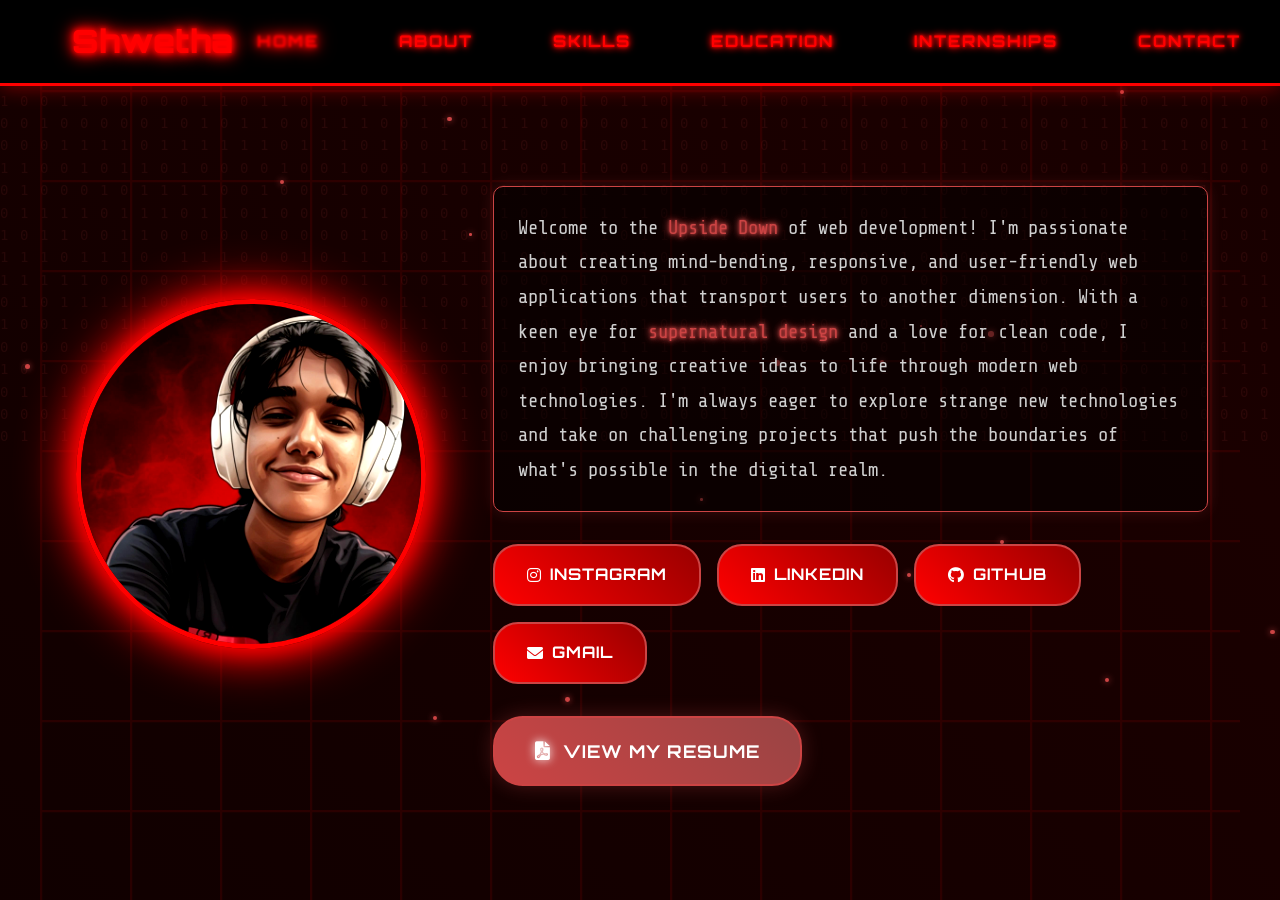
==== index.html @ 3912717d "Update portfolio: Add resume button, change Experience to Internships, fix contact form with custom " ====
<!DOCTYPE html>
<html lang="en">
<head>
    <meta charset="UTF-8">
    <meta name="viewport" content="width=device-width, initial-scale=1.0">
    <title>Shwetha - Frontend Developer</title>
    <link rel="stylesheet" href="styles.css">
    <link href="https://cdnjs.cloudflare.com/ajax/libs/font-awesome/6.0.0/css/all.min.css" rel="stylesheet">
</head>
<body>
    <nav class="navbar">
        <div class="nav-container">
            <div class="nav-logo">
                <a href="index.html">Shwetha</a>
            </div>
            <ul class="nav-menu">
                <li class="nav-item">
                    <a href="index.html" class="nav-link active">Home</a>
                </li>
                <li class="nav-item">
                    <a href="about.html" class="nav-link">About</a>
                </li>
                <li class="nav-item">
                    <a href="skills.html" class="nav-link">Skills</a>
                </li>
                <li class="nav-item">
                    <a href="education.html" class="nav-link">Education</a>
                </li>
                <li class="nav-item">
                    <a href="experience.html" class="nav-link">Internships</a>
                </li>
                <li class="nav-item">
                    <a href="contact.html" class="nav-link">Contact</a>
                </li>
            </ul>
        </div>
    </nav>

    <main class="home-container">
        <div class="home-content">
            <div class="profile-section">
                <div class="profile-image">
                    <img src="suz.jpeg" alt="Shwetha Profile Picture">
                </div>
            </div>
            
            <div class="intro-section">
                <h1 class="main-heading">
                    Hi, It's <span class="highlight">Shwetha</span><br>
                    I'm a <span class="highlight">Frontend Developer</span>
                </h1>
                <p class="intro-text">
                    Welcome to the <span class="glow">Upside Down</span> of web development! 
                    I'm passionate about creating <span class="flicker">mind-bending</span>, responsive, and 
                    user-friendly web applications that transport users to another dimension. 
                    With a keen eye for <span class="glow">supernatural design</span> and a love for clean code, 
                    I enjoy bringing creative ideas to life through modern web technologies. 
                    I'm always eager to explore <span class="flicker">strange new technologies</span> and take on 
                    challenging projects that push the boundaries of what's possible in the digital realm.
                </p>
                
                <div class="social-buttons">
                    <a href="https://instagram.com/shwetha.susan" target="_blank" class="social-btn instagram">
                        <i class="fab fa-instagram"></i>
                        Instagram
                    </a>
                    <a href="https://linkedin.com/in/shwetha-susan-gijo" target="_blank" class="social-btn linkedin">
                        <i class="fab fa-linkedin"></i>
                        LinkedIn
                    </a>
                    <a href="https://github.com/shwetha00" target="_blank" class="social-btn github">
                        <i class="fab fa-github"></i>
                        GitHub
                    </a>
                    <a href="https://mail.google.com/mail/u/0/#inbox/shwethasusangijo@gmail.com" class="social-btn gmail">
                        <i class="fas fa-envelope"></i>
                        Gmail
                    </a>
                </div>
                
                <div class="resume-section">
                    <a href="https://drive.google.com/file/d/1MhcE3byEGFNFLv4O51IbyPSYxACwez3_/view?usp=drive_link" target="_blank" class="resume-btn">
                        <i class="fas fa-file-pdf"></i>
                        View My Resume
                    </a>
                </div>
            </div>
        </div>
        
        <!-- Stranger Things Particles Effect -->
        <div class="particles">
            <div class="particle"></div>
            <div class="particle"></div>
            <div class="particle"></div>
            <div class="particle"></div>
            <div class="particle"></div>
        </div>
    </main>

    <script src="script.js"></script>
</body>
</html>
---- styles.css ----
/* Import Stranger Things Font */
@import url('https://fonts.googleapis.com/css2?family=Creepster&family=Nosifer&family=Orbitron:wght@400;700;900&family=Share+Tech+Mono&display=swap');

/* Reset and Base Styles */
* {
    margin: 0;
    padding: 0;
    box-sizing: border-box;
}

body {
    font-family: 'Orbitron', 'Share Tech Mono', monospace;
    line-height: 1.6;
    color: #e0e0e0;
    background: linear-gradient(45deg, #000000, #1a0000, #000000);
    background-size: 400% 400%;
    animation: gradientShift 8s ease infinite;
    overflow-x: hidden;
}

/* Animated Background */
@keyframes gradientShift {
    0% { background-position: 0% 50%; }
    50% { background-position: 100% 50%; }
    100% { background-position: 0% 50%; }
}

/* Stranger Things Glow Effect */
.glow {
    text-shadow: 0 0 3px #cc4444, 0 0 6px #cc4444, 0 0 9px #cc4444;
    color: #cc4444;
}

/* Glitch Effect */
.glitch {
    position: relative;
    animation: glitch 2s infinite;
    color: #e0e0e0;
}

.glitch::before,
.glitch::after {
    content: attr(data-text);
    position: absolute;
    top: 0;
    left: 0;
    width: 100%;
    height: 100%;
}

.glitch::before {
    animation: glitch-1 0.5s infinite;
    color: #cc4444;
    z-index: -1;
}

.glitch::after {
    animation: glitch-2 0.5s infinite;
    color: #44cc44;
    z-index: -2;
}

@keyframes glitch {
    0%, 100% { transform: translate(0); }
    20% { transform: translate(-1px, 1px); }
    40% { transform: translate(-1px, -1px); }
    60% { transform: translate(1px, 1px); }
    80% { transform: translate(1px, -1px); }
}

@keyframes glitch-1 {
    0%, 100% { transform: translate(0); }
    20% { transform: translate(-1px, 1px); }
    40% { transform: translate(-1px, -1px); }
    60% { transform: translate(1px, 1px); }
    80% { transform: translate(1px, -1px); }
}

@keyframes glitch-2 {
    0%, 100% { transform: translate(0); }
    20% { transform: translate(1px, -1px); }
    40% { transform: translate(1px, 1px); }
    60% { transform: translate(-1px, -1px); }
    80% { transform: translate(-1px, 1px); }
}

/* Flickering Text */
.flicker {
    animation: flicker 1.5s infinite alternate;
}

@keyframes flicker {
    0%, 18%, 22%, 25%, 53%, 57%, 100% {
        text-shadow: 0 0 2px #cc4444, 0 0 5px #cc4444, 0 0 8px #cc4444;
        color: #cc4444;
    }
    20%, 24%, 55% {
        text-shadow: none;
        color: #e0e0e0;
    }
}

/* Navigation */
.navbar {
    background: #000000;
    padding: 1rem 0;
    position: fixed;
    top: 0;
    width: 100%;
    z-index: 1000;
    border-bottom: 3px solid #ff0000;
    box-shadow: 0 0 20px rgba(255, 0, 0, 0.5);
}

.nav-container {
    max-width: 1200px;
    margin: 0 auto;
    padding: 0 2rem;
    display: flex;
    justify-content: space-between;
    align-items: center;
}

.nav-logo a {
    color: #ff0000;
    text-decoration: none;
    font-size: 2rem;
    font-weight: 900;
    font-family: 'Orbitron', monospace;
    text-shadow: 
        0 0 5px #ff0000,
        0 0 10px #ff0000,
        0 0 15px #ff0000,
        0 0 20px #ff0000;
    filter: blur(0.5px);
}

.nav-menu {
    display: flex;
    list-style: none;
    gap: 2rem;
}

.nav-link {
    color: #ff0000;
    text-decoration: none;
    padding: 0.8rem 1.5rem;
    border-radius: 5px;
    transition: all 0.3s ease;
    font-weight: 700;
    text-transform: uppercase;
    letter-spacing: 2px;
    font-family: 'Orbitron', monospace;
    text-shadow: 
        0 0 3px #ff0000,
        0 0 6px #ff0000,
        0 0 9px #ff0000;
    filter: blur(0.3px);
}

.nav-link:hover,
.nav-link.active {
    text-shadow: 
        0 0 5px #ff0000,
        0 0 10px #ff0000,
        0 0 15px #ff0000,
        0 0 20px #ff0000;
    filter: blur(0.8px);
    transform: scale(1.05);
}

/* Home Page Styles */
.home-container {
    min-height: 100vh;
    display: flex;
    align-items: center;
    padding: 80px 2rem 2rem;
    max-width: 1200px;
    margin: 0 auto;
    position: relative;
}

.home-container::before {
    content: '';
    position: absolute;
    top: 0;
    left: 0;
    right: 0;
    bottom: 0;
    background: url('data:image/svg+xml,<svg xmlns="http://www.w3.org/2000/svg" viewBox="0 0 100 100"><defs><pattern id="grid" width="10" height="10" patternUnits="userSpaceOnUse"><path d="M 10 0 L 0 0 0 10" fill="none" stroke="%23ff0000" stroke-width="0.5" opacity="0.1"/></pattern></defs><rect width="100" height="100" fill="url(%23grid)"/></svg>');
    z-index: -1;
}

.home-content {
    display: grid;
    grid-template-columns: 1fr 2fr;
    gap: 4rem;
    align-items: center;
    width: 100%;
}

.profile-section {
    display: flex;
    justify-content: center;
    position: relative;
}

.profile-image {
    width: 350px;
    height: 350px;
    border-radius: 50%;
    overflow: hidden;
    border: 5px solid #ff0000;
    box-shadow: 
        0 0 20px #ff0000,
        0 0 40px #ff0000,
        0 0 60px #ff0000,
        inset 0 0 20px rgba(255, 0, 0, 0.2);
    position: relative;
    animation: profileGlow 3s ease-in-out infinite alternate;
}

@keyframes profileGlow {
    0% { 
        box-shadow: 
            0 0 20px #ff0000,
            0 0 40px #ff0000,
            0 0 60px #ff0000,
            inset 0 0 20px rgba(255, 0, 0, 0.2);
    }
    100% { 
        box-shadow: 
            0 0 30px #ff0000,
            0 0 60px #ff0000,
            0 0 90px #ff0000,
            inset 0 0 30px rgba(255, 0, 0, 0.4);
    }
}

.profile-image::before {
    content: '';
    position: absolute;
    top: -10px;
    left: -10px;
    right: -10px;
    bottom: -10px;
    border-radius: 50%;
    background: conic-gradient(from 0deg, #ff0000, #000000, #ff0000, #000000, #ff0000);
    z-index: -1;
    animation: rotate 4s linear infinite;
}

@keyframes rotate {
    0% { transform: rotate(0deg); }
    100% { transform: rotate(360deg); }
}

.profile-image img {
    width: 100%;
    height: 100%;
    object-fit: cover;
    filter: contrast(1.2) brightness(1.1);
}

.intro-section {
    padding: 2rem 0;
}

.main-heading {
    font-size: 3.5rem;
    color: #ffffff;
    margin-bottom: 1.5rem;
    line-height: 1.2;
    font-family: 'Orbitron', sans-serif;
    font-weight: 700;
}

.main-heading .highlight {
    color: #cc4444;
}

.intro-text {
    font-size: 1.2rem;
    color: #d0d0d0;
    margin-bottom: 2rem;
    line-height: 1.8;
    font-family: 'Share Tech Mono', monospace;
    background: rgba(0, 0, 0, 0.5);
    padding: 1.5rem;
    border-radius: 10px;
    border: 1px solid #cc4444;
    box-shadow: 0 0 15px rgba(204, 68, 68, 0.2);
}

.social-buttons {
    display: flex;
    gap: 1rem;
    flex-wrap: wrap;
}

.social-btn {
    display: inline-flex;
    align-items: center;
    gap: 0.5rem;
    padding: 1rem 2rem;
    text-decoration: none;
    border-radius: 25px;
    font-weight: 700;
    transition: all 0.3s ease;
    color: #ffffff;
    background: linear-gradient(45deg, #cc4444, #994444);
    border: 2px solid #cc4444;
    text-transform: uppercase;
    letter-spacing: 1px;
    position: relative;
    overflow: hidden;
}

.social-btn::before {
    content: '';
    position: absolute;
    top: 0;
    left: -100%;
    width: 100%;
    height: 100%;
    background: linear-gradient(90deg, transparent, rgba(255, 255, 255, 0.2), transparent);
    transition: left 0.5s;
}

.social-btn:hover::before {
    left: 100%;
}

.social-btn:hover {
    transform: translateY(-3px) scale(1.05);
    box-shadow: 
        0 10px 25px rgba(204, 68, 68, 0.3),
        0 0 15px #cc4444;
    text-shadow: 0 0 5px #ffffff;
}

.social-btn.instagram {
    background: linear-gradient(45deg, #ff0000, #990000);
}

.social-btn.linkedin {
    background: linear-gradient(45deg, #ff0000, #990000);
}

.social-btn.github {
    background: linear-gradient(45deg, #ff0000, #990000);
}

.social-btn.gmail {
    background: linear-gradient(45deg, #ff0000, #990000);
}

/* Page Container */
.page-container {
    min-height: 100vh;
    padding: 100px 2rem 2rem;
    max-width: 1200px;
    margin: 0 auto;
    position: relative;
}

.page-container::before {
    content: '';
    position: absolute;
    top: 0;
    left: 0;
    right: 0;
    bottom: 0;
    background: url('data:image/svg+xml,<svg xmlns="http://www.w3.org/2000/svg" viewBox="0 0 100 100"><defs><pattern id="grid" width="10" height="10" patternUnits="userSpaceOnUse"><path d="M 10 0 L 0 0 0 10" fill="none" stroke="%23ff0000" stroke-width="0.3" opacity="0.1"/></pattern></defs><rect width="100" height="100" fill="url(%23grid)"/></svg>');
    z-index: -1;
}

.page-content {
    background: linear-gradient(135deg, rgba(0, 0, 0, 0.9), rgba(26, 0, 0, 0.9));
    padding: 3rem;
    border-radius: 15px;
    box-shadow: 
        0 0 30px rgba(255, 0, 0, 0.3),
        inset 0 0 30px rgba(255, 0, 0, 0.1);
    border: 2px solid #ff0000;
    position: relative;
    overflow: hidden;
}

.page-content::before {
    content: '';
    position: absolute;
    top: -2px;
    left: -2px;
    right: -2px;
    bottom: -2px;
    background: linear-gradient(45deg, #ff0000, #000000, #ff0000, #000000);
    z-index: -1;
    border-radius: 15px;
    animation: borderGlow 3s linear infinite;
}

@keyframes borderGlow {
    0% { filter: hue-rotate(0deg); }
    100% { filter: hue-rotate(360deg); }
}

.page-title {
    font-size: 3rem;
    color: #cc4444;
    margin-bottom: 2rem;
    text-align: center;
    position: relative;
    font-family: 'Creepster', cursive;
    text-shadow: 
        0 0 5px #cc4444,
        0 0 10px #cc4444;
    animation: titlePulse 2s ease-in-out infinite alternate;
}

@keyframes titlePulse {
    0% { 
        text-shadow: 
            0 0 5px #cc4444,
            0 0 10px #cc4444;
    }
    100% { 
        text-shadow: 
            0 0 8px #cc4444,
            0 0 15px #cc4444,
            0 0 20px #cc4444;
    }
}

.page-title::after {
    content: '';
    position: absolute;
    bottom: -15px;
    left: 50%;
    transform: translateX(-50%);
    width: 150px;
    height: 4px;
    background: linear-gradient(90deg, transparent, #cc4444, transparent);
    border-radius: 2px;
    animation: lineGlow 2s ease-in-out infinite alternate;
}

@keyframes lineGlow {
    0% { box-shadow: 0 0 3px #cc4444; }
    100% { box-shadow: 0 0 10px #cc4444, 0 0 15px #cc4444; }
}

/* About Page */
.about-content {
    display: grid;
    grid-template-columns: 2fr 1fr;
    gap: 3rem;
    margin-top: 2rem;
}

.about-text h2 {
    color: #667eea;
    margin-bottom: 1rem;
}

.about-text p {
    margin-bottom: 1.5rem;
    color: #666;
    line-height: 1.8;
}

.about-highlights h3 {
    color: #333;
    margin-bottom: 1rem;
}

.about-highlights ul {
    list-style: none;
}

.about-highlights li {
    display: flex;
    align-items: center;
    gap: 0.5rem;
    margin-bottom: 0.8rem;
    color: #666;
}

.about-highlights i {
    color: #667eea;
    width: 20px;
}

/* Skills Page */
.skills-container {
    display: grid;
    gap: 3rem;
    margin-top: 2rem;
}

.skills-category h2 {
    color: #cc4444;
    margin-bottom: 1.5rem;
    display: flex;
    align-items: center;
    gap: 0.5rem;
    font-family: 'Orbitron', monospace;
    font-size: 1.8rem;
    text-shadow: 0 0 5px #cc4444;
}

.skills-category i {
    color: #cc4444;
    filter: drop-shadow(0 0 5px #cc4444);
}

.skills-grid {
    display: grid;
    grid-template-columns: repeat(auto-fit, minmax(200px, 1fr));
    gap: 1.5rem;
}

.skill-item {
    background: linear-gradient(135deg, rgba(0, 0, 0, 0.8), rgba(26, 0, 0, 0.8));
    padding: 2rem 1.5rem;
    border-radius: 15px;
    text-align: center;
    transition: all 0.3s ease;
    border: 2px solid #cc4444;
    position: relative;
    overflow: hidden;
}

.skill-item::before {
    content: '';
    position: absolute;
    top: 0;
    left: -100%;
    width: 100%;
    height: 100%;
    background: linear-gradient(90deg, transparent, rgba(204, 68, 68, 0.15), transparent);
    transition: left 0.5s;
}

.skill-item:hover::before {
    left: 100%;
}

.skill-item:hover {
    transform: translateY(-10px) scale(1.05);
    border-color: #cc4444;
    box-shadow: 
        0 15px 35px rgba(204, 68, 68, 0.3),
        0 0 25px rgba(204, 68, 68, 0.4);
}

.skill-item i {
    font-size: 3rem;
    color: #cc4444;
    margin-bottom: 1rem;
    filter: drop-shadow(0 0 5px #cc4444);
    transition: all 0.3s ease;
}

.skill-item:hover i {
    transform: scale(1.2);
    filter: drop-shadow(0 0 10px #cc4444);
}

.skill-item span {
    font-weight: 700;
    color: #d0d0d0;
    font-family: 'Orbitron', monospace;
    text-transform: uppercase;
    letter-spacing: 1px;
}

/* Education Page */
.education-timeline {
    margin-top: 2rem;
}

.education-item {
    display: grid;
    grid-template-columns: 300px 1fr;
    gap: 2rem;
    margin-bottom: 3rem;
    padding: 2rem;
    background: #f8f9fa;
    border-radius: 10px;
    border-left: 4px solid #667eea;
}

.education-image img {
    width: 100%;
    height: 200px;
    object-fit: cover;
    border-radius: 10px;
}

.education-details h2 {
    color: #333;
    margin-bottom: 0.5rem;
    display: flex;
    align-items: center;
    gap: 0.5rem;
}

.education-details h2 i {
    color: #667eea;
}

.education-details h3 {
    color: #667eea;
    margin-bottom: 0.5rem;
}

.institution {
    font-weight: bold;
    color: #333;
    margin-bottom: 0.3rem;
}

.duration {
    color: #666;
    font-style: italic;
    margin-bottom: 1rem;
}

.description {
    color: #666;
    line-height: 1.6;
    margin-bottom: 1rem;
}

.achievements h4 {
    color: #333;
    margin-bottom: 0.5rem;
}

.achievements ul {
    color: #666;
    padding-left: 1.5rem;
}

.certifications {
    margin-top: 3rem;
    padding-top: 2rem;
    border-top: 2px solid #eee;
}

.certifications h2 {
    color: #333;
    margin-bottom: 1.5rem;
    display: flex;
    align-items: center;
    gap: 0.5rem;
}

.certifications i {
    color: #667eea;
}

.cert-grid {
    display: grid;
    grid-template-columns: repeat(auto-fit, minmax(250px, 1fr));
    gap: 1rem;
}

.cert-item {
    background: white;
    padding: 1.5rem;
    border-radius: 10px;
    border: 2px solid #eee;
    transition: border-color 0.3s ease;
}

.cert-item:hover {
    border-color: #667eea;
}

.cert-item h3 {
    color: #333;
    margin-bottom: 0.5rem;
}

.cert-item p {
    color: #666;
}

/* Experience Page */
.experience-timeline {
    margin-top: 2rem;
}

.experience-item {
    background: #f8f9fa;
    padding: 2rem;
    border-radius: 10px;
    margin-bottom: 2rem;
    border-left: 4px solid #667eea;
}

.experience-header {
    display: flex;
    justify-content: space-between;
    align-items: center;
    margin-bottom: 0.5rem;
}

.experience-header h2 {
    color: #333;
    display: flex;
    align-items: center;
    gap: 0.5rem;
}

.experience-header i {
    color: #667eea;
}

.duration {
    background: #667eea;
    color: white;
    padding: 0.3rem 0.8rem;
    border-radius: 15px;
    font-size: 0.9rem;
}

.experience-item h3 {
    color: #667eea;
    margin-bottom: 0.3rem;
}

.location {
    color: #666;
    margin-bottom: 1rem;
}

.experience-description p {
    color: #666;
    line-height: 1.6;
    margin-bottom: 1rem;
}

.experience-description h4 {
    color: #333;
    margin: 1rem 0 0.5rem 0;
}

.experience-description ul {
    color: #666;
    padding-left: 1.5rem;
    margin-bottom: 1rem;
}

.tech-tags {
    display: flex;
    flex-wrap: wrap;
    gap: 0.5rem;
}

.tech-tags span {
    background: #667eea;
    color: white;
    padding: 0.3rem 0.8rem;
    border-radius: 15px;
    font-size: 0.8rem;
}

.projects-section {
    margin-top: 3rem;
    padding-top: 2rem;
    border-top: 2px solid #eee;
}

.projects-section h2 {
    color: #333;
    margin-bottom: 1.5rem;
    display: flex;
    align-items: center;
    gap: 0.5rem;
}

.projects-section i {
    color: #667eea;
}

.projects-grid {
    display: grid;
    grid-template-columns: repeat(auto-fit, minmax(300px, 1fr));
    gap: 1.5rem;
}

.project-item {
    background: white;
    padding: 1.5rem;
    border-radius: 10px;
    border: 2px solid #eee;
    transition: all 0.3s ease;
}

.project-item:hover {
    border-color: #667eea;
    transform: translateY(-2px);
}

.project-item h3 {
    color: #333;
    margin-bottom: 0.5rem;
}

.project-item p {
    color: #666;
    margin-bottom: 1rem;
}

.project-tech {
    display: flex;
    flex-wrap: wrap;
    gap: 0.3rem;
}

.project-tech span {
    background: #f8f9fa;
    color: #667eea;
    padding: 0.2rem 0.6rem;
    border-radius: 10px;
    font-size: 0.8rem;
    border: 1px solid #eee;
}

/* Contact Page */
.contact-container {
    display: grid;
    grid-template-columns: 1fr 1fr;
    gap: 3rem;
    margin-top: 2rem;
}

.contact-info h2 {
    color: #333;
    margin-bottom: 1rem;
}

.contact-intro {
    color: #666;
    line-height: 1.6;
    margin-bottom: 2rem;
}

.contact-details {
    margin-bottom: 2rem;
}

.contact-item {
    display: flex;
    align-items: flex-start;
    gap: 1rem;
    margin-bottom: 1.5rem;
    padding: 1rem;
    background: #f8f9fa;
    border-radius: 10px;
}

.contact-item i {
    font-size: 1.5rem;
    color: #667eea;
    margin-top: 0.2rem;
}

.contact-text h3 {
    color: #333;
    margin-bottom: 0.3rem;
}

.contact-text p {
    color: #666;
    margin-bottom: 0.5rem;
}

.contact-link {
    color: #667eea;
    text-decoration: none;
    font-weight: 500;
}

.contact-link:hover {
    text-decoration: underline;
}

.social-links h3 {
    color: #333;
    margin-bottom: 1rem;
}

.social-icons {
    display: flex;
    gap: 1rem;
}

.social-icon {
    display: flex;
    align-items: center;
    justify-content: center;
    width: 50px;
    height: 50px;
    border-radius: 50%;
    color: white;
    text-decoration: none;
    transition: transform 0.3s ease;
}

.social-icon:hover {
    transform: scale(1.1);
}

.social-icon.linkedin {
    background-color: #0077b5;
}

.social-icon.github {
    background-color: #333;
}

.social-icon.instagram {
    background: linear-gradient(45deg, #f09433 0%,#e6683c 25%,#dc2743 50%,#cc2366 75%,#bc1888 100%);
}

.social-icon.twitter {
    background-color: #1da1f2;
}

/* Contact Form */
.contact-form h2 {
    color: #333;
    margin-bottom: 1.5rem;
}

.form-group {
    margin-bottom: 1.5rem;
}

.form-group label {
    display: block;
    color: #333;
    margin-bottom: 0.5rem;
    font-weight: 500;
}

.form-group input,
.form-group textarea {
    width: 100%;
    padding: 0.8rem;
    border: 2px solid #eee;
    border-radius: 5px;
    font-size: 1rem;
    transition: border-color 0.3s ease;
}

.form-group input:focus,
.form-group textarea:focus {
    outline: none;
    border-color: #667eea;
}

.submit-btn {
    background: linear-gradient(135deg, #667eea 0%, #764ba2 100%);
    color: white;
    padding: 1rem 2rem;
    border: none;
    border-radius: 25px;
    font-size: 1rem;
    cursor: pointer;
    display: flex;
    align-items: center;
    gap: 0.5rem;
    transition: transform 0.3s ease;
}

.submit-btn:hover {
    transform: translateY(-2px);
}

/* Responsive Design */
@media (max-width: 768px) {
    .nav-menu {
        flex-direction: column;
        gap: 0.5rem;
    }
    
    .home-content {
        grid-template-columns: 1fr;
        text-align: center;
        gap: 2rem;
    }
    
    .profile-image {
        width: 250px;
        height: 250px;
    }
    
    .main-heading {
        font-size: 2rem;
    }
    
    .social-buttons {
        justify-content: center;
    }
    
    .page-content {
        padding: 2rem 1rem;
    }
    
    .about-content {
        grid-template-columns: 1fr;
        gap: 2rem;
    }
    
    .skills-grid {
        grid-template-columns: repeat(auto-fit, minmax(150px, 1fr));
    }
    
    .education-item {
        grid-template-columns: 1fr;
        gap: 1rem;
    }
    
    .experience-header {
        flex-direction: column;
        align-items: flex-start;
        gap: 0.5rem;
    }
    
    .contact-container {
        grid-template-columns: 1fr;
        gap: 2rem;
    }
    
    .projects-grid {
        grid-template-columns: 1fr;
    }
}

/* Stranger Things Particles Effect */
.particles {
    position: absolute;
    top: 0;
    left: 0;
    width: 100%;
    height: 100%;
    pointer-events: none;
    z-index: -1;
}

.particle {
    position: absolute;
    width: 4px;
    height: 4px;
    background: #cc4444;
    border-radius: 50%;
    box-shadow: 0 0 6px #cc4444;
    animation: float 6s infinite ease-in-out;
}

.particle:nth-child(1) {
    top: 20%;
    left: 20%;
    animation-delay: 0s;
}

.particle:nth-child(2) {
    top: 60%;
    left: 80%;
    animation-delay: 2s;
}

.particle:nth-child(3) {
    top: 80%;
    left: 40%;
    animation-delay: 4s;
}

.particle:nth-child(4) {
    top: 40%;
    left: 70%;
    animation-delay: 1s;
}

.particle:nth-child(5) {
    top: 10%;
    left: 90%;
    animation-delay: 3s;
}

@keyframes float {
    0%, 100% {
        transform: translateY(0px) rotate(0deg);
        opacity: 1;
    }
    50% {
        transform: translateY(-20px) rotate(180deg);
        opacity: 0.5;
    }
}

/* About Page Stranger Things Theme */
.about-content {
    display: grid;
    grid-template-columns: 2fr 1fr;
    gap: 3rem;
    margin-top: 2rem;
}

.about-text h2 {
    color: #ff0000;
    margin-bottom: 1rem;
    font-family: 'Orbitron', monospace;
    text-shadow: 0 0 10px #ff0000;
    font-size: 1.8rem;
}

.about-text p {
    margin-bottom: 1.5rem;
    color: #cccccc;
    line-height: 1.8;
    font-family: 'Share Tech Mono', monospace;
    background: rgba(0, 0, 0, 0.3);
    padding: 1rem;
    border-radius: 8px;
    border-left: 3px solid #ff0000;
}

.about-highlights h3 {
    color: #ff0000;
    margin-bottom: 1rem;
    font-family: 'Orbitron', monospace;
    text-shadow: 0 0 10px #ff0000;
}

.about-highlights ul {
    list-style: none;
    background: rgba(0, 0, 0, 0.5);
    padding: 1.5rem;
    border-radius: 10px;
    border: 1px solid #ff0000;
}

.about-highlights li {
    display: flex;
    align-items: center;
    gap: 0.8rem;
    margin-bottom: 1rem;
    color: #cccccc;
    font-family: 'Share Tech Mono', monospace;
    transition: all 0.3s ease;
}

.about-highlights li:hover {
    color: #ff0000;
    text-shadow: 0 0 5px #ff0000;
    transform: translateX(10px);
}

.about-highlights i {
    color: #ff0000;
    width: 25px;
    filter: drop-shadow(0 0 5px #ff0000);
}

/* Education Page Stranger Things Theme */
.education-timeline {
    margin-top: 2rem;
}

.education-item {
    display: grid;
    grid-template-columns: 300px 1fr;
    gap: 2rem;
    margin-bottom: 3rem;
    padding: 2rem;
    background: linear-gradient(135deg, rgba(0, 0, 0, 0.8), rgba(26, 0, 0, 0.8));
    border-radius: 15px;
    border: 2px solid #ff0000;
    box-shadow: 0 0 20px rgba(255, 0, 0, 0.3);
    position: relative;
    overflow: hidden;
}

.education-item::before {
    content: '';
    position: absolute;
    top: 0;
    left: 0;
    width: 4px;
    height: 100%;
    background: linear-gradient(to bottom, #ff0000, #990000, #ff0000);
    animation: pulse 2s infinite;
}

.education-image img {
    width: 100%;
    height: 200px;
    object-fit: cover;
    border-radius: 10px;
    border: 2px solid #ff0000;
    filter: contrast(1.2) brightness(0.9) sepia(0.3) hue-rotate(320deg);
}

.education-details h2 {
    color: #ff0000;
    margin-bottom: 0.5rem;
    display: flex;
    align-items: center;
    gap: 0.5rem;
    font-family: 'Orbitron', monospace;
    text-shadow: 0 0 10px #ff0000;
}

.education-details h2 i {
    color: #ff0000;
    filter: drop-shadow(0 0 10px #ff0000);
}

.education-details h3 {
    color: #ff0000;
    margin-bottom: 0.5rem;
    font-family: 'Share Tech Mono', monospace;
}

.institution {
    font-weight: bold;
    color: #cccccc;
    margin-bottom: 0.3rem;
    font-family: 'Orbitron', monospace;
}

.duration {
    color: #ff0000;
    font-style: italic;
    margin-bottom: 1rem;
    background: rgba(255, 0, 0, 0.1);
    padding: 0.3rem 0.8rem;
    border-radius: 15px;
    display: inline-block;
    border: 1px solid #ff0000;
}

.description {
    color: #cccccc;
    line-height: 1.6;
    margin-bottom: 1rem;
    font-family: 'Share Tech Mono', monospace;
}

.achievements h4 {
    color: #ff0000;
    margin-bottom: 0.5rem;
    font-family: 'Orbitron', monospace;
    text-shadow: 0 0 5px #ff0000;
}

.achievements ul {
    color: #cccccc;
    padding-left: 1.5rem;
    font-family: 'Share Tech Mono', monospace;
}

.achievements li {
    margin-bottom: 0.5rem;
    transition: all 0.3s ease;
}

.achievements li:hover {
    color: #ff0000;
    text-shadow: 0 0 5px #ff0000;
}

/* Certifications */
.certifications {
    margin-top: 3rem;
    padding-top: 2rem;
    border-top: 2px solid #ff0000;
    position: relative;
}

.certifications::before {
    content: '';
    position: absolute;
    top: -1px;
    left: 0;
    right: 0;
    height: 2px;
    background: linear-gradient(90deg, transparent, #ff0000, transparent);
    animation: lineGlow 2s ease-in-out infinite alternate;
}

.certifications h2 {
    color: #ff0000;
    margin-bottom: 1.5rem;
    display: flex;
    align-items: center;
    gap: 0.5rem;
    font-family: 'Orbitron', monospace;
    text-shadow: 0 0 10px #ff0000;
}

.certifications i {
    color: #ff0000;
    filter: drop-shadow(0 0 10px #ff0000);
}

.cert-grid {
    display: grid;
    grid-template-columns: repeat(auto-fit, minmax(250px, 1fr));
    gap: 1.5rem;
}

.cert-item {
    background: linear-gradient(135deg, rgba(0, 0, 0, 0.8), rgba(26, 0, 0, 0.8));
    padding: 1.5rem;
    border-radius: 10px;
    border: 2px solid #ff0000;
    transition: all 0.3s ease;
    position: relative;
    overflow: hidden;
}

.cert-item::before {
    content: '';
    position: absolute;
    top: 0;
    left: -100%;
    width: 100%;
    height: 100%;
    background: linear-gradient(90deg, transparent, rgba(255, 0, 0, 0.2), transparent);
    transition: left 0.5s;
}

.cert-item:hover::before {
    left: 100%;
}

.cert-item:hover {
    border-color: #ff0000;
    box-shadow: 0 0 20px rgba(255, 0, 0, 0.5);
    transform: translateY(-5px);
}

.cert-item h3 {
    color: #ff0000;
    margin-bottom: 0.5rem;
    font-family: 'Orbitron', monospace;
    text-shadow: 0 0 5px #ff0000;
}

.cert-item p {
    color: #cccccc;
    font-family: 'Share Tech Mono', monospace;
}

/* Experience Page Stranger Things Theme */
.experience-timeline {
    margin-top: 2rem;
}

.experience-item {
    background: linear-gradient(135deg, rgba(0, 0, 0, 0.8), rgba(26, 0, 0, 0.8));
    padding: 2rem;
    border-radius: 15px;
    margin-bottom: 2rem;
    border: 2px solid #ff0000;
    box-shadow: 0 0 20px rgba(255, 0, 0, 0.3);
    position: relative;
    overflow: hidden;
}

.experience-item::before {
    content: '';
    position: absolute;
    top: 0;
    left: 0;
    width: 4px;
    height: 100%;
    background: linear-gradient(to bottom, #ff0000, #990000, #ff0000);
    animation: pulse 2s infinite;
}

.experience-header {
    display: flex;
    justify-content: space-between;
    align-items: center;
    margin-bottom: 0.5rem;
}

.experience-header h2 {
    color: #ff0000;
    display: flex;
    align-items: center;
    gap: 0.5rem;
    font-family: 'Orbitron', monospace;
    text-shadow: 0 0 10px #ff0000;
}

.experience-header i {
    color: #ff0000;
    filter: drop-shadow(0 0 10px #ff0000);
}

.duration {
    background: linear-gradient(45deg, #ff0000, #990000);
    color: #000000;
    padding: 0.5rem 1rem;
    border-radius: 20px;
    font-size: 0.9rem;
    font-weight: bold;
    font-family: 'Orbitron', monospace;
    box-shadow: 0 0 10px rgba(255, 0, 0, 0.5);
}

.experience-item h3 {
    color: #ff0000;
    margin-bottom: 0.3rem;
    font-family: 'Share Tech Mono', monospace;
    text-shadow: 0 0 5px #ff0000;
}

.location {
    color: #cccccc;
    margin-bottom: 1rem;
    font-family: 'Share Tech Mono', monospace;
}

.experience-description p {
    color: #cccccc;
    line-height: 1.6;
    margin-bottom: 1rem;
    font-family: 'Share Tech Mono', monospace;
}

.experience-description h4 {
    color: #ff0000;
    margin: 1rem 0 0.5rem 0;
    font-family: 'Orbitron', monospace;
    text-shadow: 0 0 5px #ff0000;
}

.experience-description ul {
    color: #cccccc;
    padding-left: 1.5rem;
    margin-bottom: 1rem;
    font-family: 'Share Tech Mono', monospace;
}

.experience-description li {
    margin-bottom: 0.5rem;
    transition: all 0.3s ease;
}

.experience-description li:hover {
    color: #ff0000;
    text-shadow: 0 0 5px #ff0000;
}

.tech-tags {
    display: flex;
    flex-wrap: wrap;
    gap: 0.8rem;
}

.tech-tags span {
    background: linear-gradient(45deg, #ff0000, #990000);
    color: #000000;
    padding: 0.4rem 1rem;
    border-radius: 20px;
    font-size: 0.9rem;
    font-weight: bold;
    font-family: 'Orbitron', monospace;
    box-shadow: 0 0 10px rgba(255, 0, 0, 0.3);
    transition: all 0.3s ease;
}

.tech-tags span:hover {
    transform: scale(1.1);
    box-shadow: 0 0 15px rgba(255, 0, 0, 0.6);
}

.projects-section {
    margin-top: 3rem;
    padding-top: 2rem;
    border-top: 2px solid #ff0000;
    position: relative;
}

.projects-section::before {
    content: '';
    position: absolute;
    top: -1px;
    left: 0;
    right: 0;
    height: 2px;
    background: linear-gradient(90deg, transparent, #ff0000, transparent);
    animation: lineGlow 2s ease-in-out infinite alternate;
}

.projects-section h2 {
    color: #ff0000;
    margin-bottom: 1.5rem;
    display: flex;
    align-items: center;
    gap: 0.5rem;
    font-family: 'Orbitron', monospace;
    text-shadow: 0 0 10px #ff0000;
}

.projects-section i {
    color: #ff0000;
    filter: drop-shadow(0 0 10px #ff0000);
}

.projects-grid {
    display: grid;
    grid-template-columns: repeat(auto-fit, minmax(300px, 1fr));
    gap: 2rem;
}

.project-item {
    background: linear-gradient(135deg, rgba(0, 0, 0, 0.8), rgba(26, 0, 0, 0.8));
    padding: 2rem;
    border-radius: 15px;
    border: 2px solid #ff0000;
    transition: all 0.3s ease;
    position: relative;
    overflow: hidden;
}

.project-item::before {
    content: '';
    position: absolute;
    top: 0;
    left: -100%;
    width: 100%;
    height: 100%;
    background: linear-gradient(90deg, transparent, rgba(255, 0, 0, 0.2), transparent);
    transition: left 0.5s;
}

.project-item:hover::before {
    left: 100%;
}

.project-item:hover {
    border-color: #ff0000;
    transform: translateY(-10px);
    box-shadow: 0 15px 35px rgba(255, 0, 0, 0.4);
}

.project-item h3 {
    color: #ff0000;
    margin-bottom: 0.5rem;
    font-family: 'Orbitron', monospace;
    text-shadow: 0 0 5px #ff0000;
}

.project-item p {
    color: #cccccc;
    margin-bottom: 1rem;
    font-family: 'Share Tech Mono', monospace;
}

.project-tech {
    display: flex;
    flex-wrap: wrap;
    gap: 0.5rem;
}

.project-tech span {
    background: rgba(255, 0, 0, 0.2);
    color: #ff0000;
    padding: 0.3rem 0.8rem;
    border-radius: 15px;
    font-size: 0.8rem;
    border: 1px solid #ff0000;
    font-family: 'Orbitron', monospace;
    transition: all 0.3s ease;
}

.project-tech span:hover {
    background: rgba(255, 0, 0, 0.4);
    box-shadow: 0 0 10px rgba(255, 0, 0, 0.5);
}
/* Contact Page Stranger Things Theme */
.contact-container {
    display: grid;
    grid-template-columns: 1fr 1fr;
    gap: 3rem;
    margin-top: 2rem;
}

.contact-info h2 {
    color: #ff0000;
    margin-bottom: 1rem;
    font-family: 'Orbitron', monospace;
    text-shadow: 0 0 10px #ff0000;
    font-size: 1.8rem;
}

.contact-intro {
    color: #cccccc;
    line-height: 1.6;
    margin-bottom: 2rem;
    font-family: 'Share Tech Mono', monospace;
    background: rgba(0, 0, 0, 0.3);
    padding: 1rem;
    border-radius: 8px;
    border-left: 3px solid #ff0000;
}

.contact-details {
    margin-bottom: 2rem;
}

.contact-item {
    display: flex;
    align-items: flex-start;
    gap: 1rem;
    margin-bottom: 1.5rem;
    padding: 1.5rem;
    background: linear-gradient(135deg, rgba(0, 0, 0, 0.8), rgba(26, 0, 0, 0.8));
    border-radius: 15px;
    border: 2px solid #ff0000;
    transition: all 0.3s ease;
    position: relative;
    overflow: hidden;
}

.contact-item::before {
    content: '';
    position: absolute;
    top: 0;
    left: -100%;
    width: 100%;
    height: 100%;
    background: linear-gradient(90deg, transparent, rgba(255, 0, 0, 0.2), transparent);
    transition: left 0.5s;
}

.contact-item:hover::before {
    left: 100%;
}

.contact-item:hover {
    transform: translateY(-5px);
    box-shadow: 0 10px 25px rgba(255, 0, 0, 0.4);
}

.contact-item i {
    font-size: 2rem;
    color: #ff0000;
    margin-top: 0.2rem;
    filter: drop-shadow(0 0 10px #ff0000);
}

.contact-text h3 {
    color: #ff0000;
    margin-bottom: 0.3rem;
    font-family: 'Orbitron', monospace;
    text-shadow: 0 0 5px #ff0000;
}

.contact-text p {
    color: #cccccc;
    margin-bottom: 0.5rem;
    font-family: 'Share Tech Mono', monospace;
}

.contact-link {
    color: #ff0000;
    text-decoration: none;
    font-weight: 700;
    font-family: 'Orbitron', monospace;
    text-transform: uppercase;
    letter-spacing: 1px;
    transition: all 0.3s ease;
}

.contact-link:hover {
    text-shadow: 0 0 10px #ff0000;
    text-decoration: underline;
}

.social-links h3 {
    color: #ff0000;
    margin-bottom: 1rem;
    font-family: 'Orbitron', monospace;
    text-shadow: 0 0 10px #ff0000;
}

.social-icons {
    display: flex;
    gap: 1rem;
}

.social-icon {
    display: flex;
    align-items: center;
    justify-content: center;
    width: 60px;
    height: 60px;
    border-radius: 50%;
    color: #000000;
    text-decoration: none;
    transition: all 0.3s ease;
    background: linear-gradient(45deg, #ff0000, #990000);
    border: 2px solid #ff0000;
    box-shadow: 0 0 15px rgba(255, 0, 0, 0.3);
    position: relative;
    overflow: hidden;
}

.social-icon::before {
    content: '';
    position: absolute;
    top: 0;
    left: -100%;
    width: 100%;
    height: 100%;
    background: linear-gradient(90deg, transparent, rgba(255, 255, 255, 0.3), transparent);
    transition: left 0.5s;
}

.social-icon:hover::before {
    left: 100%;
}

.social-icon:hover {
    transform: scale(1.2) rotate(360deg);
    box-shadow: 0 0 25px rgba(255, 0, 0, 0.6);
}

/* Contact Form Stranger Things Theme */
.contact-form h2 {
    color: #ff0000;
    margin-bottom: 1.5rem;
    font-family: 'Orbitron', monospace;
    text-shadow: 0 0 10px #ff0000;
    font-size: 1.8rem;
}

.form-group {
    margin-bottom: 1.5rem;
}

.form-group label {
    display: block;
    color: #ff0000;
    margin-bottom: 0.5rem;
    font-weight: 700;
    font-family: 'Orbitron', monospace;
    text-transform: uppercase;
    letter-spacing: 1px;
    text-shadow: 0 0 5px #ff0000;
}

.form-group input,
.form-group textarea {
    width: 100%;
    padding: 1rem;
    border: 2px solid #ff0000;
    border-radius: 8px;
    font-size: 1rem;
    transition: all 0.3s ease;
    background: rgba(0, 0, 0, 0.7);
    color: #cccccc;
    font-family: 'Share Tech Mono', monospace;
}

.form-group input:focus,
.form-group textarea:focus {
    outline: none;
    border-color: #ff0000;
    box-shadow: 0 0 15px rgba(255, 0, 0, 0.5);
    background: rgba(0, 0, 0, 0.9);
}

.form-group input::placeholder,
.form-group textarea::placeholder {
    color: #666;
    font-family: 'Share Tech Mono', monospace;
}

.submit-btn {
    background: linear-gradient(45deg, #ff0000, #990000);
    color: #000000;
    padding: 1.2rem 2.5rem;
    border: 2px solid #ff0000;
    border-radius: 30px;
    font-size: 1.1rem;
    cursor: pointer;
    display: flex;
    align-items: center;
    gap: 0.8rem;
    transition: all 0.3s ease;
    font-family: 'Orbitron', monospace;
    font-weight: 700;
    text-transform: uppercase;
    letter-spacing: 1px;
    box-shadow: 0 0 20px rgba(255, 0, 0, 0.3);
    position: relative;
    overflow: hidden;
}

.submit-btn::before {
    content: '';
    position: absolute;
    top: 0;
    left: -100%;
    width: 100%;
    height: 100%;
    background: linear-gradient(90deg, transparent, rgba(255, 255, 255, 0.3), transparent);
    transition: left 0.5s;
}

.submit-btn:hover::before {
    left: 100%;
}

.submit-btn:hover {
    transform: translateY(-3px) scale(1.05);
    box-shadow: 0 15px 35px rgba(255, 0, 0, 0.5);
}

.submit-btn i {
    filter: drop-shadow(0 0 5px #000000);
}

/* Responsive Design Updates */
@media (max-width: 768px) {
    .nav-menu {
        flex-direction: column;
        gap: 0.5rem;
    }
    
    .home-content {
        grid-template-columns: 1fr;
        text-align: center;
        gap: 2rem;
    }
    
    .profile-image {
        width: 280px;
        height: 280px;
    }
    
    .main-heading {
        font-size: 2.5rem;
    }
    
    .social-buttons {
        justify-content: center;
    }
    
    .page-content {
        padding: 2rem 1rem;
    }
    
    .about-content {
        grid-template-columns: 1fr;
        gap: 2rem;
    }
    
    .skills-grid {
        grid-template-columns: repeat(auto-fit, minmax(150px, 1fr));
    }
    
    .education-item {
        grid-template-columns: 1fr;
        gap: 1rem;
    }
    
    .experience-header {
        flex-direction: column;
        align-items: flex-start;
        gap: 0.5rem;
    }
    
    .contact-container {
        grid-template-columns: 1fr;
        gap: 2rem;
    }
    
    .projects-grid {
        grid-template-columns: 1fr;
    }
    
    .page-title {
        font-size: 2.2rem;
    }
    
    .nav-logo a {
        font-size: 1.5rem;
    }
}

/* Additional Stranger Things Effects */
.matrix-bg {
    position: fixed;
    top: 0;
    left: 0;
    width: 100%;
    height: 100%;
    pointer-events: none;
    z-index: -2;
    opacity: 0.1;
}

/* Scrollbar Styling */
::-webkit-scrollbar {
    width: 12px;
}

::-webkit-scrollbar-track {
    background: #000000;
}

::-webkit-scrollbar-thumb {
    background: linear-gradient(to bottom, #ff0000, #990000);
    border-radius: 6px;
}

::-webkit-scrollbar-thumb:hover {
    background: linear-gradient(to bottom, #ff3333, #cc0000);
}

/* Selection Styling */
::selection {
    background: rgba(255, 0, 0, 0.3);
    color: #ffffff;
}

::-moz-selection {
    background: rgba(255, 0, 0, 0.3);
    color: #ffffff;
}
/* Resume Button */
.resume-section {
    margin-top: 2rem;
}

.resume-btn {
    display: inline-flex;
    align-items: center;
    gap: 0.8rem;
    padding: 1.2rem 2.5rem;
    text-decoration: none;
    border-radius: 30px;
    font-weight: 700;
    transition: all 0.3s ease;
    color: #ffffff;
    background: linear-gradient(45deg, #cc4444, #994444);
    border: 2px solid #cc4444;
    text-transform: uppercase;
    letter-spacing: 1px;
    font-family: 'Orbitron', monospace;
    font-size: 1.1rem;
    position: relative;
    overflow: hidden;
    box-shadow: 0 0 20px rgba(204, 68, 68, 0.3);
}

.resume-btn::before {
    content: '';
    position: absolute;
    top: 0;
    left: -100%;
    width: 100%;
    height: 100%;
    background: linear-gradient(90deg, transparent, rgba(255, 255, 255, 0.2), transparent);
    transition: left 0.5s;
}

.resume-btn:hover::before {
    left: 100%;
}

.resume-btn:hover {
    transform: translateY(-3px) scale(1.05);
    box-shadow: 
        0 15px 35px rgba(204, 68, 68, 0.4),
        0 0 25px #cc4444;
    text-shadow: 0 0 10px #ffffff;
}

.resume-btn i {
    font-size: 1.2rem;
    filter: drop-shadow(0 0 5px #ffffff);
}
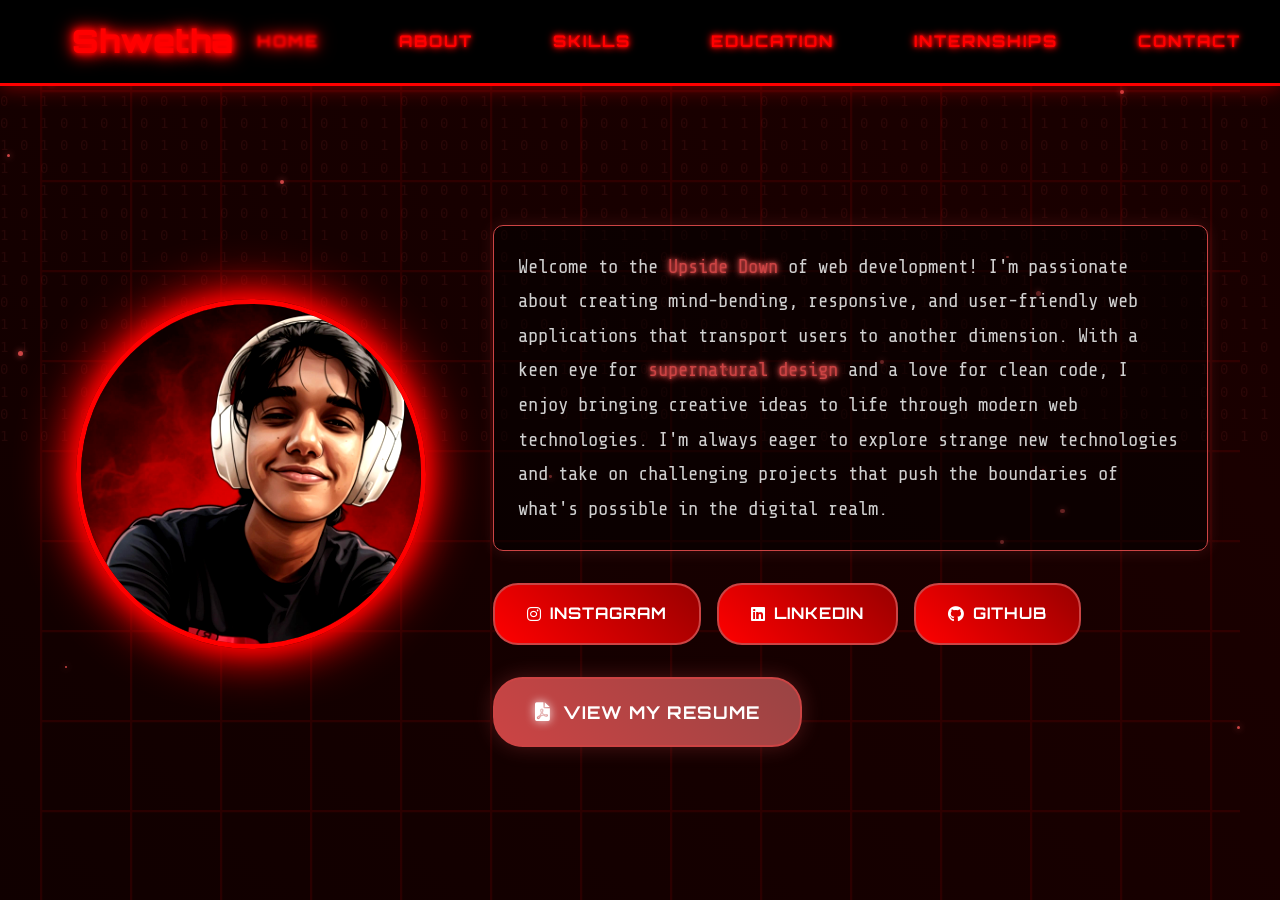
==== commit 8b7d7b32: "Remove Gmail button from home page social buttons section" ====
--- a/index.html
+++ b/index.html
@@ -64,17 +64,13 @@
                         <i class="fab fa-instagram"></i>
                         Instagram
                     </a>
-                    <a href="https://linkedin.com/in/shwetha-susan-gijo" target="_blank" class="social-btn linkedin">
+                    <a href="https://www.linkedin.com/in/shwetha-susan-gijo" target="_blank" class="social-btn linkedin">
                         <i class="fab fa-linkedin"></i>
                         LinkedIn
                     </a>
                     <a href="https://github.com/shwetha00" target="_blank" class="social-btn github">
                         <i class="fab fa-github"></i>
                         GitHub
-                    </a>
-                    <a href="https://mail.google.com/mail/u/0/#inbox/shwethasusangijo@gmail.com" class="social-btn gmail">
-                        <i class="fas fa-envelope"></i>
-                        Gmail
                     </a>
                 </div>
                 
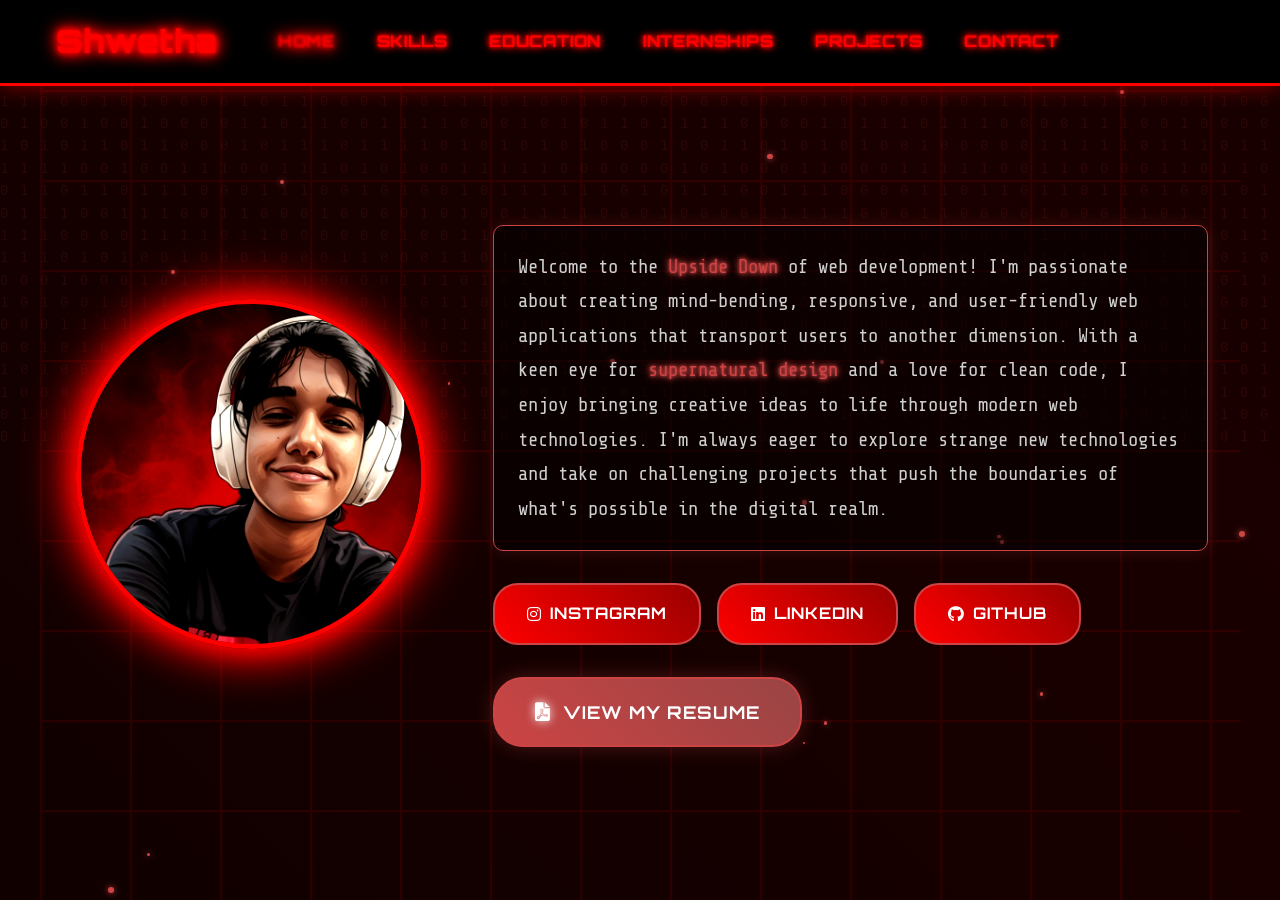
==== commit bd6ac53d: "Add projects page with responsive project image sizing and layout" ====
--- a/index.html
+++ b/index.html
@@ -18,9 +18,6 @@
                     <a href="index.html" class="nav-link active">Home</a>
                 </li>
                 <li class="nav-item">
-                    <a href="about.html" class="nav-link">About</a>
-                </li>
-                <li class="nav-item">
                     <a href="skills.html" class="nav-link">Skills</a>
                 </li>
                 <li class="nav-item">
@@ -28,6 +25,9 @@
                 </li>
                 <li class="nav-item">
                     <a href="experience.html" class="nav-link">Internships</a>
+                </li>
+                <li class="nav-item">
+                    <a href="projects.html" class="nav-link">Projects</a>
                 </li>
                 <li class="nav-item">
                     <a href="contact.html" class="nav-link">Contact</a>
--- a/styles.css
+++ b/styles.css
@@ -115,10 +115,11 @@
 .nav-container {
     max-width: 1200px;
     margin: 0 auto;
-    padding: 0 2rem;
-    display: flex;
-    justify-content: space-between;
+    padding: 0 1rem;
+    display: flex;
+    justify-content: flex-start;
     align-items: center;
+    gap: 3rem;
 }
 
 .nav-logo a {
@@ -138,18 +139,18 @@
 .nav-menu {
     display: flex;
     list-style: none;
-    gap: 2rem;
+    gap: 1rem;
 }
 
 .nav-link {
     color: #ff0000;
     text-decoration: none;
-    padding: 0.8rem 1.5rem;
+    padding: 0.8rem 0.8rem;
     border-radius: 5px;
     transition: all 0.3s ease;
     font-weight: 700;
     text-transform: uppercase;
-    letter-spacing: 2px;
+    letter-spacing: 0.8px;
     font-family: 'Orbitron', monospace;
     text-shadow: 
         0 0 3px #ff0000,
@@ -989,23 +990,93 @@
         gap: 0.5rem;
     }
     
+    .home-container {
+        padding: 80px 1rem 2rem;
+        min-height: 100vh;
+        display: flex;
+        align-items: center;
+    }
+    
     .home-content {
-        grid-template-columns: 1fr;
+        display: flex;
+        flex-direction: column;
+        align-items: center;
         text-align: center;
         gap: 2rem;
+        width: 100%;
+        max-width: 100%;
+    }
+    
+    .profile-section {
+        order: 1;
+        display: flex;
+        justify-content: center;
+        width: 100%;
+        margin-bottom: 1rem;
     }
     
     .profile-image {
-        width: 250px;
-        height: 250px;
+        width: 200px !important;
+        height: 200px !important;
+        margin: 0 auto;
+        display: block;
+        position: relative;
+        border: 3px solid #cc4444;
+        box-shadow: 
+            0 0 15px #cc4444,
+            0 0 30px #cc4444;
+    }
+    
+    .profile-image::before {
+        display: none; /* Remove rotating border on mobile */
+    }
+    
+    .profile-image img {
+        width: 100% !important;
+        height: 100% !important;
+        object-fit: cover;
+        object-position: center;
+        display: block;
+    }
+    
+    .intro-section {
+        order: 2;
+        padding: 1rem;
+        width: 100%;
+        max-width: 100%;
     }
     
     .main-heading {
-        font-size: 2rem;
+        font-size: 2.2rem;
+        line-height: 1.3;
+        margin-bottom: 1rem;
+    }
+    
+    .intro-text {
+        font-size: 1rem;
+        padding: 1rem;
+        margin-bottom: 1.5rem;
     }
     
     .social-buttons {
         justify-content: center;
+        flex-wrap: wrap;
+        gap: 0.8rem;
+    }
+    
+    .social-btn {
+        padding: 0.8rem 1.5rem;
+        font-size: 0.9rem;
+    }
+    
+    .resume-section {
+        margin-top: 1.5rem;
+        text-align: center;
+    }
+    
+    .resume-btn {
+        padding: 1rem 2rem;
+        font-size: 1rem;
     }
     
     .page-content {
@@ -1836,69 +1907,492 @@
 
 /* Responsive Design Updates */
 @media (max-width: 768px) {
+    /* Navigation fixes */
+    .navbar {
+        padding: 0.8rem 0;
+    }
+    
+    .nav-container {
+        padding: 0 0.5rem;
+        flex-direction: column;
+        gap: 0.8rem;
+    }
+    
     .nav-menu {
+        flex-direction: row;
+        flex-wrap: wrap;
+        justify-content: center;
+        gap: 0.15rem;
+        width: 100%;
+    }
+    
+    .nav-link {
+        padding: 0.3rem 0.4rem;
+        font-size: 0.6rem;
+        letter-spacing: 0.2px;
+    }
+    
+    .nav-logo a {
+        font-size: 1.3rem;
+        margin-bottom: 0.3rem;
+    }
+    
+    /* Home page fixes */
+    .home-container {
+        padding: 120px 1rem 2rem;
+        min-height: 100vh;
+        display: flex;
+        align-items: center;
+    }
+    
+    .home-content {
+        display: flex;
         flex-direction: column;
-        gap: 0.5rem;
-    }
-    
-    .home-content {
-        grid-template-columns: 1fr;
+        align-items: center;
         text-align: center;
         gap: 2rem;
+        width: 100%;
+        max-width: 100%;
+    }
+    
+    .profile-section {
+        order: 1;
+        display: flex;
+        justify-content: center;
+        width: 100%;
+        margin-bottom: 1rem;
+        margin-top: 2rem;
     }
     
     .profile-image {
-        width: 280px;
-        height: 280px;
+        width: 200px !important;
+        height: 200px !important;
+        margin: 0 auto;
+        display: block !important;
+        position: relative;
+        border: 3px solid #cc4444;
+        box-shadow: 0 0 15px #cc4444;
+        border-radius: 50% !important;
+    }
+    
+    .profile-image::before {
+        display: none;
+    }
+    
+    .profile-image img {
+        width: 100% !important;
+        height: 100% !important;
+        object-fit: cover;
+        object-position: center;
+        display: block !important;
+        border-radius: 50% !important;
+    }
+    
+    .intro-section {
+        order: 2;
+        padding: 1rem;
+        width: 100%;
+        max-width: 100%;
     }
     
     .main-heading {
-        font-size: 2.5rem;
+        font-size: 2rem;
+        line-height: 1.3;
+        margin-bottom: 1rem;
+    }
+    
+    .intro-text {
+        font-size: 0.9rem;
+        padding: 1rem;
+        margin-bottom: 1.5rem;
+        line-height: 1.6;
     }
     
     .social-buttons {
         justify-content: center;
+        flex-wrap: wrap;
+        gap: 0.8rem;
+        margin-bottom: 1rem;
+    }
+    
+    .social-btn {
+        padding: 0.8rem 1.2rem;
+        font-size: 0.8rem;
+    }
+    
+    .resume-section {
+        margin-top: 1rem;
+        text-align: center;
+    }
+    
+    .resume-btn {
+        padding: 1rem 1.8rem;
+        font-size: 0.9rem;
+    }
+    
+    /* Page content fixes for all other pages */
+    .page-container {
+        padding: 120px 1rem 2rem;
+        min-height: 100vh;
     }
     
     .page-content {
-        padding: 2rem 1rem;
-    }
-    
+        padding: 1.5rem 1rem;
+        margin: 0;
+        border-radius: 10px;
+    }
+    
+    .page-title {
+        font-size: 2rem;
+        margin-bottom: 1.5rem;
+        text-align: center;
+    }
+    
+    /* About page mobile fixes */
     .about-content {
-        grid-template-columns: 1fr;
+        display: flex;
+        flex-direction: column;
         gap: 2rem;
     }
     
+    .about-text h2 {
+        font-size: 1.5rem;
+        text-align: center;
+    }
+    
+    .about-text p {
+        font-size: 0.9rem;
+        padding: 0.8rem;
+        margin-bottom: 1rem;
+    }
+    
+    .about-highlights {
+        width: 100%;
+    }
+    
+    .about-highlights h3 {
+        font-size: 1.3rem;
+        text-align: center;
+        margin-bottom: 1rem;
+    }
+    
+    .about-highlights ul {
+        padding: 1rem;
+    }
+    
+    .about-highlights li {
+        font-size: 0.9rem;
+        margin-bottom: 0.8rem;
+    }
+    
+    /* Skills page mobile fixes */
+    .skills-container {
+        gap: 2rem;
+    }
+    
+    .skills-category h2 {
+        font-size: 1.5rem;
+        text-align: center;
+        margin-bottom: 1rem;
+    }
+    
     .skills-grid {
-        grid-template-columns: repeat(auto-fit, minmax(150px, 1fr));
+        grid-template-columns: repeat(auto-fit, minmax(140px, 1fr));
+        gap: 1rem;
+    }
+    
+    .skill-item {
+        padding: 1.5rem 1rem;
+    }
+    
+    .skill-item i {
+        font-size: 2.5rem;
+    }
+    
+    .skill-item span {
+        font-size: 0.8rem;
+    }
+    
+    /* Education page mobile fixes */
+    .education-timeline {
+        margin-top: 1.5rem;
     }
     
     .education-item {
+        display: flex;
+        flex-direction: column;
+        gap: 1rem;
+        margin-bottom: 2rem;
+        padding: 1.5rem 1rem;
+    }
+    
+    .education-image {
+        width: 100%;
+        order: 1;
+    }
+    
+    .education-image img {
+        width: 100%;
+        height: 150px;
+        object-fit: cover;
+    }
+    
+    .education-details {
+        order: 2;
+        width: 100%;
+    }
+    
+    .education-details h2 {
+        font-size: 1.4rem;
+        text-align: center;
+        margin-bottom: 0.8rem;
+    }
+    
+    .education-details h3 {
+        font-size: 1.2rem;
+        text-align: center;
+    }
+    
+    .institution {
+        text-align: center;
+        font-size: 1rem;
+    }
+    
+    .duration {
+        text-align: center;
+        margin-bottom: 1rem;
+    }
+    
+    .description {
+        font-size: 0.9rem;
+        text-align: justify;
+        line-height: 1.6;
+    }
+    
+    .achievements h4 {
+        font-size: 1.1rem;
+        text-align: center;
+    }
+    
+    .achievements ul {
+        font-size: 0.9rem;
+        padding-left: 1rem;
+    }
+    
+    .certifications {
+        margin-top: 2rem;
+        padding-top: 1.5rem;
+    }
+    
+    .certifications h2 {
+        font-size: 1.5rem;
+        text-align: center;
+    }
+    
+    .cert-grid {
         grid-template-columns: 1fr;
         gap: 1rem;
+    }
+    
+    .cert-item {
+        padding: 1rem;
+        text-align: center;
+    }
+    
+    .cert-item h3 {
+        font-size: 1.1rem;
+    }
+    
+    /* Experience/Internships page mobile fixes */
+    .experience-timeline {
+        margin-top: 1.5rem;
+    }
+    
+    .experience-item {
+        padding: 1.5rem 1rem;
+        margin-bottom: 1.5rem;
     }
     
     .experience-header {
         flex-direction: column;
         align-items: flex-start;
+        gap: 0.8rem;
+        text-align: center;
+        width: 100%;
+    }
+    
+    .experience-header h2 {
+        font-size: 1.4rem;
+        text-align: center;
+        width: 100%;
+    }
+    
+    .duration {
+        align-self: center;
+        font-size: 0.8rem;
+        padding: 0.4rem 0.8rem;
+    }
+    
+    .experience-item h3 {
+        font-size: 1.2rem;
+        text-align: center;
+        margin-bottom: 0.5rem;
+    }
+    
+    .location {
+        text-align: center;
+        font-size: 0.9rem;
+    }
+    
+    .experience-description p {
+        font-size: 0.9rem;
+        text-align: justify;
+        line-height: 1.6;
+    }
+    
+    .experience-description h4 {
+        font-size: 1.1rem;
+        text-align: center;
+        margin: 1rem 0 0.8rem 0;
+    }
+    
+    .experience-description ul {
+        font-size: 0.9rem;
+        padding-left: 1rem;
+        text-align: left;
+    }
+    
+    .tech-tags {
+        justify-content: center;
         gap: 0.5rem;
-    }
-    
-    .contact-container {
-        grid-template-columns: 1fr;
-        gap: 2rem;
+        margin-top: 1rem;
+    }
+    
+    .tech-tags span {
+        padding: 0.3rem 0.8rem;
+        font-size: 0.8rem;
+    }
+    
+    .projects-section {
+        margin-top: 2rem;
+        padding-top: 1.5rem;
+    }
+    
+    .projects-section h2 {
+        font-size: 1.5rem;
+        text-align: center;
     }
     
     .projects-grid {
         grid-template-columns: 1fr;
-    }
-    
-    .page-title {
-        font-size: 2.2rem;
-    }
-    
-    .nav-logo a {
+        gap: 1.5rem;
+    }
+    
+    .project-item {
+        padding: 1.5rem 1rem;
+        text-align: center;
+    }
+    
+    .project-item h3 {
+        font-size: 1.2rem;
+    }
+    
+    .project-item p {
+        font-size: 0.9rem;
+        text-align: justify;
+    }
+    
+    .project-tech {
+        justify-content: center;
+        gap: 0.3rem;
+        margin-top: 1rem;
+    }
+    
+    /* Contact page mobile fixes */
+    .contact-container {
+        display: flex;
+        flex-direction: column;
+        gap: 2rem;
+    }
+    
+    .contact-info h2 {
         font-size: 1.5rem;
+        text-align: center;
+    }
+    
+    .contact-intro {
+        font-size: 0.9rem;
+        text-align: center;
+        padding: 1rem;
+    }
+    
+    .contact-details {
+        margin-bottom: 1.5rem;
+    }
+    
+    .contact-item {
+        flex-direction: column;
+        text-align: center;
+        padding: 1rem;
+        margin-bottom: 1rem;
+    }
+    
+    .contact-item i {
+        font-size: 2rem;
+        margin-bottom: 0.5rem;
+    }
+    
+    .contact-text h3 {
+        font-size: 1.2rem;
+    }
+    
+    .contact-text p {
+        font-size: 1rem;
+        margin-bottom: 0.8rem;
+    }
+    
+    .social-links h3 {
+        font-size: 1.3rem;
+        text-align: center;
+    }
+    
+    .social-icons {
+        justify-content: center;
+        gap: 1rem;
+    }
+    
+    .social-icon {
+        width: 50px;
+        height: 50px;
+    }
+    
+    .contact-form h2 {
+        font-size: 1.5rem;
+        text-align: center;
+        margin-bottom: 1.5rem;
+    }
+    
+    .form-group {
+        margin-bottom: 1rem;
+    }
+    
+    .form-group label {
+        font-size: 1rem;
+        margin-bottom: 0.5rem;
+    }
+    
+    .form-group input,
+    .form-group textarea {
+        padding: 0.8rem;
+        font-size: 1rem;
+        border-radius: 8px;
+    }
+    
+    .submit-btn {
+        width: 100%;
+        padding: 1rem;
+        font-size: 1rem;
+        justify-content: center;
     }
 }
 
@@ -1994,4 +2488,538 @@
 .resume-btn i {
     font-size: 1.2rem;
     filter: drop-shadow(0 0 5px #ffffff);
+}
+/* Extra small mobile devices */
+@media (max-width: 480px) {
+    .navbar {
+        padding: 0.5rem 0;
+    }
+    
+    .nav-container {
+        padding: 0 0.3rem;
+    }
+    
+    .nav-menu {
+        gap: 0.08rem;
+    }
+    
+    .nav-link {
+        padding: 0.25rem 0.3rem;
+        font-size: 0.5rem;
+        letter-spacing: 0.1px;
+    }
+    
+    .nav-logo a {
+        font-size: 1rem;
+    }
+    
+    .nav-container {
+        padding: 0 0.5rem;
+    }
+    
+    .nav-logo a {
+        font-size: 1.3rem;
+    }
+    
+    .nav-link {
+        padding: 0.4rem 0.6rem;
+        font-size: 0.7rem;
+    }
+    
+    .home-container {
+        padding: 120px 0.5rem 1rem;
+    }
+    
+    .profile-section {
+        margin-top: 1.5rem;
+    }
+    
+    .profile-image {
+        width: 160px !important;
+        height: 160px !important;
+        border: 2px solid #cc4444;
+    }
+    
+    .main-heading {
+        font-size: 1.6rem;
+        line-height: 1.2;
+    }
+    
+    .intro-text {
+        font-size: 0.8rem;
+        padding: 0.8rem;
+    }
+    
+    .social-buttons {
+        gap: 0.5rem;
+    }
+    
+    .social-btn {
+        padding: 0.6rem 1rem;
+        font-size: 0.7rem;
+    }
+    
+    .resume-btn {
+        padding: 0.8rem 1.5rem;
+        font-size: 0.8rem;
+    }
+    
+    .page-container {
+        padding: 100px 0.5rem 1rem;
+    }
+    
+    .page-content {
+        padding: 1rem 0.8rem;
+    }
+    
+    .page-title {
+        font-size: 1.8rem;
+    }
+    
+    .skills-grid {
+        grid-template-columns: repeat(auto-fit, minmax(120px, 1fr));
+        gap: 0.8rem;
+    }
+    
+    .skill-item {
+        padding: 1rem 0.8rem;
+    }
+    
+    .skill-item i {
+        font-size: 2rem;
+    }
+    
+    .skill-item span {
+        font-size: 0.7rem;
+    }
+    
+    .education-item,
+    .experience-item,
+    .project-item,
+    .contact-item {
+        padding: 1rem 0.8rem;
+    }
+    
+    .contact-form {
+        padding: 0;
+    }
+    
+    .form-group input,
+    .form-group textarea {
+        padding: 0.7rem;
+        font-size: 0.9rem;
+    }
+    
+    .submit-btn {
+        padding: 0.9rem;
+        font-size: 0.9rem;
+    }
+}
+
+/* Force mobile layout for very small screens */
+@media (max-width: 375px) {
+    .profile-section {
+        margin-top: 1rem;
+    }
+    
+    .profile-image {
+        width: 140px !important;
+        height: 140px !important;
+    }
+    
+    .main-heading {
+        font-size: 1.4rem;
+    }
+    
+    .intro-text {
+        font-size: 0.75rem;
+    }
+    
+    .page-title {
+        font-size: 1.6rem;
+    }
+    
+    .nav-link {
+        padding: 0.3rem 0.5rem;
+        font-size: 0.65rem;
+    }
+}
+
+/* Landscape mobile orientation */
+@media (max-width: 768px) and (orientation: landscape) {
+    .home-container {
+        padding: 80px 1rem 1rem;
+    }
+    
+    .home-content {
+        gap: 1rem;
+    }
+    
+    .profile-image {
+        width: 120px !important;
+        height: 120px !important;
+    }
+    
+    .main-heading {
+        font-size: 1.5rem;
+        margin-bottom: 0.5rem;
+    }
+    
+    .intro-text {
+        font-size: 0.8rem;
+        margin-bottom: 0.8rem;
+        padding: 0.5rem;
+    }
+    
+    .social-buttons {
+        gap: 0.5rem;
+    }
+    
+    .social-btn {
+        padding: 0.5rem 1rem;
+        font-size: 0.7rem;
+    }
+    
+    .resume-btn {
+        padding: 0.7rem 1.5rem;
+        font-size: 0.8rem;
+    }
+}
+/* Force profile image visibility on all devices */
+.profile-image {
+    visibility: visible !important;
+    opacity: 1 !important;
+    display: block !important;
+}
+
+.profile-image img {
+    visibility: visible !important;
+    opacity: 1 !important;
+    display: block !important;
+    max-width: 100% !important;
+    height: auto !important;
+}
+
+/* Mobile-specific image fixes */
+@media (max-width: 768px) {
+    .profile-image {
+        position: relative !important;
+        z-index: 10 !important;
+        background: rgba(204, 68, 68, 0.1);
+        border-radius: 50% !important;
+    }
+    
+    .profile-image img {
+        border-radius: 50% !important;
+        position: relative !important;
+        z-index: 11 !important;
+    }
+    
+    /* Remove any transforms that might hide the image */
+    .profile-image,
+    .profile-image img {
+        transform: none !important;
+    }
+}
+
+/* Projects Page Styles */
+.projects-container {
+    display: flex;
+    flex-direction: column;
+    gap: 3rem;
+    max-width: 1000px;
+    margin: 0 auto;
+}
+
+.project-item {
+    background: linear-gradient(135deg, rgba(0, 0, 0, 0.9), rgba(26, 0, 0, 0.9));
+    border: 2px solid #cc4444;
+    border-radius: 15px;
+    padding: 2rem;
+    box-shadow: 0 10px 30px rgba(204, 68, 68, 0.3);
+    transition: all 0.3s ease;
+    position: relative;
+    overflow: hidden;
+    display: grid;
+    grid-template-columns: 250px 1fr;
+    gap: 2rem;
+    align-items: center;
+}
+
+.project-item:hover {
+    transform: translateY(-5px);
+    box-shadow: 0 15px 40px rgba(204, 68, 68, 0.5);
+    border-color: #ff6666;
+}
+
+.project-item::before {
+    content: '';
+    position: absolute;
+    top: 0;
+    left: -100%;
+    width: 100%;
+    height: 100%;
+    background: linear-gradient(90deg, transparent, rgba(204, 68, 68, 0.1), transparent);
+    transition: left 0.5s ease;
+}
+
+.project-item:hover::before {
+    left: 100%;
+}
+
+.project-image {
+    width: 100%;
+    height: 180px;
+    border-radius: 10px;
+    overflow: hidden;
+    border: 1px solid #cc4444;
+}
+
+.project-img {
+    width: 100%;
+    height: 100%;
+    object-fit: cover;
+    object-position: center;
+    transition: transform 0.3s ease;
+    background: linear-gradient(45deg, #1a0000, #330000);
+    display: block;
+}
+
+.project-img:hover {
+    transform: scale(1.05);
+}
+
+/* Placeholder for missing images */
+.project-img[src="project1.jpg"],
+.project-img[src="project2.jpg"],
+.project-img[src="project3.jpg"] {
+    background: linear-gradient(45deg, #1a0000, #330000);
+    display: flex;
+    align-items: center;
+    justify-content: center;
+    color: #cc4444;
+    font-size: 1.2rem;
+}
+
+.project-img[src="project1.jpg"]::after {
+    content: "Project Image 1";
+}
+
+.project-img[src="project2.jpg"]::after {
+    content: "Project Image 2";
+}
+
+.project-img[src="project3.jpg"]::after {
+    content: "Project Image 3";
+}
+
+.project-content {
+    position: relative;
+    z-index: 2;
+    display: flex;
+    flex-direction: column;
+    gap: 1rem;
+}
+
+.project-title {
+    color: #cc4444;
+    font-size: 1.8rem;
+    margin-bottom: 0.5rem;
+    font-family: 'Orbitron', monospace;
+    text-shadow: 0 0 10px rgba(204, 68, 68, 0.5);
+}
+
+.project-description {
+    color: #ffffff;
+    line-height: 1.6;
+    margin-bottom: 1rem;
+    font-size: 1rem;
+}
+
+.project-buttons {
+    display: flex;
+    gap: 1rem;
+    margin-bottom: 1rem;
+}
+
+.project-btn {
+    background: #ff0000;
+    color: #000000;
+    padding: 0.8rem 1.5rem;
+    border: none;
+    border-radius: 25px;
+    font-size: 0.9rem;
+    cursor: pointer;
+    display: inline-flex;
+    align-items: center;
+    gap: 0.5rem;
+    transition: all 0.3s ease;
+    font-family: 'Orbitron', monospace;
+    font-weight: 700;
+    text-transform: uppercase;
+    letter-spacing: 1px;
+    box-shadow: 0 0 15px rgba(255, 0, 0, 0.4);
+    position: relative;
+    overflow: hidden;
+}
+
+.project-btn::before {
+    content: '';
+    position: absolute;
+    top: 0;
+    left: -100%;
+    width: 100%;
+    height: 100%;
+    background: linear-gradient(90deg, transparent, rgba(255, 255, 255, 0.2), transparent);
+    transition: left 0.5s;
+}
+
+.project-btn:hover::before {
+    left: 100%;
+}
+
+.project-btn:hover {
+    background: #ff3333;
+    transform: translateY(-3px) scale(1.05);
+    box-shadow: 0 15px 35px rgba(255, 0, 0, 0.6);
+}
+
+.project-btn i {
+    filter: drop-shadow(0 0 3px #000000);
+}
+
+.tech-stack {
+    margin-top: 0;
+}
+
+.tech-stack h4 {
+    color: #cc4444;
+    margin-bottom: 0.8rem;
+    font-family: 'Orbitron', monospace;
+    font-size: 1.1rem;
+}
+
+.tech-tags {
+    display: flex;
+    flex-wrap: wrap;
+    gap: 0.5rem;
+}
+
+.tech-tag {
+    background: linear-gradient(45deg, rgba(204, 68, 68, 0.2), rgba(204, 68, 68, 0.1));
+    color: #cc4444;
+    padding: 0.4rem 0.8rem;
+    border-radius: 15px;
+    font-size: 0.9rem;
+    border: 1px solid rgba(204, 68, 68, 0.3);
+    font-family: 'Orbitron', monospace;
+    transition: all 0.3s ease;
+}
+
+.tech-tag:hover {
+    background: rgba(204, 68, 68, 0.3);
+    transform: translateY(-2px);
+    box-shadow: 0 3px 10px rgba(204, 68, 68, 0.3);
+}
+
+/* Responsive Design for Projects */
+@media (max-width: 768px) {
+    .projects-container {
+        gap: 2rem;
+    }
+    
+    .project-item {
+        padding: 1.5rem;
+        grid-template-columns: 1fr;
+        gap: 1.5rem;
+    }
+    
+    .project-image {
+        height: 150px;
+    }
+    
+    .project-title {
+        font-size: 1.5rem;
+    }
+    
+    .project-buttons {
+        flex-direction: column;
+        gap: 0.8rem;
+    }
+    
+    .project-btn {
+        justify-content: center;
+        padding: 1rem;
+    }
+    
+    .tech-tags {
+        justify-content: center;
+    }
+}
+
+@media (max-width: 480px) {
+    .project-item {
+        padding: 1rem;
+    }
+    
+    .project-image {
+        height: 120px;
+    }
+    
+    .project-title {
+        font-size: 1.3rem;
+    }
+    
+    .project-description {
+        font-size: 0.9rem;
+    }
+}
+/* Very small screens - Navigation overflow fix */
+@media (max-width: 360px) {
+    .nav-menu {
+        gap: 0.1rem;
+    }
+    
+    .nav-link {
+        padding: 0.2rem 0.3rem;
+        font-size: 0.55rem;
+        letter-spacing: 0.2px;
+    }
+    
+    .nav-logo a {
+        font-size: 1rem;
+    }
+}
+
+/* Ultra small screens */
+@media (max-width: 320px) {
+    .nav-menu {
+        gap: 0.05rem;
+    }
+    
+    .nav-link {
+        padding: 0.2rem 0.25rem;
+        font-size: 0.5rem;
+        letter-spacing: 0.1px;
+    }
+    
+    .nav-logo a {
+        font-size: 0.9rem;
+    }
+}
+/* Large screens - prevent images from getting too big */
+@media (min-width: 1200px) {
+    .project-image {
+        height: 140px;
+        max-width: 600px;
+        margin: 0 auto 1.5rem auto;
+    }
+}
+
+/* Extra large screens */
+@media (min-width: 1600px) {
+    .project-image {
+        height: 160px;
+        max-width: 700px;
+    }
 }
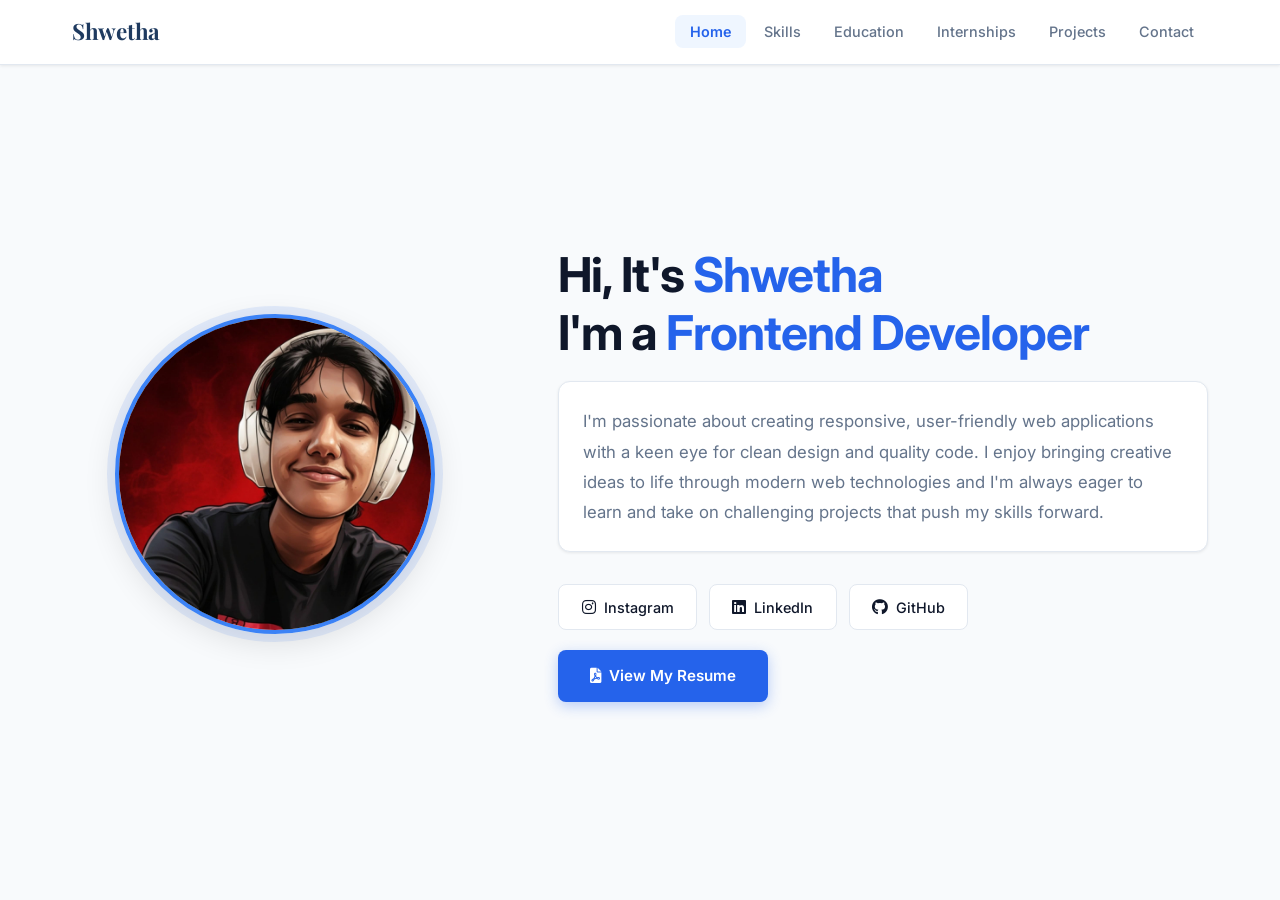
==== commit 72351957: "Redesign: professional theme, remove binary rain animation" ====
--- a/index.html
+++ b/index.html
@@ -50,13 +50,10 @@
                     I'm a <span class="highlight">Frontend Developer</span>
                 </h1>
                 <p class="intro-text">
-                    Welcome to the <span class="glow">Upside Down</span> of web development! 
-                    I'm passionate about creating <span class="flicker">mind-bending</span>, responsive, and 
-                    user-friendly web applications that transport users to another dimension. 
-                    With a keen eye for <span class="glow">supernatural design</span> and a love for clean code, 
-                    I enjoy bringing creative ideas to life through modern web technologies. 
-                    I'm always eager to explore <span class="flicker">strange new technologies</span> and take on 
-                    challenging projects that push the boundaries of what's possible in the digital realm.
+                    I'm passionate about creating responsive, user-friendly web applications 
+                    with a keen eye for clean design and quality code. I enjoy bringing creative 
+                    ideas to life through modern web technologies and I'm always eager to learn 
+                    and take on challenging projects that push my skills forward.
                 </p>
                 
                 <div class="social-buttons">
@@ -75,7 +72,7 @@
                 </div>
                 
                 <div class="resume-section">
-                    <a href="https://drive.google.com/file/d/1MhcE3byEGFNFLv4O51IbyPSYxACwez3_/view?usp=drive_link" target="_blank" class="resume-btn">
+                    <a href="https://drive.google.com/file/d/1Ie44XI8EjFwToDiZuIZ3W7lbDGUZjIp8/view?usp=drive_link" target="_blank" class="resume-btn">
                         <i class="fas fa-file-pdf"></i>
                         View My Resume
                     </a>
@@ -83,14 +80,7 @@
             </div>
         </div>
         
-        <!-- Stranger Things Particles Effect -->
-        <div class="particles">
-            <div class="particle"></div>
-            <div class="particle"></div>
-            <div class="particle"></div>
-            <div class="particle"></div>
-            <div class="particle"></div>
-        </div>
+
     </main>
 
     <script src="script.js"></script>
--- a/styles.css
+++ b/styles.css
@@ -1,5 +1,5 @@
-/* Import Stranger Things Font */
-@import url('https://fonts.googleapis.com/css2?family=Creepster&family=Nosifer&family=Orbitron:wght@400;700;900&family=Share+Tech+Mono&display=swap');
+/* Import Professional Font */
+@import url('https://fonts.googleapis.com/css2?family=Inter:wght@300;400;500;600;700&family=Playfair+Display:wght@600;700&display=swap');
 
 /* Reset and Base Styles */
 * {
@@ -8,169 +8,91 @@
     box-sizing: border-box;
 }
 
+:root {
+    --primary: #1e3a5f;
+    --accent: #2563eb;
+    --accent-light: #3b82f6;
+    --text-dark: #0f172a;
+    --text-muted: #64748b;
+    --text-light: #94a3b8;
+    --bg: #f8fafc;
+    --bg-card: #ffffff;
+    --border: #e2e8f0;
+    --shadow-sm: 0 1px 3px rgba(0,0,0,0.08);
+    --shadow-md: 0 4px 16px rgba(0,0,0,0.10);
+    --shadow-lg: 0 8px 32px rgba(0,0,0,0.12);
+    --radius: 12px;
+}
+
 body {
-    font-family: 'Orbitron', 'Share Tech Mono', monospace;
+    font-family: 'Inter', sans-serif;
     line-height: 1.6;
-    color: #e0e0e0;
-    background: linear-gradient(45deg, #000000, #1a0000, #000000);
-    background-size: 400% 400%;
-    animation: gradientShift 8s ease infinite;
+    color: var(--text-dark);
+    background: var(--bg);
     overflow-x: hidden;
-}
-
-/* Animated Background */
-@keyframes gradientShift {
-    0% { background-position: 0% 50%; }
-    50% { background-position: 100% 50%; }
-    100% { background-position: 0% 50%; }
-}
-
-/* Stranger Things Glow Effect */
-.glow {
-    text-shadow: 0 0 3px #cc4444, 0 0 6px #cc4444, 0 0 9px #cc4444;
-    color: #cc4444;
-}
-
-/* Glitch Effect */
-.glitch {
-    position: relative;
-    animation: glitch 2s infinite;
-    color: #e0e0e0;
-}
-
-.glitch::before,
-.glitch::after {
-    content: attr(data-text);
-    position: absolute;
-    top: 0;
-    left: 0;
-    width: 100%;
-    height: 100%;
-}
-
-.glitch::before {
-    animation: glitch-1 0.5s infinite;
-    color: #cc4444;
-    z-index: -1;
-}
-
-.glitch::after {
-    animation: glitch-2 0.5s infinite;
-    color: #44cc44;
-    z-index: -2;
-}
-
-@keyframes glitch {
-    0%, 100% { transform: translate(0); }
-    20% { transform: translate(-1px, 1px); }
-    40% { transform: translate(-1px, -1px); }
-    60% { transform: translate(1px, 1px); }
-    80% { transform: translate(1px, -1px); }
-}
-
-@keyframes glitch-1 {
-    0%, 100% { transform: translate(0); }
-    20% { transform: translate(-1px, 1px); }
-    40% { transform: translate(-1px, -1px); }
-    60% { transform: translate(1px, 1px); }
-    80% { transform: translate(1px, -1px); }
-}
-
-@keyframes glitch-2 {
-    0%, 100% { transform: translate(0); }
-    20% { transform: translate(1px, -1px); }
-    40% { transform: translate(1px, 1px); }
-    60% { transform: translate(-1px, -1px); }
-    80% { transform: translate(-1px, 1px); }
-}
-
-/* Flickering Text */
-.flicker {
-    animation: flicker 1.5s infinite alternate;
-}
-
-@keyframes flicker {
-    0%, 18%, 22%, 25%, 53%, 57%, 100% {
-        text-shadow: 0 0 2px #cc4444, 0 0 5px #cc4444, 0 0 8px #cc4444;
-        color: #cc4444;
-    }
-    20%, 24%, 55% {
-        text-shadow: none;
-        color: #e0e0e0;
-    }
 }
 
 /* Navigation */
 .navbar {
-    background: #000000;
-    padding: 1rem 0;
+    background: rgba(255, 255, 255, 0.95);
+    backdrop-filter: blur(12px);
+    -webkit-backdrop-filter: blur(12px);
+    padding: 0;
     position: fixed;
     top: 0;
     width: 100%;
     z-index: 1000;
-    border-bottom: 3px solid #ff0000;
-    box-shadow: 0 0 20px rgba(255, 0, 0, 0.5);
+    border-bottom: 1px solid var(--border);
+    box-shadow: var(--shadow-sm);
 }
 
 .nav-container {
     max-width: 1200px;
     margin: 0 auto;
-    padding: 0 1rem;
-    display: flex;
-    justify-content: flex-start;
-    align-items: center;
-    gap: 3rem;
+    padding: 0 2rem;
+    display: flex;
+    justify-content: space-between;
+    align-items: center;
+    height: 64px;
 }
 
 .nav-logo a {
-    color: #ff0000;
+    color: var(--primary);
     text-decoration: none;
-    font-size: 2rem;
-    font-weight: 900;
-    font-family: 'Orbitron', monospace;
-    text-shadow: 
-        0 0 5px #ff0000,
-        0 0 10px #ff0000,
-        0 0 15px #ff0000,
-        0 0 20px #ff0000;
-    filter: blur(0.5px);
+    font-size: 1.4rem;
+    font-weight: 700;
+    font-family: 'Playfair Display', serif;
+    letter-spacing: -0.3px;
 }
 
 .nav-menu {
     display: flex;
     list-style: none;
-    gap: 1rem;
+    gap: 0.25rem;
 }
 
 .nav-link {
-    color: #ff0000;
+    color: var(--text-muted);
     text-decoration: none;
-    padding: 0.8rem 0.8rem;
-    border-radius: 5px;
-    transition: all 0.3s ease;
-    font-weight: 700;
-    text-transform: uppercase;
-    letter-spacing: 0.8px;
-    font-family: 'Orbitron', monospace;
-    text-shadow: 
-        0 0 3px #ff0000,
-        0 0 6px #ff0000,
-        0 0 9px #ff0000;
-    filter: blur(0.3px);
-}
-
-.nav-link:hover,
+    padding: 0.5rem 0.9rem;
+    border-radius: 8px;
+    transition: all 0.2s ease;
+    font-weight: 500;
+    font-size: 0.9rem;
+}
+
+.nav-link:hover {
+    color: var(--accent);
+    background: #eff6ff;
+}
+
 .nav-link.active {
-    text-shadow: 
-        0 0 5px #ff0000,
-        0 0 10px #ff0000,
-        0 0 15px #ff0000,
-        0 0 20px #ff0000;
-    filter: blur(0.8px);
-    transform: scale(1.05);
-}
-
-/* Home Page Styles */
+    color: var(--accent);
+    background: #eff6ff;
+    font-weight: 600;
+}
+
+/* Home Page */
 .home-container {
     min-height: 100vh;
     display: flex;
@@ -178,24 +100,12 @@
     padding: 80px 2rem 2rem;
     max-width: 1200px;
     margin: 0 auto;
-    position: relative;
-}
-
-.home-container::before {
-    content: '';
-    position: absolute;
-    top: 0;
-    left: 0;
-    right: 0;
-    bottom: 0;
-    background: url('data:image/svg+xml,<svg xmlns="http://www.w3.org/2000/svg" viewBox="0 0 100 100"><defs><pattern id="grid" width="10" height="10" patternUnits="userSpaceOnUse"><path d="M 10 0 L 0 0 0 10" fill="none" stroke="%23ff0000" stroke-width="0.5" opacity="0.1"/></pattern></defs><rect width="100" height="100" fill="url(%23grid)"/></svg>');
-    z-index: -1;
 }
 
 .home-content {
     display: grid;
-    grid-template-columns: 1fr 2fr;
-    gap: 4rem;
+    grid-template-columns: 1fr 1.6fr;
+    gap: 5rem;
     align-items: center;
     width: 100%;
 }
@@ -203,503 +113,384 @@
 .profile-section {
     display: flex;
     justify-content: center;
-    position: relative;
 }
 
 .profile-image {
-    width: 350px;
-    height: 350px;
+    width: 320px;
+    height: 320px;
     border-radius: 50%;
     overflow: hidden;
-    border: 5px solid #ff0000;
-    box-shadow: 
-        0 0 20px #ff0000,
-        0 0 40px #ff0000,
-        0 0 60px #ff0000,
-        inset 0 0 20px rgba(255, 0, 0, 0.2);
+    border: 4px solid var(--accent-light);
+    box-shadow: 0 0 0 8px rgba(37, 99, 235, 0.1), var(--shadow-lg);
     position: relative;
-    animation: profileGlow 3s ease-in-out infinite alternate;
-}
-
-@keyframes profileGlow {
-    0% { 
-        box-shadow: 
-            0 0 20px #ff0000,
-            0 0 40px #ff0000,
-            0 0 60px #ff0000,
-            inset 0 0 20px rgba(255, 0, 0, 0.2);
-    }
-    100% { 
-        box-shadow: 
-            0 0 30px #ff0000,
-            0 0 60px #ff0000,
-            0 0 90px #ff0000,
-            inset 0 0 30px rgba(255, 0, 0, 0.4);
-    }
-}
-
-.profile-image::before {
-    content: '';
-    position: absolute;
-    top: -10px;
-    left: -10px;
-    right: -10px;
-    bottom: -10px;
-    border-radius: 50%;
-    background: conic-gradient(from 0deg, #ff0000, #000000, #ff0000, #000000, #ff0000);
-    z-index: -1;
-    animation: rotate 4s linear infinite;
-}
-
-@keyframes rotate {
-    0% { transform: rotate(0deg); }
-    100% { transform: rotate(360deg); }
+    transition: transform 0.3s ease;
+}
+
+.profile-image:hover {
+    transform: scale(1.03);
 }
 
 .profile-image img {
     width: 100%;
     height: 100%;
     object-fit: cover;
-    filter: contrast(1.2) brightness(1.1);
 }
 
 .intro-section {
-    padding: 2rem 0;
+    padding: 1rem 0;
 }
 
 .main-heading {
-    font-size: 3.5rem;
-    color: #ffffff;
-    margin-bottom: 1.5rem;
+    font-size: 3rem;
+    color: var(--text-dark);
+    margin-bottom: 1.25rem;
     line-height: 1.2;
-    font-family: 'Orbitron', sans-serif;
     font-weight: 700;
+    letter-spacing: -1px;
 }
 
 .main-heading .highlight {
-    color: #cc4444;
+    color: var(--accent);
 }
 
 .intro-text {
-    font-size: 1.2rem;
-    color: #d0d0d0;
+    font-size: 1.05rem;
+    color: var(--text-muted);
     margin-bottom: 2rem;
     line-height: 1.8;
-    font-family: 'Share Tech Mono', monospace;
-    background: rgba(0, 0, 0, 0.5);
+    background: var(--bg-card);
     padding: 1.5rem;
-    border-radius: 10px;
-    border: 1px solid #cc4444;
-    box-shadow: 0 0 15px rgba(204, 68, 68, 0.2);
+    border-radius: var(--radius);
+    border: 1px solid var(--border);
+    box-shadow: var(--shadow-sm);
 }
 
 .social-buttons {
     display: flex;
-    gap: 1rem;
+    gap: 0.75rem;
     flex-wrap: wrap;
+    margin-bottom: 1.25rem;
 }
 
 .social-btn {
     display: inline-flex;
     align-items: center;
     gap: 0.5rem;
-    padding: 1rem 2rem;
+    padding: 0.65rem 1.4rem;
     text-decoration: none;
-    border-radius: 25px;
-    font-weight: 700;
-    transition: all 0.3s ease;
-    color: #ffffff;
-    background: linear-gradient(45deg, #cc4444, #994444);
-    border: 2px solid #cc4444;
-    text-transform: uppercase;
-    letter-spacing: 1px;
-    position: relative;
-    overflow: hidden;
-}
-
-.social-btn::before {
-    content: '';
-    position: absolute;
-    top: 0;
-    left: -100%;
-    width: 100%;
-    height: 100%;
-    background: linear-gradient(90deg, transparent, rgba(255, 255, 255, 0.2), transparent);
-    transition: left 0.5s;
-}
-
-.social-btn:hover::before {
-    left: 100%;
+    border-radius: 8px;
+    font-weight: 500;
+    font-size: 0.9rem;
+    transition: all 0.2s ease;
+    color: var(--text-dark);
+    background: var(--bg-card);
+    border: 1.5px solid var(--border);
 }
 
 .social-btn:hover {
-    transform: translateY(-3px) scale(1.05);
-    box-shadow: 
-        0 10px 25px rgba(204, 68, 68, 0.3),
-        0 0 15px #cc4444;
-    text-shadow: 0 0 5px #ffffff;
-}
-
-.social-btn.instagram {
-    background: linear-gradient(45deg, #ff0000, #990000);
-}
-
-.social-btn.linkedin {
-    background: linear-gradient(45deg, #ff0000, #990000);
-}
-
-.social-btn.github {
-    background: linear-gradient(45deg, #ff0000, #990000);
-}
-
-.social-btn.gmail {
-    background: linear-gradient(45deg, #ff0000, #990000);
+    border-color: var(--accent);
+    color: var(--accent);
+    background: #eff6ff;
+    transform: translateY(-2px);
+    box-shadow: var(--shadow-md);
+}
+
+.social-btn i {
+    font-size: 1rem;
+}
+
+.resume-section {
+    margin-top: 0.5rem;
+}
+
+.resume-btn {
+    display: inline-flex;
+    align-items: center;
+    gap: 0.5rem;
+    padding: 0.85rem 2rem;
+    background: var(--accent);
+    color: white;
+    text-decoration: none;
+    border-radius: 8px;
+    font-weight: 600;
+    font-size: 0.95rem;
+    transition: all 0.2s ease;
+    box-shadow: 0 4px 14px rgba(37, 99, 235, 0.3);
+}
+
+.resume-btn:hover {
+    background: var(--primary);
+    transform: translateY(-2px);
+    box-shadow: 0 6px 20px rgba(37, 99, 235, 0.4);
 }
 
 /* Page Container */
 .page-container {
     min-height: 100vh;
-    padding: 100px 2rem 2rem;
+    padding: 90px 2rem 3rem;
     max-width: 1200px;
     margin: 0 auto;
-    position: relative;
-}
-
-.page-container::before {
-    content: '';
-    position: absolute;
-    top: 0;
-    left: 0;
-    right: 0;
-    bottom: 0;
-    background: url('data:image/svg+xml,<svg xmlns="http://www.w3.org/2000/svg" viewBox="0 0 100 100"><defs><pattern id="grid" width="10" height="10" patternUnits="userSpaceOnUse"><path d="M 10 0 L 0 0 0 10" fill="none" stroke="%23ff0000" stroke-width="0.3" opacity="0.1"/></pattern></defs><rect width="100" height="100" fill="url(%23grid)"/></svg>');
-    z-index: -1;
 }
 
 .page-content {
-    background: linear-gradient(135deg, rgba(0, 0, 0, 0.9), rgba(26, 0, 0, 0.9));
+    background: var(--bg-card);
     padding: 3rem;
-    border-radius: 15px;
-    box-shadow: 
-        0 0 30px rgba(255, 0, 0, 0.3),
-        inset 0 0 30px rgba(255, 0, 0, 0.1);
-    border: 2px solid #ff0000;
-    position: relative;
-    overflow: hidden;
-}
-
-.page-content::before {
-    content: '';
-    position: absolute;
-    top: -2px;
-    left: -2px;
-    right: -2px;
-    bottom: -2px;
-    background: linear-gradient(45deg, #ff0000, #000000, #ff0000, #000000);
-    z-index: -1;
-    border-radius: 15px;
-    animation: borderGlow 3s linear infinite;
-}
-
-@keyframes borderGlow {
-    0% { filter: hue-rotate(0deg); }
-    100% { filter: hue-rotate(360deg); }
+    border-radius: 16px;
+    box-shadow: var(--shadow-md);
+    border: 1px solid var(--border);
 }
 
 .page-title {
-    font-size: 3rem;
-    color: #cc4444;
-    margin-bottom: 2rem;
+    font-size: 2.4rem;
+    color: var(--text-dark);
+    margin-bottom: 2.5rem;
+    font-family: 'Playfair Display', serif;
+    font-weight: 700;
     text-align: center;
     position: relative;
-    font-family: 'Creepster', cursive;
-    text-shadow: 
-        0 0 5px #cc4444,
-        0 0 10px #cc4444;
-    animation: titlePulse 2s ease-in-out infinite alternate;
-}
-
-@keyframes titlePulse {
-    0% { 
-        text-shadow: 
-            0 0 5px #cc4444,
-            0 0 10px #cc4444;
-    }
-    100% { 
-        text-shadow: 
-            0 0 8px #cc4444,
-            0 0 15px #cc4444,
-            0 0 20px #cc4444;
-    }
+    padding-bottom: 1rem;
 }
 
 .page-title::after {
     content: '';
     position: absolute;
-    bottom: -15px;
+    bottom: 0;
     left: 50%;
     transform: translateX(-50%);
-    width: 150px;
-    height: 4px;
-    background: linear-gradient(90deg, transparent, #cc4444, transparent);
+    width: 60px;
+    height: 3px;
+    background: var(--accent);
     border-radius: 2px;
-    animation: lineGlow 2s ease-in-out infinite alternate;
-}
-
-@keyframes lineGlow {
-    0% { box-shadow: 0 0 3px #cc4444; }
-    100% { box-shadow: 0 0 10px #cc4444, 0 0 15px #cc4444; }
-}
-
-/* About Page */
-.about-content {
-    display: grid;
-    grid-template-columns: 2fr 1fr;
-    gap: 3rem;
-    margin-top: 2rem;
-}
-
-.about-text h2 {
-    color: #667eea;
-    margin-bottom: 1rem;
-}
-
-.about-text p {
-    margin-bottom: 1.5rem;
-    color: #666;
-    line-height: 1.8;
-}
-
-.about-highlights h3 {
-    color: #333;
-    margin-bottom: 1rem;
-}
-
-.about-highlights ul {
-    list-style: none;
-}
-
-.about-highlights li {
-    display: flex;
-    align-items: center;
-    gap: 0.5rem;
-    margin-bottom: 0.8rem;
-    color: #666;
-}
-
-.about-highlights i {
-    color: #667eea;
-    width: 20px;
 }
 
 /* Skills Page */
 .skills-container {
     display: grid;
-    gap: 3rem;
-    margin-top: 2rem;
+    gap: 2.5rem;
+    margin-top: 1rem;
 }
 
 .skills-category h2 {
-    color: #cc4444;
-    margin-bottom: 1.5rem;
-    display: flex;
-    align-items: center;
-    gap: 0.5rem;
-    font-family: 'Orbitron', monospace;
-    font-size: 1.8rem;
-    text-shadow: 0 0 5px #cc4444;
+    color: var(--primary);
+    margin-bottom: 1.25rem;
+    display: flex;
+    align-items: center;
+    gap: 0.6rem;
+    font-size: 1.2rem;
+    font-weight: 600;
+    padding-bottom: 0.75rem;
+    border-bottom: 2px solid var(--border);
 }
 
 .skills-category i {
-    color: #cc4444;
-    filter: drop-shadow(0 0 5px #cc4444);
+    color: var(--accent);
+    font-size: 1.1rem;
 }
 
 .skills-grid {
     display: grid;
-    grid-template-columns: repeat(auto-fit, minmax(200px, 1fr));
-    gap: 1.5rem;
+    grid-template-columns: repeat(auto-fill, minmax(160px, 1fr));
+    gap: 1rem;
 }
 
 .skill-item {
-    background: linear-gradient(135deg, rgba(0, 0, 0, 0.8), rgba(26, 0, 0, 0.8));
-    padding: 2rem 1.5rem;
-    border-radius: 15px;
+    background: var(--bg);
+    padding: 1.5rem 1rem;
+    border-radius: var(--radius);
     text-align: center;
-    transition: all 0.3s ease;
-    border: 2px solid #cc4444;
-    position: relative;
-    overflow: hidden;
-}
-
-.skill-item::before {
-    content: '';
-    position: absolute;
-    top: 0;
-    left: -100%;
-    width: 100%;
-    height: 100%;
-    background: linear-gradient(90deg, transparent, rgba(204, 68, 68, 0.15), transparent);
-    transition: left 0.5s;
-}
-
-.skill-item:hover::before {
-    left: 100%;
+    transition: all 0.25s ease;
+    border: 1.5px solid var(--border);
+    cursor: default;
 }
 
 .skill-item:hover {
-    transform: translateY(-10px) scale(1.05);
-    border-color: #cc4444;
-    box-shadow: 
-        0 15px 35px rgba(204, 68, 68, 0.3),
-        0 0 25px rgba(204, 68, 68, 0.4);
+    transform: translateY(-4px);
+    border-color: var(--accent-light);
+    box-shadow: var(--shadow-md);
+    background: #eff6ff;
 }
 
 .skill-item i {
-    font-size: 3rem;
-    color: #cc4444;
-    margin-bottom: 1rem;
-    filter: drop-shadow(0 0 5px #cc4444);
-    transition: all 0.3s ease;
+    font-size: 2.2rem;
+    color: var(--accent);
+    margin-bottom: 0.75rem;
+    display: block;
+    transition: transform 0.25s ease;
 }
 
 .skill-item:hover i {
-    transform: scale(1.2);
-    filter: drop-shadow(0 0 10px #cc4444);
+    transform: scale(1.15);
 }
 
 .skill-item span {
-    font-weight: 700;
-    color: #d0d0d0;
-    font-family: 'Orbitron', monospace;
-    text-transform: uppercase;
-    letter-spacing: 1px;
+    font-weight: 500;
+    color: var(--text-dark);
+    font-size: 0.875rem;
 }
 
 /* Education Page */
 .education-timeline {
-    margin-top: 2rem;
+    margin-top: 1rem;
 }
 
 .education-item {
     display: grid;
-    grid-template-columns: 300px 1fr;
+    grid-template-columns: 260px 1fr;
     gap: 2rem;
-    margin-bottom: 3rem;
+    margin-bottom: 2rem;
     padding: 2rem;
-    background: #f8f9fa;
-    border-radius: 10px;
-    border-left: 4px solid #667eea;
+    background: var(--bg);
+    border-radius: var(--radius);
+    border: 1.5px solid var(--border);
+    transition: box-shadow 0.25s ease;
+}
+
+.education-item:hover {
+    box-shadow: var(--shadow-md);
+    border-color: var(--accent-light);
 }
 
 .education-image img {
     width: 100%;
-    height: 200px;
+    height: 180px;
     object-fit: cover;
-    border-radius: 10px;
+    border-radius: 8px;
+    border: 1px solid var(--border);
 }
 
 .education-details h2 {
-    color: #333;
+    color: var(--primary);
+    margin-bottom: 0.4rem;
+    display: flex;
+    align-items: center;
+    gap: 0.5rem;
+    font-size: 1.2rem;
+    font-weight: 600;
+}
+
+.education-details h2 i {
+    color: var(--accent);
+}
+
+.education-details h3 {
+    color: var(--accent);
+    margin-bottom: 0.4rem;
+    font-size: 1rem;
+    font-weight: 500;
+}
+
+.institution {
+    font-weight: 600;
+    color: var(--text-dark);
+    margin-bottom: 0.25rem;
+    font-size: 0.95rem;
+}
+
+.duration {
+    color: white;
+    font-size: 0.8rem;
+    margin-bottom: 1rem;
+    background: var(--accent);
+    padding: 0.25rem 0.75rem;
+    border-radius: 20px;
+    display: inline-block;
+    font-weight: 500;
+}
+
+.description {
+    color: var(--text-muted);
+    line-height: 1.7;
+    margin-bottom: 1rem;
+    font-size: 0.95rem;
+}
+
+.achievements h4 {
+    color: var(--text-dark);
     margin-bottom: 0.5rem;
-    display: flex;
-    align-items: center;
-    gap: 0.5rem;
-}
-
-.education-details h2 i {
-    color: #667eea;
-}
-
-.education-details h3 {
-    color: #667eea;
-    margin-bottom: 0.5rem;
-}
-
-.institution {
-    font-weight: bold;
-    color: #333;
+    font-weight: 600;
+    font-size: 0.9rem;
+}
+
+.achievements ul {
+    color: var(--text-muted);
+    padding-left: 1.25rem;
+    font-size: 0.9rem;
+}
+
+.achievements li {
     margin-bottom: 0.3rem;
 }
 
-.duration {
-    color: #666;
-    font-style: italic;
-    margin-bottom: 1rem;
-}
-
-.description {
-    color: #666;
-    line-height: 1.6;
-    margin-bottom: 1rem;
-}
-
-.achievements h4 {
-    color: #333;
-    margin-bottom: 0.5rem;
-}
-
-.achievements ul {
-    color: #666;
-    padding-left: 1.5rem;
-}
-
+/* Certifications */
 .certifications {
     margin-top: 3rem;
     padding-top: 2rem;
-    border-top: 2px solid #eee;
+    border-top: 2px solid var(--border);
 }
 
 .certifications h2 {
-    color: #333;
+    color: var(--primary);
     margin-bottom: 1.5rem;
     display: flex;
     align-items: center;
     gap: 0.5rem;
-}
-
-.certifications i {
-    color: #667eea;
+    font-size: 1.3rem;
+    font-weight: 600;
+}
+
+.certifications > h2 i {
+    color: var(--accent);
 }
 
 .cert-grid {
     display: grid;
-    grid-template-columns: repeat(auto-fit, minmax(250px, 1fr));
+    grid-template-columns: repeat(auto-fill, minmax(240px, 1fr));
     gap: 1rem;
 }
 
 .cert-item {
-    background: white;
-    padding: 1.5rem;
-    border-radius: 10px;
-    border: 2px solid #eee;
-    transition: border-color 0.3s ease;
+    background: var(--bg);
+    padding: 1.25rem;
+    border-radius: var(--radius);
+    border: 1.5px solid var(--border);
+    transition: all 0.25s ease;
 }
 
 .cert-item:hover {
-    border-color: #667eea;
+    border-color: var(--accent-light);
+    box-shadow: var(--shadow-sm);
+    transform: translateY(-2px);
 }
 
 .cert-item h3 {
-    color: #333;
-    margin-bottom: 0.5rem;
+    color: var(--text-dark);
+    margin-bottom: 0.4rem;
+    font-size: 0.95rem;
+    font-weight: 600;
 }
 
 .cert-item p {
-    color: #666;
+    color: var(--text-muted);
+    font-size: 0.85rem;
 }
 
 /* Experience Page */
 .experience-timeline {
-    margin-top: 2rem;
+    margin-top: 1rem;
 }
 
 .experience-item {
-    background: #f8f9fa;
+    background: var(--bg);
     padding: 2rem;
-    border-radius: 10px;
-    margin-bottom: 2rem;
-    border-left: 4px solid #667eea;
+    border-radius: var(--radius);
+    margin-bottom: 1.5rem;
+    border: 1.5px solid var(--border);
+    border-left: 4px solid var(--accent);
+    transition: box-shadow 0.25s ease;
+}
+
+.experience-item:hover {
+    box-shadow: var(--shadow-md);
 }
 
 .experience-header {
@@ -707,128 +498,260 @@
     justify-content: space-between;
     align-items: center;
     margin-bottom: 0.5rem;
-}
-
-.experience-header h2 {
-    color: #333;
-    display: flex;
-    align-items: center;
-    gap: 0.5rem;
-}
-
-.experience-header i {
-    color: #667eea;
-}
-
-.duration {
-    background: #667eea;
-    color: white;
-    padding: 0.3rem 0.8rem;
-    border-radius: 15px;
-    font-size: 0.9rem;
-}
-
-.experience-item h3 {
-    color: #667eea;
-    margin-bottom: 0.3rem;
-}
-
-.location {
-    color: #666;
-    margin-bottom: 1rem;
-}
-
-.experience-description p {
-    color: #666;
-    line-height: 1.6;
-    margin-bottom: 1rem;
-}
-
-.experience-description h4 {
-    color: #333;
-    margin: 1rem 0 0.5rem 0;
-}
-
-.experience-description ul {
-    color: #666;
-    padding-left: 1.5rem;
-    margin-bottom: 1rem;
-}
-
-.tech-tags {
-    display: flex;
     flex-wrap: wrap;
     gap: 0.5rem;
 }
 
+.experience-header h2 {
+    color: var(--primary);
+    display: flex;
+    align-items: center;
+    gap: 0.5rem;
+    font-size: 1.1rem;
+    font-weight: 600;
+}
+
+.experience-header i {
+    color: var(--accent);
+}
+
+.experience-item h3 {
+    color: var(--accent);
+    margin-bottom: 0.25rem;
+    font-size: 0.95rem;
+    font-weight: 500;
+}
+
+.location {
+    color: var(--text-muted);
+    margin-bottom: 1rem;
+    font-size: 0.9rem;
+}
+
+.experience-description p {
+    color: var(--text-muted);
+    line-height: 1.7;
+    margin-bottom: 0.75rem;
+    font-size: 0.95rem;
+}
+
+.experience-description h4 {
+    color: var(--text-dark);
+    margin: 1rem 0 0.5rem 0;
+    font-weight: 600;
+    font-size: 0.9rem;
+}
+
+.experience-description ul {
+    color: var(--text-muted);
+    padding-left: 1.25rem;
+    margin-bottom: 1rem;
+    font-size: 0.9rem;
+}
+
+.tech-tags {
+    display: flex;
+    flex-wrap: wrap;
+    gap: 0.5rem;
+    margin-top: 0.5rem;
+}
+
 .tech-tags span {
-    background: #667eea;
-    color: white;
-    padding: 0.3rem 0.8rem;
-    border-radius: 15px;
+    background: #eff6ff;
+    color: var(--accent);
+    padding: 0.3rem 0.75rem;
+    border-radius: 20px;
     font-size: 0.8rem;
-}
-
+    font-weight: 500;
+    border: 1px solid #bfdbfe;
+}
+
+/* Projects Section in Experience */
 .projects-section {
     margin-top: 3rem;
     padding-top: 2rem;
-    border-top: 2px solid #eee;
+    border-top: 2px solid var(--border);
 }
 
 .projects-section h2 {
-    color: #333;
+    color: var(--primary);
     margin-bottom: 1.5rem;
     display: flex;
     align-items: center;
     gap: 0.5rem;
+    font-size: 1.3rem;
+    font-weight: 600;
 }
 
 .projects-section i {
-    color: #667eea;
+    color: var(--accent);
 }
 
 .projects-grid {
     display: grid;
-    grid-template-columns: repeat(auto-fit, minmax(300px, 1fr));
-    gap: 1.5rem;
+    grid-template-columns: repeat(auto-fill, minmax(280px, 1fr));
+    gap: 1.25rem;
 }
 
 .project-item {
-    background: white;
+    background: var(--bg);
     padding: 1.5rem;
-    border-radius: 10px;
-    border: 2px solid #eee;
-    transition: all 0.3s ease;
+    border-radius: var(--radius);
+    border: 1.5px solid var(--border);
+    transition: all 0.25s ease;
 }
 
 .project-item:hover {
-    border-color: #667eea;
+    border-color: var(--accent-light);
     transform: translateY(-2px);
+    box-shadow: var(--shadow-md);
 }
 
 .project-item h3 {
-    color: #333;
+    color: var(--text-dark);
     margin-bottom: 0.5rem;
+    font-size: 1rem;
+    font-weight: 600;
 }
 
 .project-item p {
-    color: #666;
+    color: var(--text-muted);
     margin-bottom: 1rem;
+    font-size: 0.9rem;
+    line-height: 1.6;
 }
 
 .project-tech {
     display: flex;
     flex-wrap: wrap;
-    gap: 0.3rem;
+    gap: 0.4rem;
 }
 
 .project-tech span {
-    background: #f8f9fa;
-    color: #667eea;
+    background: #f1f5f9;
+    color: var(--accent);
     padding: 0.2rem 0.6rem;
-    border-radius: 10px;
+    border-radius: 6px;
+    font-size: 0.78rem;
+    font-weight: 500;
+    border: 1px solid var(--border);
+}
+
+/* Projects Page */
+.projects-container {
+    display: grid;
+    gap: 2rem;
+    margin-top: 1rem;
+}
+
+.projects-container .project-item {
+    display: grid;
+    grid-template-columns: 280px 1fr;
+    gap: 2rem;
+    align-items: start;
+    padding: 1.75rem;
+    background: var(--bg);
+    border-radius: var(--radius);
+    border: 1.5px solid var(--border);
+    transition: all 0.25s ease;
+}
+
+.projects-container .project-item:hover {
+    border-color: var(--accent-light);
+    box-shadow: var(--shadow-md);
+    transform: translateY(-3px);
+}
+
+.project-image {
+    border-radius: 8px;
+    overflow: hidden;
+    border: 1px solid var(--border);
+}
+
+.project-img {
+    width: 100%;
+    height: 180px;
+    object-fit: cover;
+    display: block;
+    transition: transform 0.3s ease;
+}
+
+.projects-container .project-item:hover .project-img {
+    transform: scale(1.03);
+}
+
+.project-title {
+    font-size: 1.3rem;
+    color: var(--primary);
+    margin-bottom: 0.75rem;
+    font-weight: 700;
+}
+
+.project-description {
+    color: var(--text-muted);
+    line-height: 1.7;
+    margin-bottom: 1.25rem;
+    font-size: 0.92rem;
+}
+
+.project-buttons {
+    display: flex;
+    gap: 0.75rem;
+    margin-bottom: 1.25rem;
+}
+
+.project-btn {
+    display: inline-flex;
+    align-items: center;
+    gap: 0.4rem;
+    padding: 0.6rem 1.25rem;
+    border: none;
+    border-radius: 8px;
+    font-size: 0.875rem;
+    font-weight: 600;
+    cursor: pointer;
+    transition: all 0.2s ease;
+    font-family: 'Inter', sans-serif;
+}
+
+.live-btn {
+    background: var(--accent);
+    color: white;
+}
+
+.live-btn:hover {
+    background: var(--primary);
+    transform: translateY(-2px);
+    box-shadow: 0 4px 12px rgba(37, 99, 235, 0.3);
+}
+
+.code-btn {
+    background: var(--bg-card);
+    color: var(--text-dark);
+    border: 1.5px solid var(--border);
+}
+
+.code-btn:hover {
+    border-color: var(--accent);
+    color: var(--accent);
+    transform: translateY(-2px);
+}
+
+.tech-stack h4 {
+    color: var(--text-dark);
+    margin-bottom: 0.5rem;
+    font-size: 0.875rem;
+    font-weight: 600;
+}
+
+.tech-tag {
+    background: #eff6ff;
+    color: var(--accent);
+    padding: 0.3rem 0.75rem;
+    border-radius: 20px;
     font-size: 0.8rem;
-    border: 1px solid #eee;
+    font-weight: 500;
+    border: 1px solid #bfdbfe;
 }
 
 /* Contact Page */
@@ -836,18 +759,21 @@
     display: grid;
     grid-template-columns: 1fr 1fr;
     gap: 3rem;
-    margin-top: 2rem;
+    margin-top: 1rem;
 }
 
 .contact-info h2 {
-    color: #333;
-    margin-bottom: 1rem;
+    color: var(--primary);
+    margin-bottom: 0.75rem;
+    font-size: 1.3rem;
+    font-weight: 600;
 }
 
 .contact-intro {
-    color: #666;
-    line-height: 1.6;
+    color: var(--text-muted);
+    line-height: 1.7;
     margin-bottom: 2rem;
+    font-size: 0.95rem;
 }
 
 .contact-details {
@@ -858,32 +784,42 @@
     display: flex;
     align-items: flex-start;
     gap: 1rem;
-    margin-bottom: 1.5rem;
-    padding: 1rem;
-    background: #f8f9fa;
-    border-radius: 10px;
+    margin-bottom: 1.25rem;
+    padding: 1rem 1.25rem;
+    background: var(--bg);
+    border-radius: var(--radius);
+    border: 1.5px solid var(--border);
+    transition: border-color 0.2s ease;
+}
+
+.contact-item:hover {
+    border-color: var(--accent-light);
 }
 
 .contact-item i {
-    font-size: 1.5rem;
-    color: #667eea;
-    margin-top: 0.2rem;
+    font-size: 1.3rem;
+    color: var(--accent);
+    margin-top: 0.1rem;
 }
 
 .contact-text h3 {
-    color: #333;
-    margin-bottom: 0.3rem;
+    color: var(--text-dark);
+    margin-bottom: 0.2rem;
+    font-size: 0.9rem;
+    font-weight: 600;
 }
 
 .contact-text p {
-    color: #666;
-    margin-bottom: 0.5rem;
+    color: var(--text-muted);
+    margin-bottom: 0.35rem;
+    font-size: 0.9rem;
 }
 
 .contact-link {
-    color: #667eea;
+    color: var(--accent);
     text-decoration: none;
     font-weight: 500;
+    font-size: 0.875rem;
 }
 
 .contact-link:hover {
@@ -891,2135 +827,178 @@
 }
 
 .social-links h3 {
-    color: #333;
+    color: var(--text-dark);
     margin-bottom: 1rem;
+    font-weight: 600;
+    font-size: 0.95rem;
 }
 
 .social-icons {
     display: flex;
-    gap: 1rem;
+    gap: 0.75rem;
 }
 
 .social-icon {
     display: flex;
     align-items: center;
     justify-content: center;
-    width: 50px;
-    height: 50px;
-    border-radius: 50%;
+    width: 44px;
+    height: 44px;
+    border-radius: 10px;
     color: white;
     text-decoration: none;
-    transition: transform 0.3s ease;
+    transition: all 0.25s ease;
+    font-size: 1rem;
 }
 
 .social-icon:hover {
-    transform: scale(1.1);
-}
-
-.social-icon.linkedin {
-    background-color: #0077b5;
-}
-
-.social-icon.github {
-    background-color: #333;
-}
-
-.social-icon.instagram {
-    background: linear-gradient(45deg, #f09433 0%,#e6683c 25%,#dc2743 50%,#cc2366 75%,#bc1888 100%);
-}
-
-.social-icon.twitter {
-    background-color: #1da1f2;
-}
+    transform: translateY(-3px);
+    box-shadow: var(--shadow-md);
+}
+
+.social-icon.linkedin { background: #0077b5; }
+.social-icon.github { background: #24292e; }
+.social-icon.instagram { background: linear-gradient(45deg, #f09433, #e6683c, #dc2743, #cc2366, #bc1888); }
+.social-icon.twitter { background: #1da1f2; }
 
 /* Contact Form */
 .contact-form h2 {
-    color: #333;
+    color: var(--primary);
     margin-bottom: 1.5rem;
+    font-size: 1.3rem;
+    font-weight: 600;
 }
 
 .form-group {
-    margin-bottom: 1.5rem;
+    margin-bottom: 1.25rem;
 }
 
 .form-group label {
     display: block;
-    color: #333;
-    margin-bottom: 0.5rem;
+    color: var(--text-dark);
+    margin-bottom: 0.4rem;
     font-weight: 500;
+    font-size: 0.875rem;
 }
 
 .form-group input,
 .form-group textarea {
     width: 100%;
-    padding: 0.8rem;
-    border: 2px solid #eee;
-    border-radius: 5px;
-    font-size: 1rem;
-    transition: border-color 0.3s ease;
+    padding: 0.75rem 1rem;
+    border: 1.5px solid var(--border);
+    border-radius: 8px;
+    font-size: 0.95rem;
+    font-family: 'Inter', sans-serif;
+    transition: border-color 0.2s ease, box-shadow 0.2s ease;
+    background: var(--bg);
+    color: var(--text-dark);
 }
 
 .form-group input:focus,
 .form-group textarea:focus {
     outline: none;
-    border-color: #667eea;
+    border-color: var(--accent);
+    box-shadow: 0 0 0 3px rgba(37, 99, 235, 0.1);
+    background: white;
 }
 
 .submit-btn {
-    background: linear-gradient(135deg, #667eea 0%, #764ba2 100%);
+    background: var(--accent);
     color: white;
-    padding: 1rem 2rem;
+    padding: 0.85rem 2rem;
     border: none;
-    border-radius: 25px;
-    font-size: 1rem;
+    border-radius: 8px;
+    font-size: 0.95rem;
+    font-family: 'Inter', sans-serif;
+    font-weight: 600;
     cursor: pointer;
-    display: flex;
+    display: inline-flex;
     align-items: center;
     gap: 0.5rem;
-    transition: transform 0.3s ease;
+    transition: all 0.2s ease;
+    box-shadow: 0 4px 12px rgba(37, 99, 235, 0.25);
 }
 
 .submit-btn:hover {
+    background: var(--primary);
     transform: translateY(-2px);
-}
+    box-shadow: 0 6px 18px rgba(37, 99, 235, 0.35);
+}
+
+/* Remove Stranger Things effects */
+.glow, .flicker, .glitch { all: unset; }
+
+/* Particles hidden */
+.particles { display: none; }
 
 /* Responsive Design */
+@media (max-width: 900px) {
+    .home-content {
+        grid-template-columns: 1fr;
+        gap: 2.5rem;
+        text-align: center;
+    }
+
+    .profile-image {
+        width: 220px;
+        height: 220px;
+        margin: 0 auto;
+    }
+
+    .social-buttons {
+        justify-content: center;
+    }
+
+    .resume-section {
+        text-align: center;
+    }
+
+    .projects-container .project-item {
+        grid-template-columns: 1fr;
+    }
+}
+
 @media (max-width: 768px) {
+    .nav-container {
+        flex-direction: column;
+        height: auto;
+        padding: 1rem;
+        gap: 0.5rem;
+    }
+
     .nav-menu {
-        flex-direction: column;
-        gap: 0.5rem;
-    }
-    
-    .home-container {
-        padding: 80px 1rem 2rem;
-        min-height: 100vh;
-        display: flex;
-        align-items: center;
-    }
-    
-    .home-content {
-        display: flex;
-        flex-direction: column;
-        align-items: center;
-        text-align: center;
-        gap: 2rem;
-        width: 100%;
-        max-width: 100%;
-    }
-    
-    .profile-section {
-        order: 1;
-        display: flex;
+        flex-wrap: wrap;
         justify-content: center;
-        width: 100%;
-        margin-bottom: 1rem;
-    }
-    
-    .profile-image {
-        width: 200px !important;
-        height: 200px !important;
-        margin: 0 auto;
-        display: block;
-        position: relative;
-        border: 3px solid #cc4444;
-        box-shadow: 
-            0 0 15px #cc4444,
-            0 0 30px #cc4444;
-    }
-    
-    .profile-image::before {
-        display: none; /* Remove rotating border on mobile */
-    }
-    
-    .profile-image img {
-        width: 100% !important;
-        height: 100% !important;
-        object-fit: cover;
-        object-position: center;
-        display: block;
-    }
-    
-    .intro-section {
-        order: 2;
-        padding: 1rem;
-        width: 100%;
-        max-width: 100%;
-    }
-    
+        gap: 0.25rem;
+    }
+
     .main-heading {
         font-size: 2.2rem;
-        line-height: 1.3;
-        margin-bottom: 1rem;
-    }
-    
-    .intro-text {
-        font-size: 1rem;
-        padding: 1rem;
-        margin-bottom: 1.5rem;
-    }
-    
-    .social-buttons {
-        justify-content: center;
-        flex-wrap: wrap;
-        gap: 0.8rem;
-    }
-    
-    .social-btn {
-        padding: 0.8rem 1.5rem;
-        font-size: 0.9rem;
-    }
-    
-    .resume-section {
-        margin-top: 1.5rem;
-        text-align: center;
-    }
-    
-    .resume-btn {
-        padding: 1rem 2rem;
-        font-size: 1rem;
-    }
-    
+    }
+
     .page-content {
-        padding: 2rem 1rem;
-    }
-    
-    .about-content {
+        padding: 1.75rem 1.25rem;
+    }
+
+    .page-title {
+        font-size: 1.9rem;
+    }
+
+    .contact-container {
         grid-template-columns: 1fr;
         gap: 2rem;
     }
-    
-    .skills-grid {
-        grid-template-columns: repeat(auto-fit, minmax(150px, 1fr));
-    }
-    
+
     .education-item {
         grid-template-columns: 1fr;
-        gap: 1rem;
-    }
-    
+    }
+
     .experience-header {
         flex-direction: column;
         align-items: flex-start;
-        gap: 0.5rem;
-    }
-    
-    .contact-container {
-        grid-template-columns: 1fr;
-        gap: 2rem;
-    }
-    
-    .projects-grid {
-        grid-template-columns: 1fr;
-    }
-}
-
-/* Stranger Things Particles Effect */
-.particles {
-    position: absolute;
-    top: 0;
-    left: 0;
-    width: 100%;
-    height: 100%;
-    pointer-events: none;
-    z-index: -1;
-}
-
-.particle {
-    position: absolute;
-    width: 4px;
-    height: 4px;
-    background: #cc4444;
-    border-radius: 50%;
-    box-shadow: 0 0 6px #cc4444;
-    animation: float 6s infinite ease-in-out;
-}
-
-.particle:nth-child(1) {
-    top: 20%;
-    left: 20%;
-    animation-delay: 0s;
-}
-
-.particle:nth-child(2) {
-    top: 60%;
-    left: 80%;
-    animation-delay: 2s;
-}
-
-.particle:nth-child(3) {
-    top: 80%;
-    left: 40%;
-    animation-delay: 4s;
-}
-
-.particle:nth-child(4) {
-    top: 40%;
-    left: 70%;
-    animation-delay: 1s;
-}
-
-.particle:nth-child(5) {
-    top: 10%;
-    left: 90%;
-    animation-delay: 3s;
-}
-
-@keyframes float {
-    0%, 100% {
-        transform: translateY(0px) rotate(0deg);
-        opacity: 1;
-    }
-    50% {
-        transform: translateY(-20px) rotate(180deg);
-        opacity: 0.5;
-    }
-}
-
-/* About Page Stranger Things Theme */
-.about-content {
-    display: grid;
-    grid-template-columns: 2fr 1fr;
-    gap: 3rem;
-    margin-top: 2rem;
-}
-
-.about-text h2 {
-    color: #ff0000;
-    margin-bottom: 1rem;
-    font-family: 'Orbitron', monospace;
-    text-shadow: 0 0 10px #ff0000;
-    font-size: 1.8rem;
-}
-
-.about-text p {
-    margin-bottom: 1.5rem;
-    color: #cccccc;
-    line-height: 1.8;
-    font-family: 'Share Tech Mono', monospace;
-    background: rgba(0, 0, 0, 0.3);
-    padding: 1rem;
-    border-radius: 8px;
-    border-left: 3px solid #ff0000;
-}
-
-.about-highlights h3 {
-    color: #ff0000;
-    margin-bottom: 1rem;
-    font-family: 'Orbitron', monospace;
-    text-shadow: 0 0 10px #ff0000;
-}
-
-.about-highlights ul {
-    list-style: none;
-    background: rgba(0, 0, 0, 0.5);
-    padding: 1.5rem;
-    border-radius: 10px;
-    border: 1px solid #ff0000;
-}
-
-.about-highlights li {
-    display: flex;
-    align-items: center;
-    gap: 0.8rem;
-    margin-bottom: 1rem;
-    color: #cccccc;
-    font-family: 'Share Tech Mono', monospace;
-    transition: all 0.3s ease;
-}
-
-.about-highlights li:hover {
-    color: #ff0000;
-    text-shadow: 0 0 5px #ff0000;
-    transform: translateX(10px);
-}
-
-.about-highlights i {
-    color: #ff0000;
-    width: 25px;
-    filter: drop-shadow(0 0 5px #ff0000);
-}
-
-/* Education Page Stranger Things Theme */
-.education-timeline {
-    margin-top: 2rem;
-}
-
-.education-item {
-    display: grid;
-    grid-template-columns: 300px 1fr;
-    gap: 2rem;
-    margin-bottom: 3rem;
-    padding: 2rem;
-    background: linear-gradient(135deg, rgba(0, 0, 0, 0.8), rgba(26, 0, 0, 0.8));
-    border-radius: 15px;
-    border: 2px solid #ff0000;
-    box-shadow: 0 0 20px rgba(255, 0, 0, 0.3);
-    position: relative;
-    overflow: hidden;
-}
-
-.education-item::before {
-    content: '';
-    position: absolute;
-    top: 0;
-    left: 0;
-    width: 4px;
-    height: 100%;
-    background: linear-gradient(to bottom, #ff0000, #990000, #ff0000);
-    animation: pulse 2s infinite;
-}
-
-.education-image img {
-    width: 100%;
-    height: 200px;
-    object-fit: cover;
-    border-radius: 10px;
-    border: 2px solid #ff0000;
-    filter: contrast(1.2) brightness(0.9) sepia(0.3) hue-rotate(320deg);
-}
-
-.education-details h2 {
-    color: #ff0000;
-    margin-bottom: 0.5rem;
-    display: flex;
-    align-items: center;
-    gap: 0.5rem;
-    font-family: 'Orbitron', monospace;
-    text-shadow: 0 0 10px #ff0000;
-}
-
-.education-details h2 i {
-    color: #ff0000;
-    filter: drop-shadow(0 0 10px #ff0000);
-}
-
-.education-details h3 {
-    color: #ff0000;
-    margin-bottom: 0.5rem;
-    font-family: 'Share Tech Mono', monospace;
-}
-
-.institution {
-    font-weight: bold;
-    color: #cccccc;
-    margin-bottom: 0.3rem;
-    font-family: 'Orbitron', monospace;
-}
-
-.duration {
-    color: #ff0000;
-    font-style: italic;
-    margin-bottom: 1rem;
-    background: rgba(255, 0, 0, 0.1);
-    padding: 0.3rem 0.8rem;
-    border-radius: 15px;
-    display: inline-block;
-    border: 1px solid #ff0000;
-}
-
-.description {
-    color: #cccccc;
-    line-height: 1.6;
-    margin-bottom: 1rem;
-    font-family: 'Share Tech Mono', monospace;
-}
-
-.achievements h4 {
-    color: #ff0000;
-    margin-bottom: 0.5rem;
-    font-family: 'Orbitron', monospace;
-    text-shadow: 0 0 5px #ff0000;
-}
-
-.achievements ul {
-    color: #cccccc;
-    padding-left: 1.5rem;
-    font-family: 'Share Tech Mono', monospace;
-}
-
-.achievements li {
-    margin-bottom: 0.5rem;
-    transition: all 0.3s ease;
-}
-
-.achievements li:hover {
-    color: #ff0000;
-    text-shadow: 0 0 5px #ff0000;
-}
-
-/* Certifications */
-.certifications {
-    margin-top: 3rem;
-    padding-top: 2rem;
-    border-top: 2px solid #ff0000;
-    position: relative;
-}
-
-.certifications::before {
-    content: '';
-    position: absolute;
-    top: -1px;
-    left: 0;
-    right: 0;
-    height: 2px;
-    background: linear-gradient(90deg, transparent, #ff0000, transparent);
-    animation: lineGlow 2s ease-in-out infinite alternate;
-}
-
-.certifications h2 {
-    color: #ff0000;
-    margin-bottom: 1.5rem;
-    display: flex;
-    align-items: center;
-    gap: 0.5rem;
-    font-family: 'Orbitron', monospace;
-    text-shadow: 0 0 10px #ff0000;
-}
-
-.certifications i {
-    color: #ff0000;
-    filter: drop-shadow(0 0 10px #ff0000);
-}
-
-.cert-grid {
-    display: grid;
-    grid-template-columns: repeat(auto-fit, minmax(250px, 1fr));
-    gap: 1.5rem;
-}
-
-.cert-item {
-    background: linear-gradient(135deg, rgba(0, 0, 0, 0.8), rgba(26, 0, 0, 0.8));
-    padding: 1.5rem;
-    border-radius: 10px;
-    border: 2px solid #ff0000;
-    transition: all 0.3s ease;
-    position: relative;
-    overflow: hidden;
-}
-
-.cert-item::before {
-    content: '';
-    position: absolute;
-    top: 0;
-    left: -100%;
-    width: 100%;
-    height: 100%;
-    background: linear-gradient(90deg, transparent, rgba(255, 0, 0, 0.2), transparent);
-    transition: left 0.5s;
-}
-
-.cert-item:hover::before {
-    left: 100%;
-}
-
-.cert-item:hover {
-    border-color: #ff0000;
-    box-shadow: 0 0 20px rgba(255, 0, 0, 0.5);
-    transform: translateY(-5px);
-}
-
-.cert-item h3 {
-    color: #ff0000;
-    margin-bottom: 0.5rem;
-    font-family: 'Orbitron', monospace;
-    text-shadow: 0 0 5px #ff0000;
-}
-
-.cert-item p {
-    color: #cccccc;
-    font-family: 'Share Tech Mono', monospace;
-}
-
-/* Experience Page Stranger Things Theme */
-.experience-timeline {
-    margin-top: 2rem;
-}
-
-.experience-item {
-    background: linear-gradient(135deg, rgba(0, 0, 0, 0.8), rgba(26, 0, 0, 0.8));
-    padding: 2rem;
-    border-radius: 15px;
-    margin-bottom: 2rem;
-    border: 2px solid #ff0000;
-    box-shadow: 0 0 20px rgba(255, 0, 0, 0.3);
-    position: relative;
-    overflow: hidden;
-}
-
-.experience-item::before {
-    content: '';
-    position: absolute;
-    top: 0;
-    left: 0;
-    width: 4px;
-    height: 100%;
-    background: linear-gradient(to bottom, #ff0000, #990000, #ff0000);
-    animation: pulse 2s infinite;
-}
-
-.experience-header {
-    display: flex;
-    justify-content: space-between;
-    align-items: center;
-    margin-bottom: 0.5rem;
-}
-
-.experience-header h2 {
-    color: #ff0000;
-    display: flex;
-    align-items: center;
-    gap: 0.5rem;
-    font-family: 'Orbitron', monospace;
-    text-shadow: 0 0 10px #ff0000;
-}
-
-.experience-header i {
-    color: #ff0000;
-    filter: drop-shadow(0 0 10px #ff0000);
-}
-
-.duration {
-    background: linear-gradient(45deg, #ff0000, #990000);
-    color: #000000;
-    padding: 0.5rem 1rem;
-    border-radius: 20px;
-    font-size: 0.9rem;
-    font-weight: bold;
-    font-family: 'Orbitron', monospace;
-    box-shadow: 0 0 10px rgba(255, 0, 0, 0.5);
-}
-
-.experience-item h3 {
-    color: #ff0000;
-    margin-bottom: 0.3rem;
-    font-family: 'Share Tech Mono', monospace;
-    text-shadow: 0 0 5px #ff0000;
-}
-
-.location {
-    color: #cccccc;
-    margin-bottom: 1rem;
-    font-family: 'Share Tech Mono', monospace;
-}
-
-.experience-description p {
-    color: #cccccc;
-    line-height: 1.6;
-    margin-bottom: 1rem;
-    font-family: 'Share Tech Mono', monospace;
-}
-
-.experience-description h4 {
-    color: #ff0000;
-    margin: 1rem 0 0.5rem 0;
-    font-family: 'Orbitron', monospace;
-    text-shadow: 0 0 5px #ff0000;
-}
-
-.experience-description ul {
-    color: #cccccc;
-    padding-left: 1.5rem;
-    margin-bottom: 1rem;
-    font-family: 'Share Tech Mono', monospace;
-}
-
-.experience-description li {
-    margin-bottom: 0.5rem;
-    transition: all 0.3s ease;
-}
-
-.experience-description li:hover {
-    color: #ff0000;
-    text-shadow: 0 0 5px #ff0000;
-}
-
-.tech-tags {
-    display: flex;
-    flex-wrap: wrap;
-    gap: 0.8rem;
-}
-
-.tech-tags span {
-    background: linear-gradient(45deg, #ff0000, #990000);
-    color: #000000;
-    padding: 0.4rem 1rem;
-    border-radius: 20px;
-    font-size: 0.9rem;
-    font-weight: bold;
-    font-family: 'Orbitron', monospace;
-    box-shadow: 0 0 10px rgba(255, 0, 0, 0.3);
-    transition: all 0.3s ease;
-}
-
-.tech-tags span:hover {
-    transform: scale(1.1);
-    box-shadow: 0 0 15px rgba(255, 0, 0, 0.6);
-}
-
-.projects-section {
-    margin-top: 3rem;
-    padding-top: 2rem;
-    border-top: 2px solid #ff0000;
-    position: relative;
-}
-
-.projects-section::before {
-    content: '';
-    position: absolute;
-    top: -1px;
-    left: 0;
-    right: 0;
-    height: 2px;
-    background: linear-gradient(90deg, transparent, #ff0000, transparent);
-    animation: lineGlow 2s ease-in-out infinite alternate;
-}
-
-.projects-section h2 {
-    color: #ff0000;
-    margin-bottom: 1.5rem;
-    display: flex;
-    align-items: center;
-    gap: 0.5rem;
-    font-family: 'Orbitron', monospace;
-    text-shadow: 0 0 10px #ff0000;
-}
-
-.projects-section i {
-    color: #ff0000;
-    filter: drop-shadow(0 0 10px #ff0000);
-}
-
-.projects-grid {
-    display: grid;
-    grid-template-columns: repeat(auto-fit, minmax(300px, 1fr));
-    gap: 2rem;
-}
-
-.project-item {
-    background: linear-gradient(135deg, rgba(0, 0, 0, 0.8), rgba(26, 0, 0, 0.8));
-    padding: 2rem;
-    border-radius: 15px;
-    border: 2px solid #ff0000;
-    transition: all 0.3s ease;
-    position: relative;
-    overflow: hidden;
-}
-
-.project-item::before {
-    content: '';
-    position: absolute;
-    top: 0;
-    left: -100%;
-    width: 100%;
-    height: 100%;
-    background: linear-gradient(90deg, transparent, rgba(255, 0, 0, 0.2), transparent);
-    transition: left 0.5s;
-}
-
-.project-item:hover::before {
-    left: 100%;
-}
-
-.project-item:hover {
-    border-color: #ff0000;
-    transform: translateY(-10px);
-    box-shadow: 0 15px 35px rgba(255, 0, 0, 0.4);
-}
-
-.project-item h3 {
-    color: #ff0000;
-    margin-bottom: 0.5rem;
-    font-family: 'Orbitron', monospace;
-    text-shadow: 0 0 5px #ff0000;
-}
-
-.project-item p {
-    color: #cccccc;
-    margin-bottom: 1rem;
-    font-family: 'Share Tech Mono', monospace;
-}
-
-.project-tech {
-    display: flex;
-    flex-wrap: wrap;
-    gap: 0.5rem;
-}
-
-.project-tech span {
-    background: rgba(255, 0, 0, 0.2);
-    color: #ff0000;
-    padding: 0.3rem 0.8rem;
-    border-radius: 15px;
-    font-size: 0.8rem;
-    border: 1px solid #ff0000;
-    font-family: 'Orbitron', monospace;
-    transition: all 0.3s ease;
-}
-
-.project-tech span:hover {
-    background: rgba(255, 0, 0, 0.4);
-    box-shadow: 0 0 10px rgba(255, 0, 0, 0.5);
-}
-/* Contact Page Stranger Things Theme */
-.contact-container {
-    display: grid;
-    grid-template-columns: 1fr 1fr;
-    gap: 3rem;
-    margin-top: 2rem;
-}
-
-.contact-info h2 {
-    color: #ff0000;
-    margin-bottom: 1rem;
-    font-family: 'Orbitron', monospace;
-    text-shadow: 0 0 10px #ff0000;
-    font-size: 1.8rem;
-}
-
-.contact-intro {
-    color: #cccccc;
-    line-height: 1.6;
-    margin-bottom: 2rem;
-    font-family: 'Share Tech Mono', monospace;
-    background: rgba(0, 0, 0, 0.3);
-    padding: 1rem;
-    border-radius: 8px;
-    border-left: 3px solid #ff0000;
-}
-
-.contact-details {
-    margin-bottom: 2rem;
-}
-
-.contact-item {
-    display: flex;
-    align-items: flex-start;
-    gap: 1rem;
-    margin-bottom: 1.5rem;
-    padding: 1.5rem;
-    background: linear-gradient(135deg, rgba(0, 0, 0, 0.8), rgba(26, 0, 0, 0.8));
-    border-radius: 15px;
-    border: 2px solid #ff0000;
-    transition: all 0.3s ease;
-    position: relative;
-    overflow: hidden;
-}
-
-.contact-item::before {
-    content: '';
-    position: absolute;
-    top: 0;
-    left: -100%;
-    width: 100%;
-    height: 100%;
-    background: linear-gradient(90deg, transparent, rgba(255, 0, 0, 0.2), transparent);
-    transition: left 0.5s;
-}
-
-.contact-item:hover::before {
-    left: 100%;
-}
-
-.contact-item:hover {
-    transform: translateY(-5px);
-    box-shadow: 0 10px 25px rgba(255, 0, 0, 0.4);
-}
-
-.contact-item i {
-    font-size: 2rem;
-    color: #ff0000;
-    margin-top: 0.2rem;
-    filter: drop-shadow(0 0 10px #ff0000);
-}
-
-.contact-text h3 {
-    color: #ff0000;
-    margin-bottom: 0.3rem;
-    font-family: 'Orbitron', monospace;
-    text-shadow: 0 0 5px #ff0000;
-}
-
-.contact-text p {
-    color: #cccccc;
-    margin-bottom: 0.5rem;
-    font-family: 'Share Tech Mono', monospace;
-}
-
-.contact-link {
-    color: #ff0000;
-    text-decoration: none;
-    font-weight: 700;
-    font-family: 'Orbitron', monospace;
-    text-transform: uppercase;
-    letter-spacing: 1px;
-    transition: all 0.3s ease;
-}
-
-.contact-link:hover {
-    text-shadow: 0 0 10px #ff0000;
-    text-decoration: underline;
-}
-
-.social-links h3 {
-    color: #ff0000;
-    margin-bottom: 1rem;
-    font-family: 'Orbitron', monospace;
-    text-shadow: 0 0 10px #ff0000;
-}
-
-.social-icons {
-    display: flex;
-    gap: 1rem;
-}
-
-.social-icon {
-    display: flex;
-    align-items: center;
-    justify-content: center;
-    width: 60px;
-    height: 60px;
-    border-radius: 50%;
-    color: #000000;
-    text-decoration: none;
-    transition: all 0.3s ease;
-    background: linear-gradient(45deg, #ff0000, #990000);
-    border: 2px solid #ff0000;
-    box-shadow: 0 0 15px rgba(255, 0, 0, 0.3);
-    position: relative;
-    overflow: hidden;
-}
-
-.social-icon::before {
-    content: '';
-    position: absolute;
-    top: 0;
-    left: -100%;
-    width: 100%;
-    height: 100%;
-    background: linear-gradient(90deg, transparent, rgba(255, 255, 255, 0.3), transparent);
-    transition: left 0.5s;
-}
-
-.social-icon:hover::before {
-    left: 100%;
-}
-
-.social-icon:hover {
-    transform: scale(1.2) rotate(360deg);
-    box-shadow: 0 0 25px rgba(255, 0, 0, 0.6);
-}
-
-/* Contact Form Stranger Things Theme */
-.contact-form h2 {
-    color: #ff0000;
-    margin-bottom: 1.5rem;
-    font-family: 'Orbitron', monospace;
-    text-shadow: 0 0 10px #ff0000;
-    font-size: 1.8rem;
-}
-
-.form-group {
-    margin-bottom: 1.5rem;
-}
-
-.form-group label {
-    display: block;
-    color: #ff0000;
-    margin-bottom: 0.5rem;
-    font-weight: 700;
-    font-family: 'Orbitron', monospace;
-    text-transform: uppercase;
-    letter-spacing: 1px;
-    text-shadow: 0 0 5px #ff0000;
-}
-
-.form-group input,
-.form-group textarea {
-    width: 100%;
-    padding: 1rem;
-    border: 2px solid #ff0000;
-    border-radius: 8px;
-    font-size: 1rem;
-    transition: all 0.3s ease;
-    background: rgba(0, 0, 0, 0.7);
-    color: #cccccc;
-    font-family: 'Share Tech Mono', monospace;
-}
-
-.form-group input:focus,
-.form-group textarea:focus {
-    outline: none;
-    border-color: #ff0000;
-    box-shadow: 0 0 15px rgba(255, 0, 0, 0.5);
-    background: rgba(0, 0, 0, 0.9);
-}
-
-.form-group input::placeholder,
-.form-group textarea::placeholder {
-    color: #666;
-    font-family: 'Share Tech Mono', monospace;
-}
-
-.submit-btn {
-    background: linear-gradient(45deg, #ff0000, #990000);
-    color: #000000;
-    padding: 1.2rem 2.5rem;
-    border: 2px solid #ff0000;
-    border-radius: 30px;
-    font-size: 1.1rem;
-    cursor: pointer;
-    display: flex;
-    align-items: center;
-    gap: 0.8rem;
-    transition: all 0.3s ease;
-    font-family: 'Orbitron', monospace;
-    font-weight: 700;
-    text-transform: uppercase;
-    letter-spacing: 1px;
-    box-shadow: 0 0 20px rgba(255, 0, 0, 0.3);
-    position: relative;
-    overflow: hidden;
-}
-
-.submit-btn::before {
-    content: '';
-    position: absolute;
-    top: 0;
-    left: -100%;
-    width: 100%;
-    height: 100%;
-    background: linear-gradient(90deg, transparent, rgba(255, 255, 255, 0.3), transparent);
-    transition: left 0.5s;
-}
-
-.submit-btn:hover::before {
-    left: 100%;
-}
-
-.submit-btn:hover {
-    transform: translateY(-3px) scale(1.05);
-    box-shadow: 0 15px 35px rgba(255, 0, 0, 0.5);
-}
-
-.submit-btn i {
-    filter: drop-shadow(0 0 5px #000000);
-}
-
-/* Responsive Design Updates */
-@media (max-width: 768px) {
-    /* Navigation fixes */
-    .navbar {
-        padding: 0.8rem 0;
-    }
-    
-    .nav-container {
-        padding: 0 0.5rem;
-        flex-direction: column;
-        gap: 0.8rem;
-    }
-    
-    .nav-menu {
-        flex-direction: row;
-        flex-wrap: wrap;
-        justify-content: center;
-        gap: 0.15rem;
-        width: 100%;
-    }
-    
-    .nav-link {
-        padding: 0.3rem 0.4rem;
-        font-size: 0.6rem;
-        letter-spacing: 0.2px;
-    }
-    
-    .nav-logo a {
-        font-size: 1.3rem;
-        margin-bottom: 0.3rem;
-    }
-    
-    /* Home page fixes */
-    .home-container {
-        padding: 120px 1rem 2rem;
-        min-height: 100vh;
-        display: flex;
-        align-items: center;
-    }
-    
-    .home-content {
-        display: flex;
-        flex-direction: column;
-        align-items: center;
-        text-align: center;
-        gap: 2rem;
-        width: 100%;
-        max-width: 100%;
-    }
-    
-    .profile-section {
-        order: 1;
-        display: flex;
-        justify-content: center;
-        width: 100%;
-        margin-bottom: 1rem;
-        margin-top: 2rem;
-    }
-    
-    .profile-image {
-        width: 200px !important;
-        height: 200px !important;
-        margin: 0 auto;
-        display: block !important;
-        position: relative;
-        border: 3px solid #cc4444;
-        box-shadow: 0 0 15px #cc4444;
-        border-radius: 50% !important;
-    }
-    
-    .profile-image::before {
-        display: none;
-    }
-    
-    .profile-image img {
-        width: 100% !important;
-        height: 100% !important;
-        object-fit: cover;
-        object-position: center;
-        display: block !important;
-        border-radius: 50% !important;
-    }
-    
-    .intro-section {
-        order: 2;
-        padding: 1rem;
-        width: 100%;
-        max-width: 100%;
-    }
-    
-    .main-heading {
-        font-size: 2rem;
-        line-height: 1.3;
-        margin-bottom: 1rem;
-    }
-    
-    .intro-text {
-        font-size: 0.9rem;
-        padding: 1rem;
-        margin-bottom: 1.5rem;
-        line-height: 1.6;
-    }
-    
-    .social-buttons {
-        justify-content: center;
-        flex-wrap: wrap;
-        gap: 0.8rem;
-        margin-bottom: 1rem;
-    }
-    
-    .social-btn {
-        padding: 0.8rem 1.2rem;
-        font-size: 0.8rem;
-    }
-    
-    .resume-section {
-        margin-top: 1rem;
-        text-align: center;
-    }
-    
-    .resume-btn {
-        padding: 1rem 1.8rem;
-        font-size: 0.9rem;
-    }
-    
-    /* Page content fixes for all other pages */
-    .page-container {
-        padding: 120px 1rem 2rem;
-        min-height: 100vh;
-    }
-    
-    .page-content {
-        padding: 1.5rem 1rem;
-        margin: 0;
-        border-radius: 10px;
-    }
-    
-    .page-title {
-        font-size: 2rem;
-        margin-bottom: 1.5rem;
-        text-align: center;
-    }
-    
-    /* About page mobile fixes */
-    .about-content {
-        display: flex;
-        flex-direction: column;
-        gap: 2rem;
-    }
-    
-    .about-text h2 {
-        font-size: 1.5rem;
-        text-align: center;
-    }
-    
-    .about-text p {
-        font-size: 0.9rem;
-        padding: 0.8rem;
-        margin-bottom: 1rem;
-    }
-    
-    .about-highlights {
-        width: 100%;
-    }
-    
-    .about-highlights h3 {
-        font-size: 1.3rem;
-        text-align: center;
-        margin-bottom: 1rem;
-    }
-    
-    .about-highlights ul {
-        padding: 1rem;
-    }
-    
-    .about-highlights li {
-        font-size: 0.9rem;
-        margin-bottom: 0.8rem;
-    }
-    
-    /* Skills page mobile fixes */
-    .skills-container {
-        gap: 2rem;
-    }
-    
-    .skills-category h2 {
-        font-size: 1.5rem;
-        text-align: center;
-        margin-bottom: 1rem;
-    }
-    
+    }
+
     .skills-grid {
-        grid-template-columns: repeat(auto-fit, minmax(140px, 1fr));
-        gap: 1rem;
-    }
-    
-    .skill-item {
-        padding: 1.5rem 1rem;
-    }
-    
-    .skill-item i {
-        font-size: 2.5rem;
-    }
-    
-    .skill-item span {
-        font-size: 0.8rem;
-    }
-    
-    /* Education page mobile fixes */
-    .education-timeline {
-        margin-top: 1.5rem;
-    }
-    
-    .education-item {
-        display: flex;
-        flex-direction: column;
-        gap: 1rem;
-        margin-bottom: 2rem;
-        padding: 1.5rem 1rem;
-    }
-    
-    .education-image {
-        width: 100%;
-        order: 1;
-    }
-    
-    .education-image img {
-        width: 100%;
-        height: 150px;
-        object-fit: cover;
-    }
-    
-    .education-details {
-        order: 2;
-        width: 100%;
-    }
-    
-    .education-details h2 {
-        font-size: 1.4rem;
-        text-align: center;
-        margin-bottom: 0.8rem;
-    }
-    
-    .education-details h3 {
-        font-size: 1.2rem;
-        text-align: center;
-    }
-    
-    .institution {
-        text-align: center;
-        font-size: 1rem;
-    }
-    
-    .duration {
-        text-align: center;
-        margin-bottom: 1rem;
-    }
-    
-    .description {
-        font-size: 0.9rem;
-        text-align: justify;
-        line-height: 1.6;
-    }
-    
-    .achievements h4 {
-        font-size: 1.1rem;
-        text-align: center;
-    }
-    
-    .achievements ul {
-        font-size: 0.9rem;
-        padding-left: 1rem;
-    }
-    
-    .certifications {
-        margin-top: 2rem;
-        padding-top: 1.5rem;
-    }
-    
-    .certifications h2 {
-        font-size: 1.5rem;
-        text-align: center;
-    }
-    
-    .cert-grid {
-        grid-template-columns: 1fr;
-        gap: 1rem;
-    }
-    
-    .cert-item {
-        padding: 1rem;
-        text-align: center;
-    }
-    
-    .cert-item h3 {
-        font-size: 1.1rem;
-    }
-    
-    /* Experience/Internships page mobile fixes */
-    .experience-timeline {
-        margin-top: 1.5rem;
-    }
-    
-    .experience-item {
-        padding: 1.5rem 1rem;
-        margin-bottom: 1.5rem;
-    }
-    
-    .experience-header {
-        flex-direction: column;
-        align-items: flex-start;
-        gap: 0.8rem;
-        text-align: center;
-        width: 100%;
-    }
-    
-    .experience-header h2 {
-        font-size: 1.4rem;
-        text-align: center;
-        width: 100%;
-    }
-    
-    .duration {
-        align-self: center;
-        font-size: 0.8rem;
-        padding: 0.4rem 0.8rem;
-    }
-    
-    .experience-item h3 {
-        font-size: 1.2rem;
-        text-align: center;
-        margin-bottom: 0.5rem;
-    }
-    
-    .location {
-        text-align: center;
-        font-size: 0.9rem;
-    }
-    
-    .experience-description p {
-        font-size: 0.9rem;
-        text-align: justify;
-        line-height: 1.6;
-    }
-    
-    .experience-description h4 {
-        font-size: 1.1rem;
-        text-align: center;
-        margin: 1rem 0 0.8rem 0;
-    }
-    
-    .experience-description ul {
-        font-size: 0.9rem;
-        padding-left: 1rem;
-        text-align: left;
-    }
-    
-    .tech-tags {
-        justify-content: center;
-        gap: 0.5rem;
-        margin-top: 1rem;
-    }
-    
-    .tech-tags span {
-        padding: 0.3rem 0.8rem;
-        font-size: 0.8rem;
-    }
-    
-    .projects-section {
-        margin-top: 2rem;
-        padding-top: 1.5rem;
-    }
-    
-    .projects-section h2 {
-        font-size: 1.5rem;
-        text-align: center;
-    }
-    
-    .projects-grid {
-        grid-template-columns: 1fr;
-        gap: 1.5rem;
-    }
-    
-    .project-item {
-        padding: 1.5rem 1rem;
-        text-align: center;
-    }
-    
-    .project-item h3 {
-        font-size: 1.2rem;
-    }
-    
-    .project-item p {
-        font-size: 0.9rem;
-        text-align: justify;
-    }
-    
-    .project-tech {
-        justify-content: center;
-        gap: 0.3rem;
-        margin-top: 1rem;
-    }
-    
-    /* Contact page mobile fixes */
-    .contact-container {
-        display: flex;
-        flex-direction: column;
-        gap: 2rem;
-    }
-    
-    .contact-info h2 {
-        font-size: 1.5rem;
-        text-align: center;
-    }
-    
-    .contact-intro {
-        font-size: 0.9rem;
-        text-align: center;
-        padding: 1rem;
-    }
-    
-    .contact-details {
-        margin-bottom: 1.5rem;
-    }
-    
-    .contact-item {
-        flex-direction: column;
-        text-align: center;
-        padding: 1rem;
-        margin-bottom: 1rem;
-    }
-    
-    .contact-item i {
-        font-size: 2rem;
-        margin-bottom: 0.5rem;
-    }
-    
-    .contact-text h3 {
-        font-size: 1.2rem;
-    }
-    
-    .contact-text p {
-        font-size: 1rem;
-        margin-bottom: 0.8rem;
-    }
-    
-    .social-links h3 {
-        font-size: 1.3rem;
-        text-align: center;
-    }
-    
-    .social-icons {
-        justify-content: center;
-        gap: 1rem;
-    }
-    
-    .social-icon {
-        width: 50px;
-        height: 50px;
-    }
-    
-    .contact-form h2 {
-        font-size: 1.5rem;
-        text-align: center;
-        margin-bottom: 1.5rem;
-    }
-    
-    .form-group {
-        margin-bottom: 1rem;
-    }
-    
-    .form-group label {
-        font-size: 1rem;
-        margin-bottom: 0.5rem;
-    }
-    
-    .form-group input,
-    .form-group textarea {
-        padding: 0.8rem;
-        font-size: 1rem;
-        border-radius: 8px;
-    }
-    
-    .submit-btn {
-        width: 100%;
-        padding: 1rem;
-        font-size: 1rem;
-        justify-content: center;
-    }
-}
-
-/* Additional Stranger Things Effects */
-.matrix-bg {
-    position: fixed;
-    top: 0;
-    left: 0;
-    width: 100%;
-    height: 100%;
-    pointer-events: none;
-    z-index: -2;
-    opacity: 0.1;
-}
-
-/* Scrollbar Styling */
-::-webkit-scrollbar {
-    width: 12px;
-}
-
-::-webkit-scrollbar-track {
-    background: #000000;
-}
-
-::-webkit-scrollbar-thumb {
-    background: linear-gradient(to bottom, #ff0000, #990000);
-    border-radius: 6px;
-}
-
-::-webkit-scrollbar-thumb:hover {
-    background: linear-gradient(to bottom, #ff3333, #cc0000);
-}
-
-/* Selection Styling */
-::selection {
-    background: rgba(255, 0, 0, 0.3);
-    color: #ffffff;
-}
-
-::-moz-selection {
-    background: rgba(255, 0, 0, 0.3);
-    color: #ffffff;
-}
-/* Resume Button */
-.resume-section {
-    margin-top: 2rem;
-}
-
-.resume-btn {
-    display: inline-flex;
-    align-items: center;
-    gap: 0.8rem;
-    padding: 1.2rem 2.5rem;
-    text-decoration: none;
-    border-radius: 30px;
-    font-weight: 700;
-    transition: all 0.3s ease;
-    color: #ffffff;
-    background: linear-gradient(45deg, #cc4444, #994444);
-    border: 2px solid #cc4444;
-    text-transform: uppercase;
-    letter-spacing: 1px;
-    font-family: 'Orbitron', monospace;
-    font-size: 1.1rem;
-    position: relative;
-    overflow: hidden;
-    box-shadow: 0 0 20px rgba(204, 68, 68, 0.3);
-}
-
-.resume-btn::before {
-    content: '';
-    position: absolute;
-    top: 0;
-    left: -100%;
-    width: 100%;
-    height: 100%;
-    background: linear-gradient(90deg, transparent, rgba(255, 255, 255, 0.2), transparent);
-    transition: left 0.5s;
-}
-
-.resume-btn:hover::before {
-    left: 100%;
-}
-
-.resume-btn:hover {
-    transform: translateY(-3px) scale(1.05);
-    box-shadow: 
-        0 15px 35px rgba(204, 68, 68, 0.4),
-        0 0 25px #cc4444;
-    text-shadow: 0 0 10px #ffffff;
-}
-
-.resume-btn i {
-    font-size: 1.2rem;
-    filter: drop-shadow(0 0 5px #ffffff);
-}
-/* Extra small mobile devices */
-@media (max-width: 480px) {
-    .navbar {
-        padding: 0.5rem 0;
-    }
-    
-    .nav-container {
-        padding: 0 0.3rem;
-    }
-    
-    .nav-menu {
-        gap: 0.08rem;
-    }
-    
-    .nav-link {
-        padding: 0.25rem 0.3rem;
-        font-size: 0.5rem;
-        letter-spacing: 0.1px;
-    }
-    
-    .nav-logo a {
-        font-size: 1rem;
-    }
-    
-    .nav-container {
-        padding: 0 0.5rem;
-    }
-    
-    .nav-logo a {
-        font-size: 1.3rem;
-    }
-    
-    .nav-link {
-        padding: 0.4rem 0.6rem;
-        font-size: 0.7rem;
-    }
-    
-    .home-container {
-        padding: 120px 0.5rem 1rem;
-    }
-    
-    .profile-section {
-        margin-top: 1.5rem;
-    }
-    
-    .profile-image {
-        width: 160px !important;
-        height: 160px !important;
-        border: 2px solid #cc4444;
-    }
-    
-    .main-heading {
-        font-size: 1.6rem;
-        line-height: 1.2;
-    }
-    
-    .intro-text {
-        font-size: 0.8rem;
-        padding: 0.8rem;
-    }
-    
-    .social-buttons {
-        gap: 0.5rem;
-    }
-    
-    .social-btn {
-        padding: 0.6rem 1rem;
-        font-size: 0.7rem;
-    }
-    
-    .resume-btn {
-        padding: 0.8rem 1.5rem;
-        font-size: 0.8rem;
-    }
-    
-    .page-container {
-        padding: 100px 0.5rem 1rem;
-    }
-    
-    .page-content {
-        padding: 1rem 0.8rem;
-    }
-    
-    .page-title {
-        font-size: 1.8rem;
-    }
-    
-    .skills-grid {
-        grid-template-columns: repeat(auto-fit, minmax(120px, 1fr));
-        gap: 0.8rem;
-    }
-    
-    .skill-item {
-        padding: 1rem 0.8rem;
-    }
-    
-    .skill-item i {
-        font-size: 2rem;
-    }
-    
-    .skill-item span {
-        font-size: 0.7rem;
-    }
-    
-    .education-item,
-    .experience-item,
-    .project-item,
-    .contact-item {
-        padding: 1rem 0.8rem;
-    }
-    
-    .contact-form {
-        padding: 0;
-    }
-    
-    .form-group input,
-    .form-group textarea {
-        padding: 0.7rem;
-        font-size: 0.9rem;
-    }
-    
-    .submit-btn {
-        padding: 0.9rem;
-        font-size: 0.9rem;
-    }
-}
-
-/* Force mobile layout for very small screens */
-@media (max-width: 375px) {
-    .profile-section {
-        margin-top: 1rem;
-    }
-    
-    .profile-image {
-        width: 140px !important;
-        height: 140px !important;
-    }
-    
-    .main-heading {
-        font-size: 1.4rem;
-    }
-    
-    .intro-text {
-        font-size: 0.75rem;
-    }
-    
-    .page-title {
-        font-size: 1.6rem;
-    }
-    
-    .nav-link {
-        padding: 0.3rem 0.5rem;
-        font-size: 0.65rem;
-    }
-}
-
-/* Landscape mobile orientation */
-@media (max-width: 768px) and (orientation: landscape) {
-    .home-container {
-        padding: 80px 1rem 1rem;
-    }
-    
-    .home-content {
-        gap: 1rem;
-    }
-    
-    .profile-image {
-        width: 120px !important;
-        height: 120px !important;
-    }
-    
-    .main-heading {
-        font-size: 1.5rem;
-        margin-bottom: 0.5rem;
-    }
-    
-    .intro-text {
-        font-size: 0.8rem;
-        margin-bottom: 0.8rem;
-        padding: 0.5rem;
-    }
-    
-    .social-buttons {
-        gap: 0.5rem;
-    }
-    
-    .social-btn {
-        padding: 0.5rem 1rem;
-        font-size: 0.7rem;
-    }
-    
-    .resume-btn {
-        padding: 0.7rem 1.5rem;
-        font-size: 0.8rem;
-    }
-}
-/* Force profile image visibility on all devices */
-.profile-image {
-    visibility: visible !important;
-    opacity: 1 !important;
-    display: block !important;
-}
-
-.profile-image img {
-    visibility: visible !important;
-    opacity: 1 !important;
-    display: block !important;
-    max-width: 100% !important;
-    height: auto !important;
-}
-
-/* Mobile-specific image fixes */
-@media (max-width: 768px) {
-    .profile-image {
-        position: relative !important;
-        z-index: 10 !important;
-        background: rgba(204, 68, 68, 0.1);
-        border-radius: 50% !important;
-    }
-    
-    .profile-image img {
-        border-radius: 50% !important;
-        position: relative !important;
-        z-index: 11 !important;
-    }
-    
-    /* Remove any transforms that might hide the image */
-    .profile-image,
-    .profile-image img {
-        transform: none !important;
-    }
-}
-
-/* Projects Page Styles */
-.projects-container {
-    display: flex;
-    flex-direction: column;
-    gap: 3rem;
-    max-width: 1000px;
-    margin: 0 auto;
-}
-
-.project-item {
-    background: linear-gradient(135deg, rgba(0, 0, 0, 0.9), rgba(26, 0, 0, 0.9));
-    border: 2px solid #cc4444;
-    border-radius: 15px;
-    padding: 2rem;
-    box-shadow: 0 10px 30px rgba(204, 68, 68, 0.3);
-    transition: all 0.3s ease;
-    position: relative;
-    overflow: hidden;
-    display: grid;
-    grid-template-columns: 250px 1fr;
-    gap: 2rem;
-    align-items: center;
-}
-
-.project-item:hover {
-    transform: translateY(-5px);
-    box-shadow: 0 15px 40px rgba(204, 68, 68, 0.5);
-    border-color: #ff6666;
-}
-
-.project-item::before {
-    content: '';
-    position: absolute;
-    top: 0;
-    left: -100%;
-    width: 100%;
-    height: 100%;
-    background: linear-gradient(90deg, transparent, rgba(204, 68, 68, 0.1), transparent);
-    transition: left 0.5s ease;
-}
-
-.project-item:hover::before {
-    left: 100%;
-}
-
-.project-image {
-    width: 100%;
-    height: 180px;
-    border-radius: 10px;
-    overflow: hidden;
-    border: 1px solid #cc4444;
-}
-
-.project-img {
-    width: 100%;
-    height: 100%;
-    object-fit: cover;
-    object-position: center;
-    transition: transform 0.3s ease;
-    background: linear-gradient(45deg, #1a0000, #330000);
-    display: block;
-}
-
-.project-img:hover {
-    transform: scale(1.05);
-}
-
-/* Placeholder for missing images */
-.project-img[src="project1.jpg"],
-.project-img[src="project2.jpg"],
-.project-img[src="project3.jpg"] {
-    background: linear-gradient(45deg, #1a0000, #330000);
-    display: flex;
-    align-items: center;
-    justify-content: center;
-    color: #cc4444;
-    font-size: 1.2rem;
-}
-
-.project-img[src="project1.jpg"]::after {
-    content: "Project Image 1";
-}
-
-.project-img[src="project2.jpg"]::after {
-    content: "Project Image 2";
-}
-
-.project-img[src="project3.jpg"]::after {
-    content: "Project Image 3";
-}
-
-.project-content {
-    position: relative;
-    z-index: 2;
-    display: flex;
-    flex-direction: column;
-    gap: 1rem;
-}
-
-.project-title {
-    color: #cc4444;
-    font-size: 1.8rem;
-    margin-bottom: 0.5rem;
-    font-family: 'Orbitron', monospace;
-    text-shadow: 0 0 10px rgba(204, 68, 68, 0.5);
-}
-
-.project-description {
-    color: #ffffff;
-    line-height: 1.6;
-    margin-bottom: 1rem;
-    font-size: 1rem;
-}
-
-.project-buttons {
-    display: flex;
-    gap: 1rem;
-    margin-bottom: 1rem;
-}
-
-.project-btn {
-    background: #ff0000;
-    color: #000000;
-    padding: 0.8rem 1.5rem;
-    border: none;
-    border-radius: 25px;
-    font-size: 0.9rem;
-    cursor: pointer;
-    display: inline-flex;
-    align-items: center;
-    gap: 0.5rem;
-    transition: all 0.3s ease;
-    font-family: 'Orbitron', monospace;
-    font-weight: 700;
-    text-transform: uppercase;
-    letter-spacing: 1px;
-    box-shadow: 0 0 15px rgba(255, 0, 0, 0.4);
-    position: relative;
-    overflow: hidden;
-}
-
-.project-btn::before {
-    content: '';
-    position: absolute;
-    top: 0;
-    left: -100%;
-    width: 100%;
-    height: 100%;
-    background: linear-gradient(90deg, transparent, rgba(255, 255, 255, 0.2), transparent);
-    transition: left 0.5s;
-}
-
-.project-btn:hover::before {
-    left: 100%;
-}
-
-.project-btn:hover {
-    background: #ff3333;
-    transform: translateY(-3px) scale(1.05);
-    box-shadow: 0 15px 35px rgba(255, 0, 0, 0.6);
-}
-
-.project-btn i {
-    filter: drop-shadow(0 0 3px #000000);
-}
-
-.tech-stack {
-    margin-top: 0;
-}
-
-.tech-stack h4 {
-    color: #cc4444;
-    margin-bottom: 0.8rem;
-    font-family: 'Orbitron', monospace;
-    font-size: 1.1rem;
-}
-
-.tech-tags {
-    display: flex;
-    flex-wrap: wrap;
-    gap: 0.5rem;
-}
-
-.tech-tag {
-    background: linear-gradient(45deg, rgba(204, 68, 68, 0.2), rgba(204, 68, 68, 0.1));
-    color: #cc4444;
-    padding: 0.4rem 0.8rem;
-    border-radius: 15px;
-    font-size: 0.9rem;
-    border: 1px solid rgba(204, 68, 68, 0.3);
-    font-family: 'Orbitron', monospace;
-    transition: all 0.3s ease;
-}
-
-.tech-tag:hover {
-    background: rgba(204, 68, 68, 0.3);
-    transform: translateY(-2px);
-    box-shadow: 0 3px 10px rgba(204, 68, 68, 0.3);
-}
-
-/* Responsive Design for Projects */
-@media (max-width: 768px) {
-    .projects-container {
-        gap: 2rem;
-    }
-    
-    .project-item {
-        padding: 1.5rem;
-        grid-template-columns: 1fr;
-        gap: 1.5rem;
-    }
-    
-    .project-image {
-        height: 150px;
-    }
-    
-    .project-title {
-        font-size: 1.5rem;
-    }
-    
-    .project-buttons {
-        flex-direction: column;
-        gap: 0.8rem;
-    }
-    
-    .project-btn {
-        justify-content: center;
-        padding: 1rem;
-    }
-    
-    .tech-tags {
-        justify-content: center;
-    }
-}
-
-@media (max-width: 480px) {
-    .project-item {
-        padding: 1rem;
-    }
-    
-    .project-image {
-        height: 120px;
-    }
-    
-    .project-title {
-        font-size: 1.3rem;
-    }
-    
-    .project-description {
-        font-size: 0.9rem;
-    }
-}
-/* Very small screens - Navigation overflow fix */
-@media (max-width: 360px) {
-    .nav-menu {
-        gap: 0.1rem;
-    }
-    
-    .nav-link {
-        padding: 0.2rem 0.3rem;
-        font-size: 0.55rem;
-        letter-spacing: 0.2px;
-    }
-    
-    .nav-logo a {
-        font-size: 1rem;
-    }
-}
-
-/* Ultra small screens */
-@media (max-width: 320px) {
-    .nav-menu {
-        gap: 0.05rem;
-    }
-    
-    .nav-link {
-        padding: 0.2rem 0.25rem;
-        font-size: 0.5rem;
-        letter-spacing: 0.1px;
-    }
-    
-    .nav-logo a {
-        font-size: 0.9rem;
-    }
-}
-/* Large screens - prevent images from getting too big */
-@media (min-width: 1200px) {
-    .project-image {
-        height: 140px;
-        max-width: 600px;
-        margin: 0 auto 1.5rem auto;
-    }
-}
-
-/* Extra large screens */
-@media (min-width: 1600px) {
-    .project-image {
-        height: 160px;
-        max-width: 700px;
-    }
-}+        grid-template-columns: repeat(auto-fill, minmax(130px, 1fr));
+    }
+}
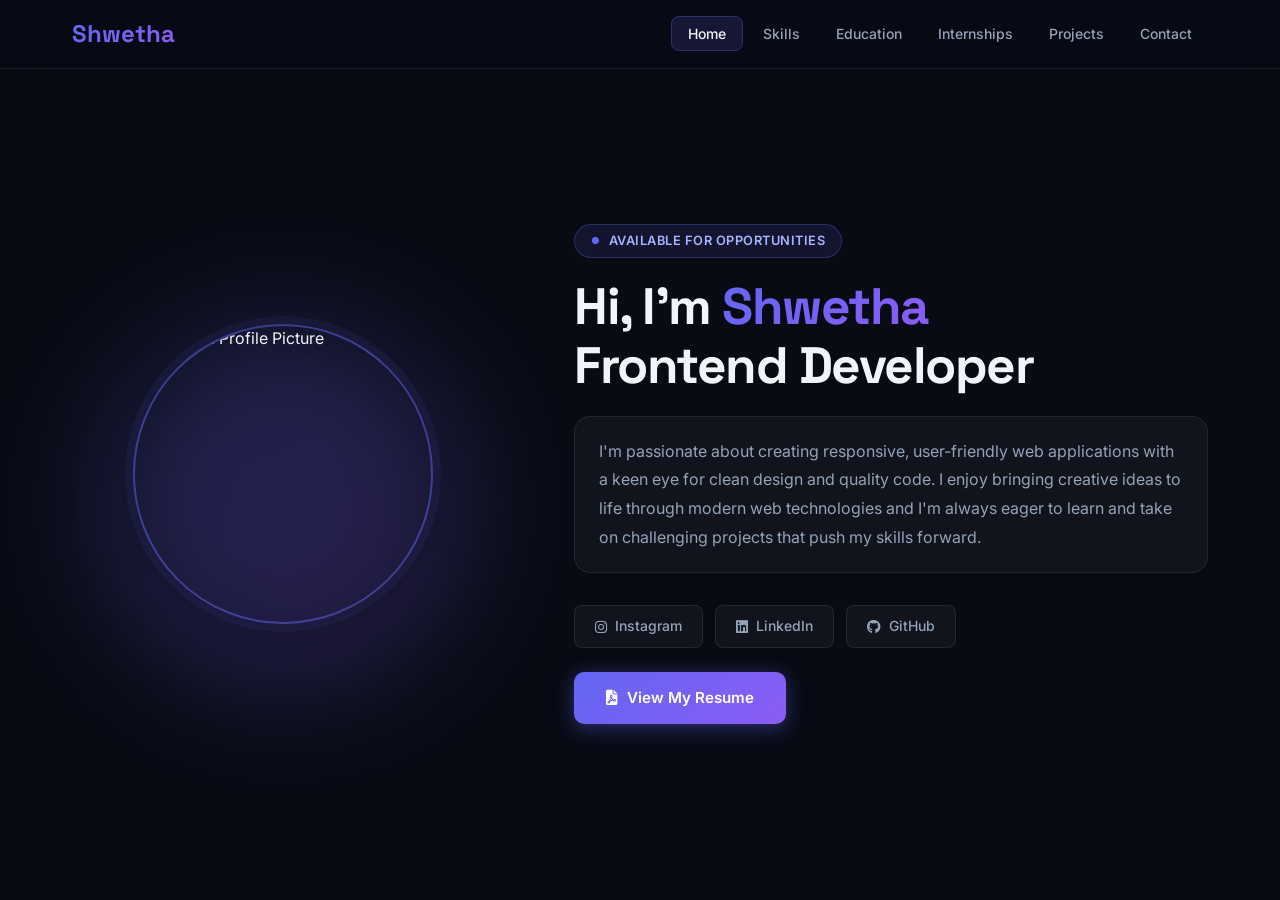
==== commit 5ef2a6cd: "Redesign: premium dark theme with glassmorphism and gradient accents" ====
--- a/index.html
+++ b/index.html
@@ -40,14 +40,15 @@
         <div class="home-content">
             <div class="profile-section">
                 <div class="profile-image">
-                    <img src="suz.jpeg" alt="Shwetha Profile Picture">
+                    <img src="C:\Users\Shwetha\OneDrive\Pictures\Shwetha.jpg" alt="Shwetha Profile Picture">
                 </div>
             </div>
             
             <div class="intro-section">
+                <div class="tag-line">Available for opportunities</div>
                 <h1 class="main-heading">
-                    Hi, It's <span class="highlight">Shwetha</span><br>
-                    I'm a <span class="highlight">Frontend Developer</span>
+                    Hi, I'm <span class="highlight">Shwetha</span><br>
+                    Frontend Developer
                 </h1>
                 <p class="intro-text">
                     I'm passionate about creating responsive, user-friendly web applications 
--- a/styles.css
+++ b/styles.css
@@ -1,1004 +1,701 @@
-/* Import Professional Font */
-@import url('https://fonts.googleapis.com/css2?family=Inter:wght@300;400;500;600;700&family=Playfair+Display:wght@600;700&display=swap');
-
-/* Reset and Base Styles */
-* {
-    margin: 0;
-    padding: 0;
-    box-sizing: border-box;
-}
+@import url('https://fonts.googleapis.com/css2?family=Inter:wght@300;400;500;600;700&family=Space+Grotesk:wght@400;500;600;700&display=swap');
+
+* { margin: 0; padding: 0; box-sizing: border-box; }
 
 :root {
-    --primary: #1e3a5f;
-    --accent: #2563eb;
-    --accent-light: #3b82f6;
-    --text-dark: #0f172a;
-    --text-muted: #64748b;
-    --text-light: #94a3b8;
-    --bg: #f8fafc;
-    --bg-card: #ffffff;
-    --border: #e2e8f0;
-    --shadow-sm: 0 1px 3px rgba(0,0,0,0.08);
-    --shadow-md: 0 4px 16px rgba(0,0,0,0.10);
-    --shadow-lg: 0 8px 32px rgba(0,0,0,0.12);
-    --radius: 12px;
-}
+    --bg: #080b14;
+    --bg2: #0d1120;
+    --bg3: #111827;
+    --glass: rgba(255,255,255,0.04);
+    --glass-border: rgba(255,255,255,0.08);
+    --accent: #6366f1;
+    --accent2: #8b5cf6;
+    --accent3: #06b6d4;
+    --grad: linear-gradient(135deg, #6366f1, #8b5cf6);
+    --grad2: linear-gradient(135deg, #06b6d4, #6366f1);
+    --text: #f1f5f9;
+    --text2: #94a3b8;
+    --text3: #64748b;
+    --radius: 16px;
+    --shadow: 0 8px 32px rgba(0,0,0,0.4);
+    --glow: 0 0 40px rgba(99,102,241,0.15);
+}
+
+html { scroll-behavior: smooth; }
 
 body {
     font-family: 'Inter', sans-serif;
+    background: var(--bg);
+    color: var(--text);
     line-height: 1.6;
-    color: var(--text-dark);
-    background: var(--bg);
     overflow-x: hidden;
 }
 
-/* Navigation */
+/* ── NAVBAR ── */
 .navbar {
-    background: rgba(255, 255, 255, 0.95);
-    backdrop-filter: blur(12px);
-    -webkit-backdrop-filter: blur(12px);
+    position: fixed; top: 0; width: 100%; z-index: 1000;
     padding: 0;
-    position: fixed;
-    top: 0;
-    width: 100%;
-    z-index: 1000;
-    border-bottom: 1px solid var(--border);
-    box-shadow: var(--shadow-sm);
+    background: rgba(8,11,20,0.8);
+    backdrop-filter: blur(20px);
+    -webkit-backdrop-filter: blur(20px);
+    border-bottom: 1px solid var(--glass-border);
 }
 
 .nav-container {
-    max-width: 1200px;
-    margin: 0 auto;
+    max-width: 1200px; margin: 0 auto;
     padding: 0 2rem;
-    display: flex;
-    justify-content: space-between;
-    align-items: center;
-    height: 64px;
+    display: flex; justify-content: space-between; align-items: center;
+    height: 68px;
 }
 
 .nav-logo a {
-    color: var(--primary);
+    font-family: 'Space Grotesk', sans-serif;
+    font-size: 1.5rem; font-weight: 700;
     text-decoration: none;
-    font-size: 1.4rem;
-    font-weight: 700;
-    font-family: 'Playfair Display', serif;
-    letter-spacing: -0.3px;
-}
-
-.nav-menu {
-    display: flex;
-    list-style: none;
-    gap: 0.25rem;
-}
+    background: var(--grad);
+    -webkit-background-clip: text;
+    -webkit-text-fill-color: transparent;
+    background-clip: text;
+}
+
+.nav-menu { display: flex; list-style: none; gap: 0.25rem; }
 
 .nav-link {
-    color: var(--text-muted);
+    color: var(--text2);
     text-decoration: none;
-    padding: 0.5rem 0.9rem;
+    padding: 0.5rem 1rem;
     border-radius: 8px;
-    transition: all 0.2s ease;
-    font-weight: 500;
-    font-size: 0.9rem;
-}
-
-.nav-link:hover {
-    color: var(--accent);
-    background: #eff6ff;
-}
+    font-size: 0.875rem; font-weight: 500;
+    transition: all 0.2s;
+    position: relative;
+}
+
+.nav-link:hover { color: var(--text); background: var(--glass); }
 
 .nav-link.active {
-    color: var(--accent);
-    background: #eff6ff;
-    font-weight: 600;
-}
-
-/* Home Page */
+    color: var(--text);
+    background: rgba(99,102,241,0.15);
+    border: 1px solid rgba(99,102,241,0.3);
+}
+
+/* ── HOME ── */
 .home-container {
     min-height: 100vh;
-    display: flex;
-    align-items: center;
+    display: flex; align-items: center;
     padding: 80px 2rem 2rem;
-    max-width: 1200px;
-    margin: 0 auto;
+    max-width: 1200px; margin: 0 auto;
+    position: relative;
 }
 
 .home-content {
     display: grid;
-    grid-template-columns: 1fr 1.6fr;
-    gap: 5rem;
-    align-items: center;
-    width: 100%;
-}
-
-.profile-section {
-    display: flex;
-    justify-content: center;
+    grid-template-columns: 1fr 1.5fr;
+    gap: 5rem; align-items: center; width: 100%;
+}
+
+.profile-section { display: flex; justify-content: center; position: relative; }
+
+/* glow ring behind photo */
+.profile-section::before {
+    content: '';
+    position: absolute;
+    width: 360px; height: 360px;
+    border-radius: 50%;
+    background: var(--grad);
+    filter: blur(60px);
+    opacity: 0.25;
+    animation: pulse-glow 4s ease-in-out infinite alternate;
+}
+
+@keyframes pulse-glow {
+    from { opacity: 0.15; transform: scale(0.95); }
+    to   { opacity: 0.35; transform: scale(1.05); }
 }
 
 .profile-image {
-    width: 320px;
-    height: 320px;
+    width: 300px; height: 300px;
     border-radius: 50%;
     overflow: hidden;
-    border: 4px solid var(--accent-light);
-    box-shadow: 0 0 0 8px rgba(37, 99, 235, 0.1), var(--shadow-lg);
-    position: relative;
-    transition: transform 0.3s ease;
-}
-
-.profile-image:hover {
-    transform: scale(1.03);
-}
-
-.profile-image img {
-    width: 100%;
-    height: 100%;
-    object-fit: cover;
-}
-
-.intro-section {
-    padding: 1rem 0;
-}
+    border: 2px solid rgba(99,102,241,0.5);
+    box-shadow: 0 0 0 8px rgba(99,102,241,0.08), var(--shadow);
+    position: relative; z-index: 1;
+    transition: transform 0.4s ease;
+}
+
+.profile-image:hover { transform: scale(1.04); }
+.profile-image img { width: 100%; height: 100%; object-fit: cover; }
+
+.intro-section { padding: 1rem 0; }
+
+.tag-line {
+    display: inline-flex; align-items: center; gap: 0.5rem;
+    background: rgba(99,102,241,0.12);
+    border: 1px solid rgba(99,102,241,0.3);
+    color: #a5b4fc;
+    padding: 0.35rem 1rem;
+    border-radius: 20px;
+    font-size: 0.8rem; font-weight: 600;
+    letter-spacing: 0.5px; text-transform: uppercase;
+    margin-bottom: 1.25rem;
+}
+
+.tag-line::before { content: '●'; color: #6366f1; font-size: 0.6rem; animation: blink 1.5s infinite; }
+@keyframes blink { 0%,100%{opacity:1} 50%{opacity:0.2} }
 
 .main-heading {
-    font-size: 3rem;
-    color: var(--text-dark);
+    font-family: 'Space Grotesk', sans-serif;
+    font-size: 3.2rem; font-weight: 700;
+    line-height: 1.15; letter-spacing: -1.5px;
     margin-bottom: 1.25rem;
-    line-height: 1.2;
-    font-weight: 700;
-    letter-spacing: -1px;
+    color: var(--text);
 }
 
 .main-heading .highlight {
-    color: var(--accent);
+    background: var(--grad);
+    -webkit-background-clip: text;
+    -webkit-text-fill-color: transparent;
+    background-clip: text;
 }
 
 .intro-text {
-    font-size: 1.05rem;
-    color: var(--text-muted);
-    margin-bottom: 2rem;
-    line-height: 1.8;
-    background: var(--bg-card);
-    padding: 1.5rem;
+    font-size: 1rem; color: var(--text2);
+    line-height: 1.8; margin-bottom: 2rem;
+    background: var(--glass);
+    border: 1px solid var(--glass-border);
+    padding: 1.25rem 1.5rem;
     border-radius: var(--radius);
-    border: 1px solid var(--border);
-    box-shadow: var(--shadow-sm);
-}
-
-.social-buttons {
-    display: flex;
-    gap: 0.75rem;
-    flex-wrap: wrap;
-    margin-bottom: 1.25rem;
-}
+    backdrop-filter: blur(10px);
+}
+
+.social-buttons { display: flex; gap: 0.75rem; flex-wrap: wrap; margin-bottom: 1.5rem; }
 
 .social-btn {
-    display: inline-flex;
-    align-items: center;
-    gap: 0.5rem;
-    padding: 0.65rem 1.4rem;
+    display: inline-flex; align-items: center; gap: 0.5rem;
+    padding: 0.6rem 1.25rem;
     text-decoration: none;
     border-radius: 8px;
-    font-weight: 500;
-    font-size: 0.9rem;
-    transition: all 0.2s ease;
-    color: var(--text-dark);
-    background: var(--bg-card);
-    border: 1.5px solid var(--border);
+    font-size: 0.875rem; font-weight: 500;
+    color: var(--text2);
+    background: var(--glass);
+    border: 1px solid var(--glass-border);
+    transition: all 0.25s;
 }
 
 .social-btn:hover {
-    border-color: var(--accent);
-    color: var(--accent);
-    background: #eff6ff;
+    color: var(--text);
+    border-color: rgba(99,102,241,0.5);
+    background: rgba(99,102,241,0.1);
     transform: translateY(-2px);
-    box-shadow: var(--shadow-md);
-}
-
-.social-btn i {
-    font-size: 1rem;
-}
-
-.resume-section {
-    margin-top: 0.5rem;
+    box-shadow: 0 8px 24px rgba(99,102,241,0.2);
 }
 
 .resume-btn {
-    display: inline-flex;
-    align-items: center;
-    gap: 0.5rem;
+    display: inline-flex; align-items: center; gap: 0.6rem;
     padding: 0.85rem 2rem;
-    background: var(--accent);
-    color: white;
-    text-decoration: none;
-    border-radius: 8px;
-    font-weight: 600;
-    font-size: 0.95rem;
-    transition: all 0.2s ease;
-    box-shadow: 0 4px 14px rgba(37, 99, 235, 0.3);
-}
-
-.resume-btn:hover {
-    background: var(--primary);
-    transform: translateY(-2px);
-    box-shadow: 0 6px 20px rgba(37, 99, 235, 0.4);
-}
-
-/* Page Container */
+    text-decoration: none; color: white;
+    font-weight: 600; font-size: 0.95rem;
+    border-radius: 10px;
+    background: var(--grad);
+    box-shadow: 0 4px 20px rgba(99,102,241,0.4);
+    transition: all 0.25s;
+    position: relative; overflow: hidden;
+}
+
+.resume-btn::before {
+    content: '';
+    position: absolute; inset: 0;
+    background: linear-gradient(135deg, #8b5cf6, #6366f1);
+    opacity: 0; transition: opacity 0.25s;
+}
+
+.resume-btn:hover { transform: translateY(-3px); box-shadow: 0 8px 30px rgba(99,102,241,0.5); }
+.resume-btn:hover::before { opacity: 1; }
+.resume-btn i, .resume-btn span { position: relative; z-index: 1; }
+
+/* ── PAGE CONTAINER ── */
 .page-container {
     min-height: 100vh;
     padding: 90px 2rem 3rem;
-    max-width: 1200px;
-    margin: 0 auto;
+    max-width: 1200px; margin: 0 auto;
 }
 
 .page-content {
-    background: var(--bg-card);
+    background: var(--bg2);
+    border: 1px solid var(--glass-border);
     padding: 3rem;
-    border-radius: 16px;
-    box-shadow: var(--shadow-md);
-    border: 1px solid var(--border);
+    border-radius: 20px;
+    box-shadow: var(--shadow), var(--glow);
 }
 
 .page-title {
-    font-size: 2.4rem;
-    color: var(--text-dark);
-    margin-bottom: 2.5rem;
-    font-family: 'Playfair Display', serif;
-    font-weight: 700;
+    font-family: 'Space Grotesk', sans-serif;
+    font-size: 2.5rem; font-weight: 700;
     text-align: center;
+    margin-bottom: 3rem;
+    background: var(--grad);
+    -webkit-background-clip: text;
+    -webkit-text-fill-color: transparent;
+    background-clip: text;
     position: relative;
-    padding-bottom: 1rem;
 }
 
 .page-title::after {
     content: '';
-    position: absolute;
-    bottom: 0;
-    left: 50%;
-    transform: translateX(-50%);
-    width: 60px;
-    height: 3px;
-    background: var(--accent);
+    display: block;
+    width: 60px; height: 3px;
+    background: var(--grad);
     border-radius: 2px;
-}
-
-/* Skills Page */
-.skills-container {
-    display: grid;
-    gap: 2.5rem;
-    margin-top: 1rem;
-}
+    margin: 0.75rem auto 0;
+    border-radius: 2px;
+}
+
+/* ── SKILLS ── */
+.skills-container { display: grid; gap: 2.5rem; }
 
 .skills-category h2 {
-    color: var(--primary);
+    display: flex; align-items: center; gap: 0.6rem;
+    font-size: 1.1rem; font-weight: 600;
+    color: var(--text2);
+    text-transform: uppercase; letter-spacing: 1px;
     margin-bottom: 1.25rem;
-    display: flex;
-    align-items: center;
-    gap: 0.6rem;
-    font-size: 1.2rem;
-    font-weight: 600;
     padding-bottom: 0.75rem;
-    border-bottom: 2px solid var(--border);
-}
-
-.skills-category i {
-    color: var(--accent);
-    font-size: 1.1rem;
-}
+    border-bottom: 1px solid var(--glass-border);
+}
+
+.skills-category i { color: var(--accent); }
 
 .skills-grid {
     display: grid;
-    grid-template-columns: repeat(auto-fill, minmax(160px, 1fr));
+    grid-template-columns: repeat(auto-fill, minmax(150px, 1fr));
     gap: 1rem;
 }
 
 .skill-item {
-    background: var(--bg);
+    background: var(--glass);
+    border: 1px solid var(--glass-border);
     padding: 1.5rem 1rem;
     border-radius: var(--radius);
     text-align: center;
-    transition: all 0.25s ease;
-    border: 1.5px solid var(--border);
     cursor: default;
-}
-
-.skill-item:hover {
-    transform: translateY(-4px);
-    border-color: var(--accent-light);
-    box-shadow: var(--shadow-md);
-    background: #eff6ff;
-}
+    transition: all 0.3s;
+    position: relative; overflow: hidden;
+}
+
+.skill-item::before {
+    content: '';
+    position: absolute; inset: 0;
+    background: var(--grad);
+    opacity: 0; transition: opacity 0.3s;
+    border-radius: var(--radius);
+}
+
+.skill-item:hover { transform: translateY(-6px); border-color: rgba(99,102,241,0.4); box-shadow: 0 12px 30px rgba(99,102,241,0.2); }
+.skill-item:hover::before { opacity: 0.06; }
 
 .skill-item i {
-    font-size: 2.2rem;
-    color: var(--accent);
-    margin-bottom: 0.75rem;
-    display: block;
-    transition: transform 0.25s ease;
-}
-
-.skill-item:hover i {
-    transform: scale(1.15);
-}
+    font-size: 2.2rem; color: var(--accent);
+    margin-bottom: 0.75rem; display: block;
+    transition: transform 0.3s;
+    position: relative; z-index: 1;
+}
+
+.skill-item:hover i { transform: scale(1.2); color: #a5b4fc; }
 
 .skill-item span {
-    font-weight: 500;
-    color: var(--text-dark);
-    font-size: 0.875rem;
-}
-
-/* Education Page */
-.education-timeline {
-    margin-top: 1rem;
-}
+    font-size: 0.82rem; font-weight: 500; color: var(--text2);
+    position: relative; z-index: 1;
+}
+
+/* ── EDUCATION ── */
+.education-timeline { margin-top: 1rem; }
 
 .education-item {
     display: grid;
-    grid-template-columns: 260px 1fr;
+    grid-template-columns: 240px 1fr;
     gap: 2rem;
-    margin-bottom: 2rem;
+    margin-bottom: 1.5rem;
     padding: 2rem;
-    background: var(--bg);
+    background: var(--glass);
+    border: 1px solid var(--glass-border);
     border-radius: var(--radius);
-    border: 1.5px solid var(--border);
-    transition: box-shadow 0.25s ease;
+    transition: all 0.3s;
+    position: relative; overflow: hidden;
+}
+
+.education-item::before {
+    content: '';
+    position: absolute; left: 0; top: 0; bottom: 0;
+    width: 3px;
+    background: var(--grad);
+    border-radius: 3px 0 0 3px;
 }
 
 .education-item:hover {
-    box-shadow: var(--shadow-md);
-    border-color: var(--accent-light);
+    border-color: rgba(99,102,241,0.3);
+    box-shadow: var(--glow);
+    transform: translateX(4px);
 }
 
 .education-image img {
-    width: 100%;
-    height: 180px;
-    object-fit: cover;
-    border-radius: 8px;
-    border: 1px solid var(--border);
+    width: 100%; height: 160px;
+    object-fit: cover; border-radius: 10px;
+    border: 1px solid var(--glass-border);
+    filter: brightness(0.85) saturate(1.1);
 }
 
 .education-details h2 {
-    color: var(--primary);
-    margin-bottom: 0.4rem;
-    display: flex;
-    align-items: center;
-    gap: 0.5rem;
-    font-size: 1.2rem;
-    font-weight: 600;
-}
-
-.education-details h2 i {
-    color: var(--accent);
-}
-
-.education-details h3 {
-    color: var(--accent);
-    margin-bottom: 0.4rem;
-    font-size: 1rem;
-    font-weight: 500;
-}
-
-.institution {
-    font-weight: 600;
-    color: var(--text-dark);
-    margin-bottom: 0.25rem;
-    font-size: 0.95rem;
-}
+    font-size: 1.15rem; font-weight: 600; color: var(--text);
+    display: flex; align-items: center; gap: 0.5rem;
+    margin-bottom: 0.35rem;
+}
+
+.education-details h2 i { color: var(--accent); }
+.education-details h3 { color: #a5b4fc; font-size: 0.95rem; font-weight: 500; margin-bottom: 0.4rem; }
+
+.institution { font-weight: 600; color: var(--text2); font-size: 0.9rem; margin-bottom: 0.4rem; }
 
 .duration {
-    color: white;
-    font-size: 0.8rem;
-    margin-bottom: 1rem;
-    background: var(--accent);
+    display: inline-block;
+    background: rgba(99,102,241,0.15);
+    border: 1px solid rgba(99,102,241,0.3);
+    color: #a5b4fc;
     padding: 0.25rem 0.75rem;
     border-radius: 20px;
-    display: inline-block;
-    font-weight: 500;
-}
-
-.description {
-    color: var(--text-muted);
-    line-height: 1.7;
-    margin-bottom: 1rem;
-    font-size: 0.95rem;
-}
-
-.achievements h4 {
-    color: var(--text-dark);
-    margin-bottom: 0.5rem;
-    font-weight: 600;
-    font-size: 0.9rem;
-}
-
-.achievements ul {
-    color: var(--text-muted);
-    padding-left: 1.25rem;
-    font-size: 0.9rem;
-}
-
-.achievements li {
-    margin-bottom: 0.3rem;
-}
+    font-size: 0.78rem; font-weight: 500;
+    margin-bottom: 0.85rem;
+}
+
+.description { color: var(--text2); font-size: 0.9rem; line-height: 1.7; margin-bottom: 0.85rem; }
+
+.achievements h4 { color: var(--text); font-size: 0.85rem; font-weight: 600; margin-bottom: 0.4rem; }
+.achievements ul { color: var(--text2); padding-left: 1.2rem; font-size: 0.875rem; }
+.achievements li { margin-bottom: 0.25rem; }
 
 /* Certifications */
-.certifications {
-    margin-top: 3rem;
-    padding-top: 2rem;
-    border-top: 2px solid var(--border);
-}
+.certifications { margin-top: 3rem; padding-top: 2rem; border-top: 1px solid var(--glass-border); }
 
 .certifications h2 {
-    color: var(--primary);
-    margin-bottom: 1.5rem;
-    display: flex;
-    align-items: center;
-    gap: 0.5rem;
-    font-size: 1.3rem;
-    font-weight: 600;
-}
-
-.certifications > h2 i {
-    color: var(--accent);
-}
+    display: flex; align-items: center; gap: 0.5rem;
+    font-size: 1.3rem; font-weight: 600;
+    color: var(--text); margin-bottom: 1.5rem;
+}
+
+.certifications > h2 i { color: var(--accent); }
 
 .cert-grid {
     display: grid;
-    grid-template-columns: repeat(auto-fill, minmax(240px, 1fr));
+    grid-template-columns: repeat(auto-fill, minmax(220px, 1fr));
     gap: 1rem;
 }
 
 .cert-item {
-    background: var(--bg);
+    background: var(--glass);
+    border: 1px solid var(--glass-border);
     padding: 1.25rem;
     border-radius: var(--radius);
-    border: 1.5px solid var(--border);
-    transition: all 0.25s ease;
+    transition: all 0.25s;
 }
 
 .cert-item:hover {
-    border-color: var(--accent-light);
-    box-shadow: var(--shadow-sm);
-    transform: translateY(-2px);
-}
-
-.cert-item h3 {
-    color: var(--text-dark);
-    margin-bottom: 0.4rem;
-    font-size: 0.95rem;
-    font-weight: 600;
-}
-
-.cert-item p {
-    color: var(--text-muted);
-    font-size: 0.85rem;
-}
-
-/* Experience Page */
-.experience-timeline {
-    margin-top: 1rem;
-}
+    border-color: rgba(99,102,241,0.4);
+    transform: translateY(-3px);
+    box-shadow: 0 8px 24px rgba(99,102,241,0.15);
+}
+
+.cert-item h3 { color: var(--text); font-size: 0.9rem; font-weight: 600; margin-bottom: 0.35rem; }
+.cert-item p { color: var(--text3); font-size: 0.82rem; }
+
+/* ── EXPERIENCE ── */
+.experience-timeline { margin-top: 1rem; }
 
 .experience-item {
-    background: var(--bg);
+    background: var(--glass);
+    border: 1px solid var(--glass-border);
+    border-left: 3px solid transparent;
+    border-image: var(--grad) 1;
     padding: 2rem;
     border-radius: var(--radius);
     margin-bottom: 1.5rem;
-    border: 1.5px solid var(--border);
-    border-left: 4px solid var(--accent);
-    transition: box-shadow 0.25s ease;
+    transition: all 0.3s;
+    position: relative;
 }
 
 .experience-item:hover {
-    box-shadow: var(--shadow-md);
+    border-color: rgba(99,102,241,0.4);
+    box-shadow: var(--glow);
 }
 
 .experience-header {
-    display: flex;
-    justify-content: space-between;
-    align-items: center;
-    margin-bottom: 0.5rem;
-    flex-wrap: wrap;
-    gap: 0.5rem;
+    display: flex; justify-content: space-between;
+    align-items: center; flex-wrap: wrap;
+    gap: 0.5rem; margin-bottom: 0.5rem;
 }
 
 .experience-header h2 {
-    color: var(--primary);
-    display: flex;
-    align-items: center;
-    gap: 0.5rem;
-    font-size: 1.1rem;
-    font-weight: 600;
-}
-
-.experience-header i {
-    color: var(--accent);
-}
-
-.experience-item h3 {
-    color: var(--accent);
-    margin-bottom: 0.25rem;
-    font-size: 0.95rem;
-    font-weight: 500;
-}
-
-.location {
-    color: var(--text-muted);
-    margin-bottom: 1rem;
-    font-size: 0.9rem;
-}
-
-.experience-description p {
-    color: var(--text-muted);
-    line-height: 1.7;
-    margin-bottom: 0.75rem;
-    font-size: 0.95rem;
-}
-
-.experience-description h4 {
-    color: var(--text-dark);
-    margin: 1rem 0 0.5rem 0;
-    font-weight: 600;
-    font-size: 0.9rem;
-}
-
-.experience-description ul {
-    color: var(--text-muted);
-    padding-left: 1.25rem;
-    margin-bottom: 1rem;
-    font-size: 0.9rem;
-}
-
-.tech-tags {
-    display: flex;
-    flex-wrap: wrap;
-    gap: 0.5rem;
-    margin-top: 0.5rem;
-}
-
+    display: flex; align-items: center; gap: 0.5rem;
+    font-size: 1.1rem; font-weight: 600; color: var(--text);
+}
+
+.experience-header i { color: var(--accent); }
+
+.experience-item h3 { color: #a5b4fc; font-size: 0.9rem; font-weight: 500; margin-bottom: 0.25rem; }
+.location { color: var(--text3); font-size: 0.875rem; margin-bottom: 1rem; }
+
+.experience-description p { color: var(--text2); line-height: 1.7; font-size: 0.92rem; margin-bottom: 0.75rem; }
+.experience-description h4 { color: var(--text); font-size: 0.875rem; font-weight: 600; margin: 0.75rem 0 0.4rem; }
+.experience-description ul { color: var(--text2); padding-left: 1.2rem; font-size: 0.875rem; margin-bottom: 0.75rem; }
+
+.tech-tags { display: flex; flex-wrap: wrap; gap: 0.5rem; margin-top: 0.5rem; }
 .tech-tags span {
-    background: #eff6ff;
-    color: var(--accent);
-    padding: 0.3rem 0.75rem;
+    background: rgba(99,102,241,0.1);
+    border: 1px solid rgba(99,102,241,0.25);
+    color: #a5b4fc;
+    padding: 0.25rem 0.75rem;
     border-radius: 20px;
-    font-size: 0.8rem;
-    font-weight: 500;
-    border: 1px solid #bfdbfe;
-}
-
-/* Projects Section in Experience */
-.projects-section {
-    margin-top: 3rem;
-    padding-top: 2rem;
-    border-top: 2px solid var(--border);
-}
+    font-size: 0.78rem; font-weight: 500;
+}
+
+/* Projects in Experience */
+.projects-section { margin-top: 3rem; padding-top: 2rem; border-top: 1px solid var(--glass-border); }
 
 .projects-section h2 {
-    color: var(--primary);
-    margin-bottom: 1.5rem;
-    display: flex;
-    align-items: center;
-    gap: 0.5rem;
-    font-size: 1.3rem;
-    font-weight: 600;
-}
-
-.projects-section i {
-    color: var(--accent);
-}
+    display: flex; align-items: center; gap: 0.5rem;
+    font-size: 1.3rem; font-weight: 600;
+    color: var(--text); margin-bottom: 1.5rem;
+}
+
+.projects-section i { color: var(--accent); }
 
 .projects-grid {
     display: grid;
-    grid-template-columns: repeat(auto-fill, minmax(280px, 1fr));
+    grid-template-columns: repeat(auto-fill, minmax(260px, 1fr));
     gap: 1.25rem;
 }
 
-.project-item {
-    background: var(--bg);
+.projects-grid .project-item {
+    background: var(--glass);
+    border: 1px solid var(--glass-border);
     padding: 1.5rem;
     border-radius: var(--radius);
-    border: 1.5px solid var(--border);
-    transition: all 0.25s ease;
-}
-
-.project-item:hover {
-    border-color: var(--accent-light);
-    transform: translateY(-2px);
-    box-shadow: var(--shadow-md);
-}
-
-.project-item h3 {
-    color: var(--text-dark);
-    margin-bottom: 0.5rem;
-    font-size: 1rem;
-    font-weight: 600;
-}
-
-.project-item p {
-    color: var(--text-muted);
-    margin-bottom: 1rem;
-    font-size: 0.9rem;
-    line-height: 1.6;
-}
-
-.project-tech {
-    display: flex;
-    flex-wrap: wrap;
-    gap: 0.4rem;
-}
-
+    transition: all 0.3s;
+}
+
+.projects-grid .project-item:hover {
+    border-color: rgba(99,102,241,0.4);
+    transform: translateY(-4px);
+    box-shadow: var(--glow);
+}
+
+.projects-grid .project-item h3 { color: var(--text); font-size: 1rem; font-weight: 600; margin-bottom: 0.5rem; }
+.projects-grid .project-item p { color: var(--text2); font-size: 0.875rem; line-height: 1.6; margin-bottom: 1rem; }
+
+.project-tech { display: flex; flex-wrap: wrap; gap: 0.4rem; }
 .project-tech span {
-    background: #f1f5f9;
-    color: var(--accent);
+    background: rgba(6,182,212,0.1);
+    border: 1px solid rgba(6,182,212,0.25);
+    color: #67e8f9;
     padding: 0.2rem 0.6rem;
-    border-radius: 6px;
-    font-size: 0.78rem;
-    font-weight: 500;
-    border: 1px solid var(--border);
-}
-
-/* Projects Page */
-.projects-container {
-    display: grid;
-    gap: 2rem;
-    margin-top: 1rem;
-}
+    border-radius: 6px; font-size: 0.75rem; font-weight: 500;
+}
+
+/* ── PROJECTS PAGE ── */
+.projects-container { display: grid; gap: 2rem; }
 
 .projects-container .project-item {
     display: grid;
     grid-template-columns: 280px 1fr;
-    gap: 2rem;
-    align-items: start;
-    padding: 1.75rem;
-    background: var(--bg);
+    gap: 2rem; align-items: start;
+    background: var(--glass);
+    border: 1px solid var(--glass-border);
+    border-radius: 20px;
+    padding: 0;
+    overflow: hidden;
+    transition: all 0.35s;
+}
+
+.projects-container .project-item:hover {
+    border-color: rgba(99,102,241,0.4);
+    box-shadow: 0 20px 60px rgba(0,0,0,0.4), var(--glow);
+    transform: translateY(-6px);
+}
+
+.project-image { overflow: hidden; height: 100%; min-height: 200px; }
+.project-img {
+    width: 100%; height: 100%;
+    min-height: 200px;
+    object-fit: cover; display: block;
+    transition: transform 0.4s ease;
+}
+
+.projects-container .project-item:hover .project-img { transform: scale(1.06); }
+
+.project-content { padding: 2rem 2rem 2rem 0; }
+
+.project-title {
+    font-family: 'Space Grotesk', sans-serif;
+    font-size: 1.4rem; font-weight: 700;
+    color: var(--text); margin-bottom: 0.75rem;
+}
+
+.project-description { color: var(--text2); line-height: 1.75; font-size: 0.9rem; margin-bottom: 1.5rem; }
+
+.project-buttons { display: flex; gap: 0.75rem; margin-bottom: 1.5rem; }
+
+.project-btn {
+    display: inline-flex; align-items: center; gap: 0.4rem;
+    padding: 0.6rem 1.25rem;
+    border: none; border-radius: 8px;
+    font-size: 0.875rem; font-weight: 600;
+    cursor: pointer; transition: all 0.25s;
+    font-family: 'Inter', sans-serif;
+}
+
+.live-btn {
+    background: var(--grad); color: white;
+    box-shadow: 0 4px 14px rgba(99,102,241,0.35);
+}
+
+.live-btn:hover { transform: translateY(-2px); box-shadow: 0 8px 24px rgba(99,102,241,0.5); }
+
+.code-btn {
+    background: var(--glass); color: var(--text2);
+    border: 1px solid var(--glass-border);
+}
+
+.code-btn:hover { border-color: rgba(99,102,241,0.5); color: var(--text); transform: translateY(-2px); }
+
+.tech-stack h4 { color: var(--text2); font-size: 0.8rem; font-weight: 600; margin-bottom: 0.5rem; text-transform: uppercase; letter-spacing: 0.5px; }
+
+.tech-tag {
+    background: rgba(99,102,241,0.1);
+    border: 1px solid rgba(99,102,241,0.25);
+    color: #a5b4fc;
+    padding: 0.3rem 0.75rem;
+    border-radius: 20px; font-size: 0.78rem; font-weight: 500;
+}
+
+/* ── CONTACT ── */
+.contact-container {
+    display: grid; grid-template-columns: 1fr 1fr;
+    gap: 3rem; margin-top: 1rem;
+}
+
+.contact-info h2 {
+    font-size: 1.3rem; font-weight: 600;
+    color: var(--text); margin-bottom: 0.75rem;
+}
+
+.contact-intro { color: var(--text2); line-height: 1.7; font-size: 0.95rem; margin-bottom: 2rem; }
+
+.contact-details { margin-bottom: 2rem; }
+
+.contact-item {
+    display: flex; align-items: flex-start; gap: 1rem;
+    padding: 1rem 1.25rem; margin-bottom: 1rem;
+    background: var(--glass);
+    border: 1px solid var(--glass-border);
     border-radius: var(--radius);
-    border: 1.5px solid var(--border);
-    transition: all 0.25s ease;
-}
-
-.projects-container .project-item:hover {
-    border-color: var(--accent-light);
-    box-shadow: var(--shadow-md);
-    transform: translateY(-3px);
-}
-
-.project-image {
-    border-radius: 8px;
-    overflow: hidden;
-    border: 1px solid var(--border);
-}
-
-.project-img {
-    width: 100%;
-    height: 180px;
-    object-fit: cover;
-    display: block;
-    transition: transform 0.3s ease;
-}
-
-.projects-container .project-item:hover .project-img {
-    transform: scale(1.03);
-}
-
-.project-title {
-    font-size: 1.3rem;
-    color: var(--primary);
-    margin-bottom: 0.75rem;
-    font-weight: 700;
-}
-
-.project-description {
-    color: var(--text-muted);
-    line-height: 1.7;
-    margin-bottom: 1.25rem;
-    font-size: 0.92rem;
-}
-
-.project-buttons {
-    display: flex;
-    gap: 0.75rem;
-    margin-bottom: 1.25rem;
-}
-
-.project-btn {
-    display: inline-flex;
-    align-items: center;
-    gap: 0.4rem;
-    padding: 0.6rem 1.25rem;
-    border: none;
-    border-radius: 8px;
-    font-size: 0.875rem;
-    font-weight: 600;
-    cursor: pointer;
-    transition: all 0.2s ease;
-    font-family: 'Inter', sans-serif;
-}
-
-.live-btn {
-    background: var(--accent);
-    color: white;
-}
-
-.live-btn:hover {
-    background: var(--primary);
-    transform: translateY(-2px);
-    box-shadow: 0 4px 12px rgba(37, 99, 235, 0.3);
-}
-
-.code-btn {
-    background: var(--bg-card);
-    color: var(--text-dark);
-    border: 1.5px solid var(--border);
-}
-
-.code-btn:hover {
-    border-color: var(--accent);
-    color: var(--accent);
-    transform: translateY(-2px);
-}
-
-.tech-stack h4 {
-    color: var(--text-dark);
-    margin-bottom: 0.5rem;
-    font-size: 0.875rem;
-    font-weight: 600;
-}
-
-.tech-tag {
-    background: #eff6ff;
-    color: var(--accent);
-    padding: 0.3rem 0.75rem;
-    border-radius: 20px;
-    font-size: 0.8rem;
-    font-weight: 500;
-    border: 1px solid #bfdbfe;
-}
-
-/* Contact Page */
-.contact-container {
-    display: grid;
-    grid-template-columns: 1fr 1fr;
-    gap: 3rem;
-    margin-top: 1rem;
-}
-
-.contact-info h2 {
-    color: var(--primary);
-    margin-bottom: 0.75rem;
-    font-size: 1.3rem;
-    font-weight: 600;
-}
-
-.contact-intro {
-    color: var(--text-muted);
-    line-height: 1.7;
-    margin-bottom: 2rem;
-    font-size: 0.95rem;
-}
-
-.contact-details {
-    margin-bottom: 2rem;
-}
-
-.contact-item {
-    display: flex;
-    align-items: flex-start;
-    gap: 1rem;
-    margin-bottom: 1.25rem;
-    padding: 1rem 1.25rem;
-    background: var(--bg);
-    border-radius: var(--radius);
-    border: 1.5px solid var(--border);
-    transition: border-color 0.2s ease;
-}
-
-.contact-item:hover {
-    border-color: var(--accent-light);
-}
-
-.contact-item i {
-    font-size: 1.3rem;
-    color: var(--accent);
-    margin-top: 0.1rem;
-}
-
-.contact-text h3 {
-    color: var(--text-dark);
-    margin-bottom: 0.2rem;
-    font-size: 0.9rem;
-    font-weight: 600;
-}
-
-.contact-text p {
-    color: var(--text-muted);
-    margin-bottom: 0.35rem;
-    font-size: 0.9rem;
-}
-
-.contact-link {
-    color: var(--accent);
-    text-decoration: none;
-    font-weight: 500;
-    font-size: 0.875rem;
-}
-
-.contact-link:hover {
-    text-decoration: underline;
-}
-
-.social-links h3 {
-    color: var(--text-dark);
-    margin-bottom: 1rem;
-    font-weight: 600;
-    font-size: 0.95rem;
-}
-
-.social-icons {
-    display: flex;
-    gap: 0.75rem;
-}
+    transition: all 0.25s;
+}
+
+.contact-item:hover { border-color: rgba(99,102,241,0.35); box-shadow: var(--glow); }
+.contact-item i { font-size: 1.2rem; color: var(--accent); margin-top: 0.15rem; }
+.contact-text h3 { color: var(--text); font-size: 0.875rem; font-weight: 600; margin-bottom: 0.2rem; }
+.contact-text p { color: var(--text2); font-size: 0.875rem; margin-bottom: 0.3rem; }
+
+.contact-link { color: var(--accent); text-decoration: none; font-size: 0.85rem; font-weight: 500; }
+.contact-link:hover { color: #a5b4fc; text-decoration: underline; }
+
+.social-links h3 { color: var(--text); font-weight: 600; font-size: 0.95rem; margin-bottom: 1rem; }
+
+.social-icons { display: flex; gap: 0.75rem; }
 
 .social-icon {
-    display: flex;
-    align-items: center;
-    justify-content: center;
-    width: 44px;
-    height: 44px;
-    border-radius: 10px;
-    color: white;
-    text-decoration: none;
-    transition: all 0.25s ease;
-    font-size: 1rem;
-}
-
-.social-icon:hover {
-    transform: translateY(-3px);
-    box-shadow: var(--shadow-md);
-}
-
+    display: flex; align-items: center; justify-content: center;
+    width: 46px; height: 46px; border-radius: 12px;
+    color: white; text-decoration: none;
+    font-size: 1.1rem;
+    transition: all 0.25s;
+    border: 1px solid var(--glass-border);
+}
+
+.social-icon:hover { transform: translateY(-4px); box-shadow: 0 8px 20px rgba(0,0,0,0.4); }
 .social-icon.linkedin { background: #0077b5; }
 .social-icon.github { background: #24292e; }
-.social-icon.instagram { background: linear-gradient(45deg, #f09433, #e6683c, #dc2743, #cc2366, #bc1888); }
+.social-icon.instagram { background: linear-gradient(45deg,#f09433,#e6683c,#dc2743,#cc2366,#bc1888); }
 .social-icon.twitter { background: #1da1f2; }
 
-/* Contact Form */
-.contact-form h2 {
-    color: var(--primary);
-    margin-bottom: 1.5rem;
-    font-size: 1.3rem;
-    font-weight: 600;
-}
-
-.form-group {
-    margin-bottom: 1.25rem;
-}
-
-.form-group label {
-    display: block;
-    color: var(--text-dark);
-    margin-bottom: 0.4rem;
-    font-weight: 500;
-    font-size: 0.875rem;
-}
+.contact-form h2 { font-size: 1.3rem; font-weight: 600; color: var(--text); margin-bottom: 1.5rem; }
+
+.form-group { margin-bottom: 1.25rem; }
+.form-group label { display: block; color: var(--text2); font-size: 0.85rem; font-weight: 500; margin-bottom: 0.4rem; }
 
 .form-group input,
 .form-group textarea {
     width: 100%;
-    padding: 0.75rem 1rem;
-    border: 1.5px solid var(--border);
-    border-radius: 8px;
+    padding: 0.8rem 1rem;
+    background: var(--glass);
+    border: 1px solid var(--glass-border);
+    border-radius: 10px;
+    color: var(--text);
     font-size: 0.95rem;
     font-family: 'Inter', sans-serif;
-    transition: border-color 0.2s ease, box-shadow 0.2s ease;
-    background: var(--bg);
-    color: var(--text-dark);
-}
+    transition: all 0.2s;
+}
+
+.form-group input::placeholder,
+.form-group textarea::placeholder { color: var(--text3); }
 
 .form-group input:focus,
 .form-group textarea:focus {
     outline: none;
-    border-color: var(--accent);
-    box-shadow: 0 0 0 3px rgba(37, 99, 235, 0.1);
-    background: white;
+    border-color: rgba(99,102,241,0.6);
+    background: rgba(99,102,241,0.06);
+    box-shadow: 0 0 0 3px rgba(99,102,241,0.1);
 }
 
 .submit-btn {
-    background: var(--accent);
-    color: white;
-    padding: 0.85rem 2rem;
-    border: none;
-    border-radius: 8px;
-    font-size: 0.95rem;
-    font-family: 'Inter', sans-serif;
-    font-weight: 600;
+    background: var(--grad); color: white;
+    padding: 0.85rem 2rem; border: none;
+    border-radius: 10px; font-size: 0.95rem;
+    font-family: 'Inter', sans-serif; font-weight: 600;
     cursor: pointer;
-    display: inline-flex;
-    align-items: center;
-    gap: 0.5rem;
-    transition: all 0.2s ease;
-    box-shadow: 0 4px 12px rgba(37, 99, 235, 0.25);
+    display: inline-flex; align-items: center; gap: 0.5rem;
+    transition: all 0.25s;
+    box-shadow: 0 4px 20px rgba(99,102,241,0.35);
 }
 
 .submit-btn:hover {
-    background: var(--primary);
     transform: translateY(-2px);
-    box-shadow: 0 6px 18px rgba(37, 99, 235, 0.35);
-}
-
-/* Remove Stranger Things effects */
+    box-shadow: 0 8px 30px rgba(99,102,241,0.5);
+}
+
+/* ── MISC ── */
 .glow, .flicker, .glitch { all: unset; }
-
-/* Particles hidden */
 .particles { display: none; }
-
-/* Responsive Design */
+.matrix-bg, .floating-particle { display: none !important; }
+
+/* ── RESPONSIVE ── */
 @media (max-width: 900px) {
-    .home-content {
-        grid-template-columns: 1fr;
-        gap: 2.5rem;
-        text-align: center;
-    }
-
-    .profile-image {
-        width: 220px;
-        height: 220px;
-        margin: 0 auto;
-    }
-
-    .social-buttons {
-        justify-content: center;
-    }
-
-    .resume-section {
-        text-align: center;
-    }
-
-    .projects-container .project-item {
-        grid-template-columns: 1fr;
-    }
+    .home-content { grid-template-columns: 1fr; gap: 2.5rem; text-align: center; }
+    .profile-section::before { width: 260px; height: 260px; }
+    .profile-image { width: 220px; height: 220px; margin: 0 auto; }
+    .social-buttons { justify-content: center; }
+    .resume-section { text-align: center; }
+    .tag-line { margin: 0 auto 1.25rem; }
+    .projects-container .project-item { grid-template-columns: 1fr; }
+    .project-image { min-height: 200px; }
+    .project-content { padding: 1.5rem; }
 }
 
 @media (max-width: 768px) {
-    .nav-container {
-        flex-direction: column;
-        height: auto;
-        padding: 1rem;
-        gap: 0.5rem;
-    }
-
-    .nav-menu {
-        flex-wrap: wrap;
-        justify-content: center;
-        gap: 0.25rem;
-    }
-
-    .main-heading {
-        font-size: 2.2rem;
-    }
-
-    .page-content {
-        padding: 1.75rem 1.25rem;
-    }
-
-    .page-title {
-        font-size: 1.9rem;
-    }
-
-    .contact-container {
-        grid-template-columns: 1fr;
-        gap: 2rem;
-    }
-
-    .education-item {
-        grid-template-columns: 1fr;
-    }
-
-    .experience-header {
-        flex-direction: column;
-        align-items: flex-start;
-    }
-
-    .skills-grid {
-        grid-template-columns: repeat(auto-fill, minmax(130px, 1fr));
-    }
-}
+    .nav-container { flex-direction: column; height: auto; padding: 0.75rem 1rem; gap: 0.5rem; }
+    .nav-menu { flex-wrap: wrap; justify-content: center; }
+    .main-heading { font-size: 2.2rem; }
+    .page-content { padding: 1.75rem 1.25rem; }
+    .page-title { font-size: 2rem; }
+    .contact-container { grid-template-columns: 1fr; gap: 2rem; }
+    .education-item { grid-template-columns: 1fr; }
+    .experience-header { flex-direction: column; align-items: flex-start; }
+    .skills-grid { grid-template-columns: repeat(auto-fill, minmax(120px, 1fr)); }
+}
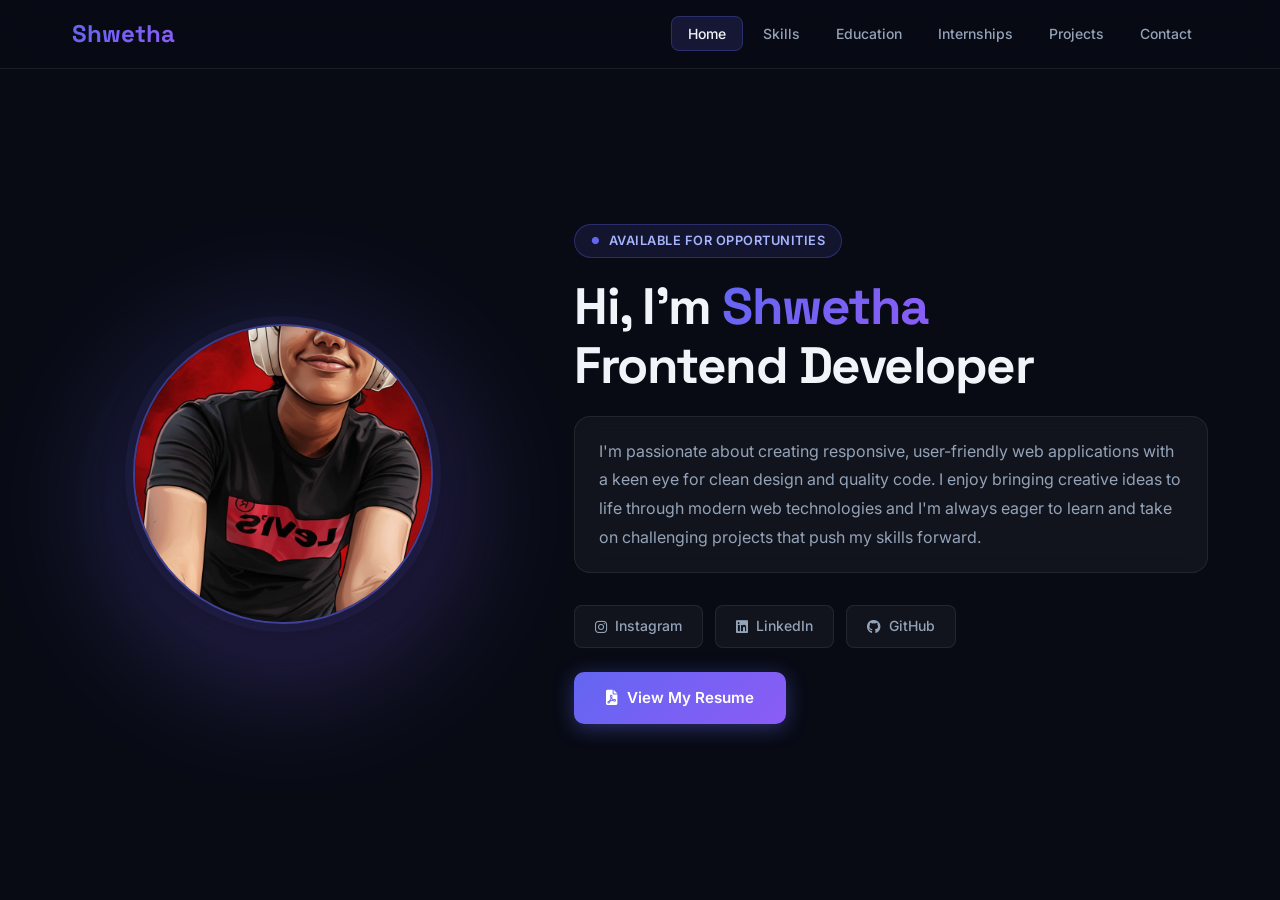
==== commit 5a3d3b51: "Fix: use relative path for profile image" ====
--- a/index.html
+++ b/index.html
@@ -40,7 +40,7 @@
         <div class="home-content">
             <div class="profile-section">
                 <div class="profile-image">
-                    <img src="C:\Users\Shwetha\OneDrive\Pictures\Shwetha.jpg" alt="Shwetha Profile Picture">
+                    <img src="shwethaa.jpeg" alt="Shwetha Profile Picture">
                 </div>
             </div>
             
--- a/styles.css
+++ b/styles.css
@@ -678,8 +678,35 @@
 /* ── RESPONSIVE ── */
 @media (max-width: 900px) {
     .home-content { grid-template-columns: 1fr; gap: 2.5rem; text-align: center; }
-    .profile-section::before { width: 260px; height: 260px; }
-    .profile-image { width: 220px; height: 220px; margin: 0 auto; }
+
+    .profile-section {
+        position: relative;
+        z-index: 1;
+        display: flex;
+        justify-content: center;
+        align-items: center;
+    }
+
+    .profile-section::before {
+        width: 240px; height: 240px;
+        position: absolute;
+        z-index: 0;
+    }
+
+    .profile-image {
+        width: 200px; height: 200px;
+        margin: 0 auto;
+        position: relative;
+        z-index: 2;
+        flex-shrink: 0;
+    }
+
+    .profile-image img {
+        width: 100%; height: 100%;
+        object-fit: cover;
+        display: block;
+    }
+
     .social-buttons { justify-content: center; }
     .resume-section { text-align: center; }
     .tag-line { margin: 0 auto 1.25rem; }
@@ -691,7 +718,8 @@
 @media (max-width: 768px) {
     .nav-container { flex-direction: column; height: auto; padding: 0.75rem 1rem; gap: 0.5rem; }
     .nav-menu { flex-wrap: wrap; justify-content: center; }
-    .main-heading { font-size: 2.2rem; }
+    .home-container { padding: 100px 1.25rem 2rem; }
+    .main-heading { font-size: 2rem; }
     .page-content { padding: 1.75rem 1.25rem; }
     .page-title { font-size: 2rem; }
     .contact-container { grid-template-columns: 1fr; gap: 2rem; }
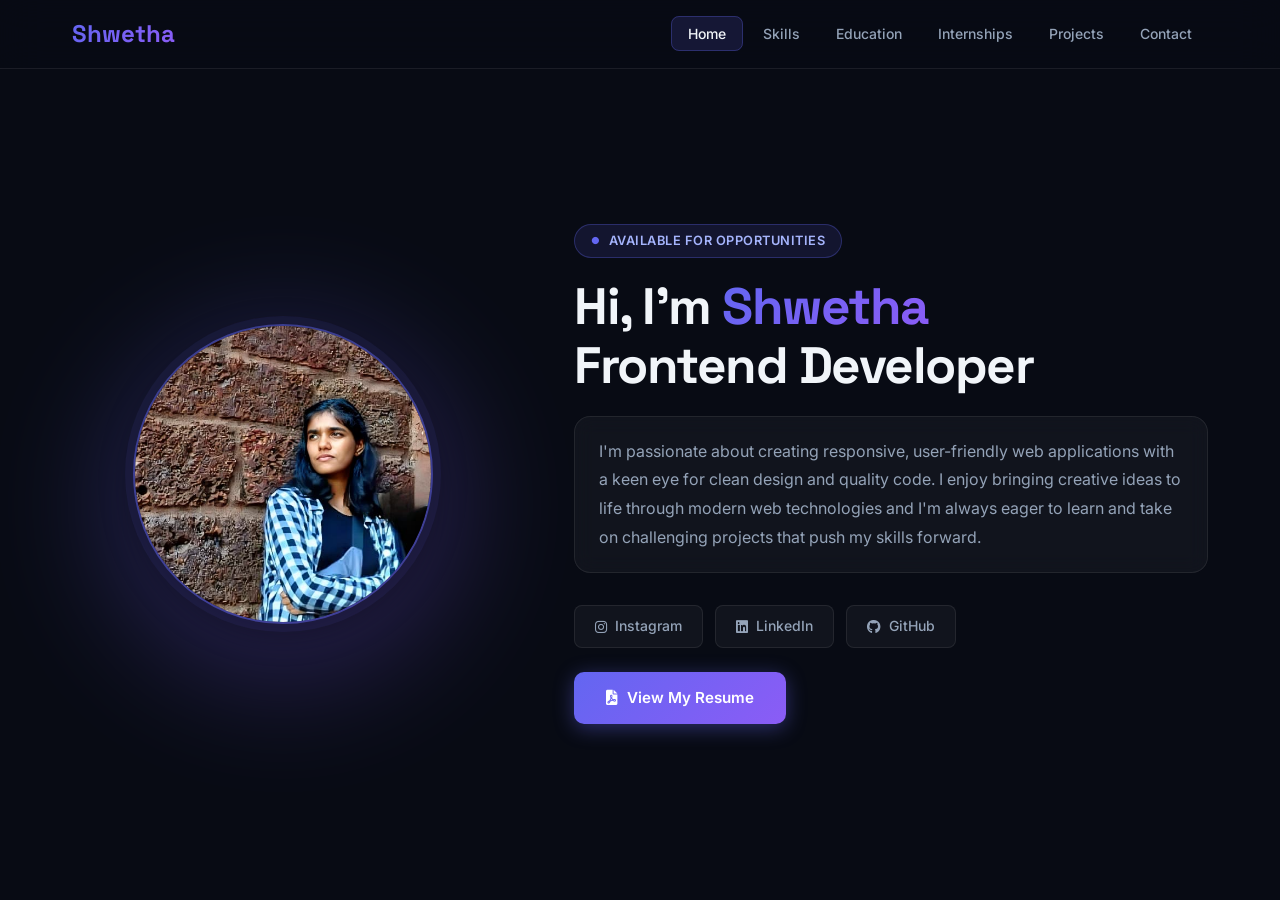
==== commit 9b0cfeaa: "Add correct profile photo" ====
--- a/index.html
+++ b/index.html
@@ -40,7 +40,7 @@
         <div class="home-content">
             <div class="profile-section">
                 <div class="profile-image">
-                    <img src="shwethaa.jpeg" alt="Shwetha Profile Picture">
+                    <img src="Shwetha.jpg" alt="Shwetha Profile Picture">
                 </div>
             </div>
             
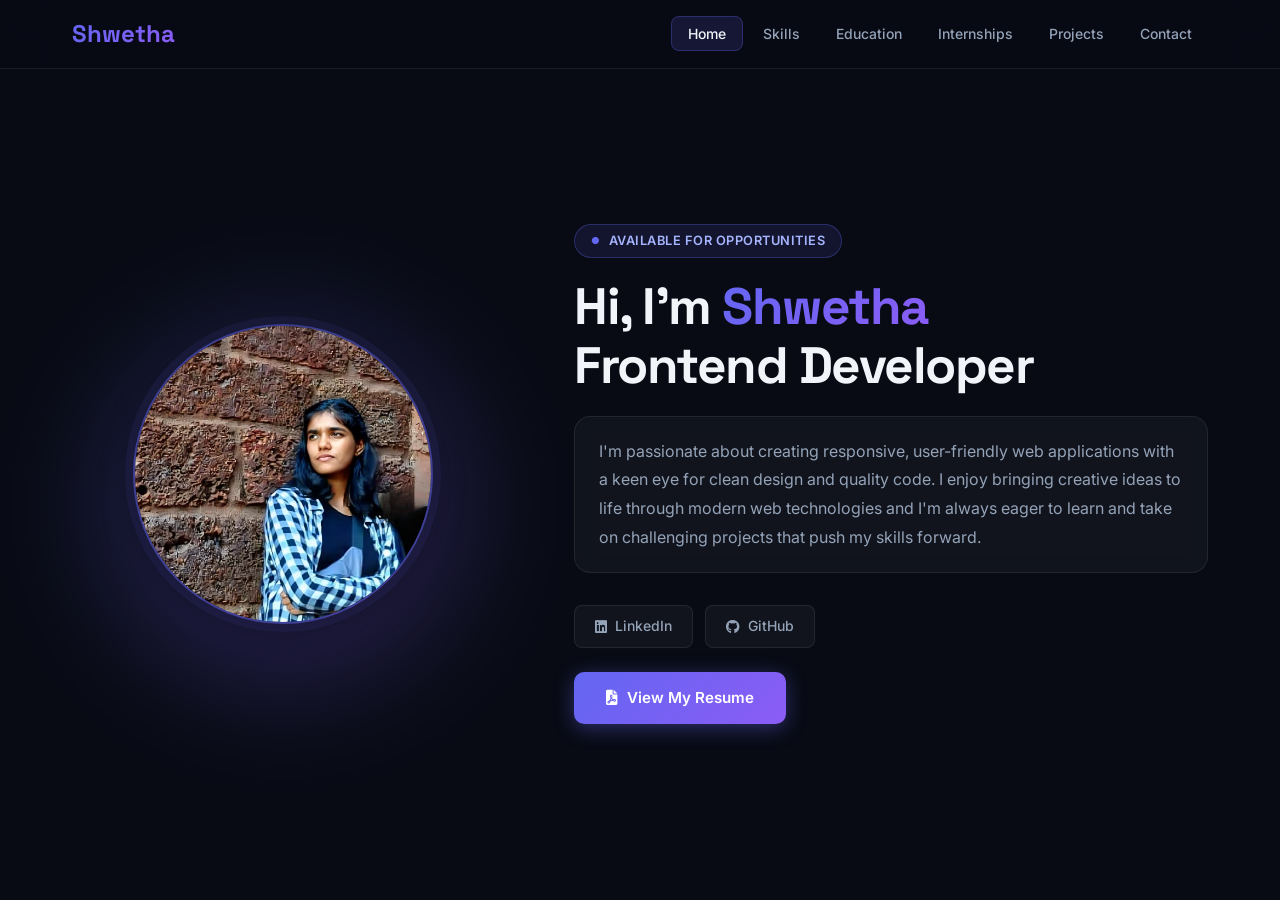
==== commit 2bad797a: "Update portfolio pages and add project images" ====
--- a/index.html
+++ b/index.html
@@ -58,10 +58,6 @@
                 </p>
                 
                 <div class="social-buttons">
-                    <a href="https://instagram.com/shwetha.susan" target="_blank" class="social-btn instagram">
-                        <i class="fab fa-instagram"></i>
-                        Instagram
-                    </a>
                     <a href="https://www.linkedin.com/in/shwetha-susan-gijo" target="_blank" class="social-btn linkedin">
                         <i class="fab fa-linkedin"></i>
                         LinkedIn
